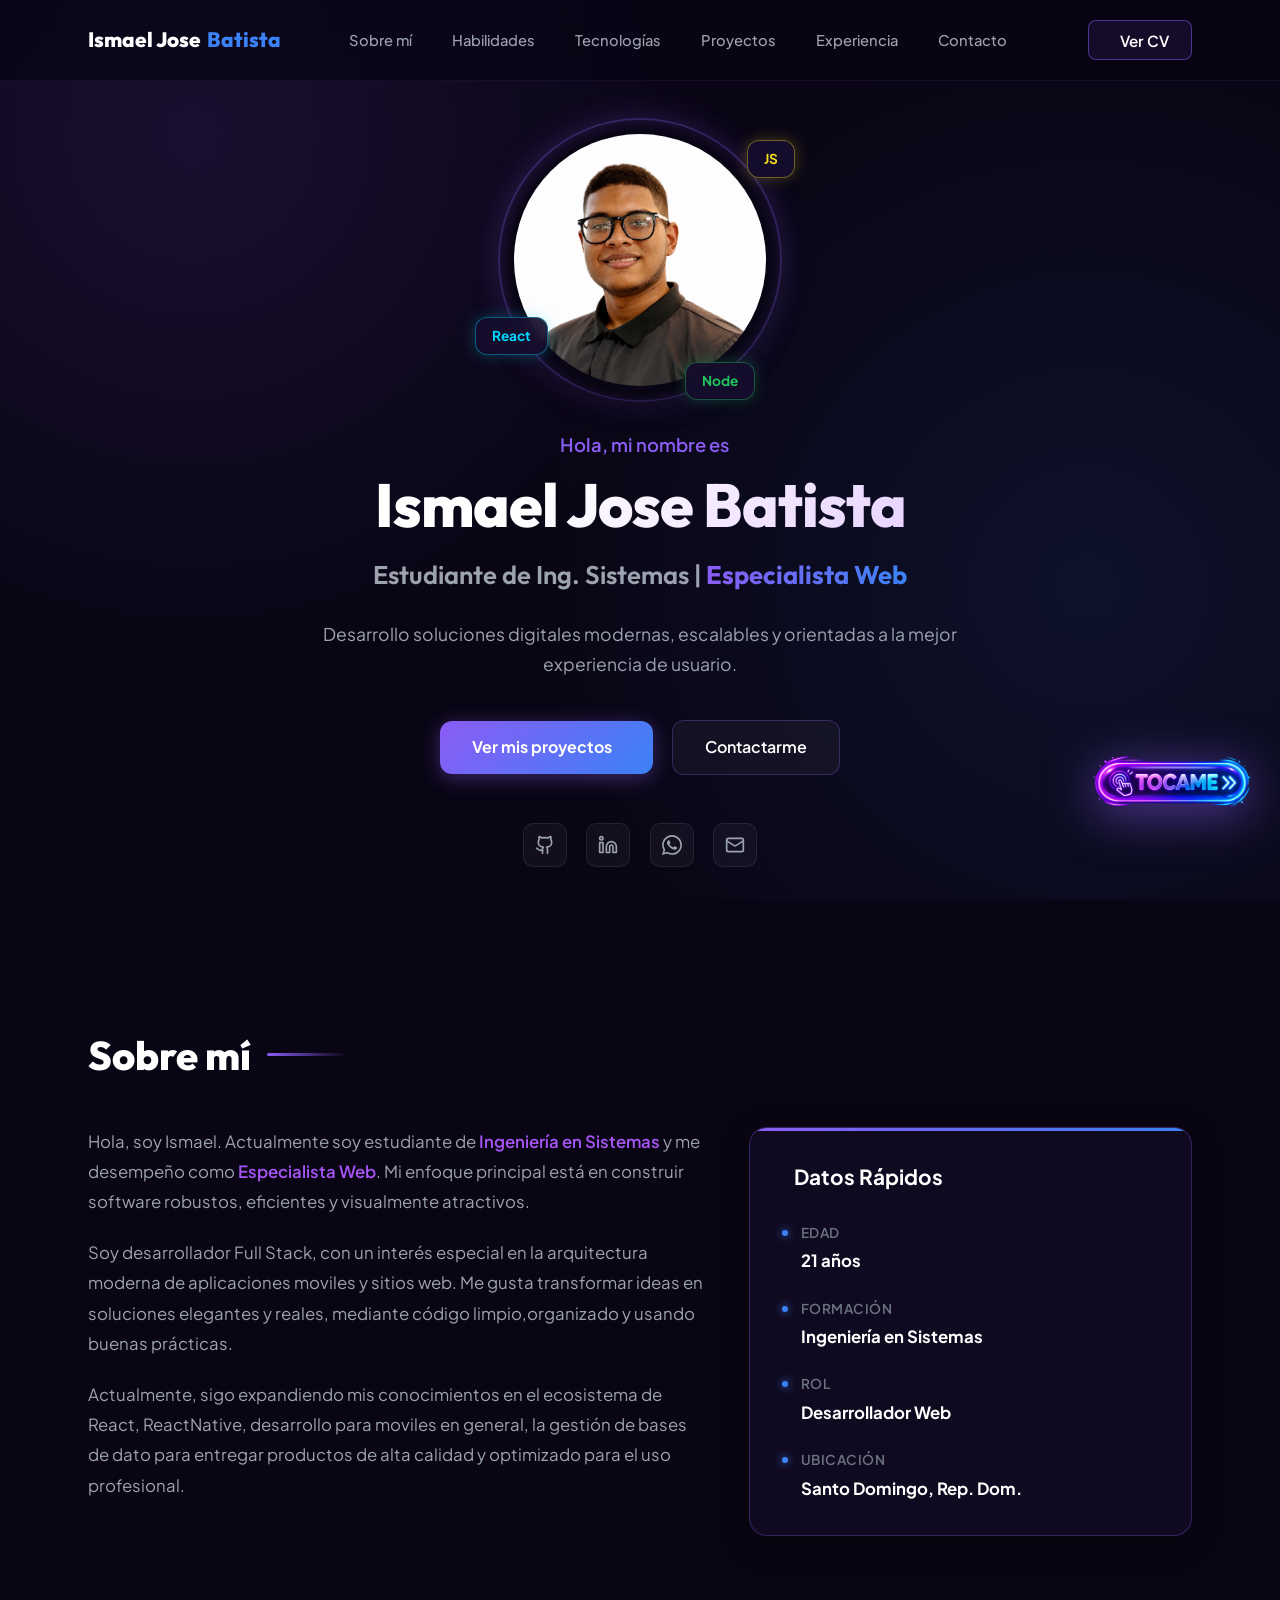
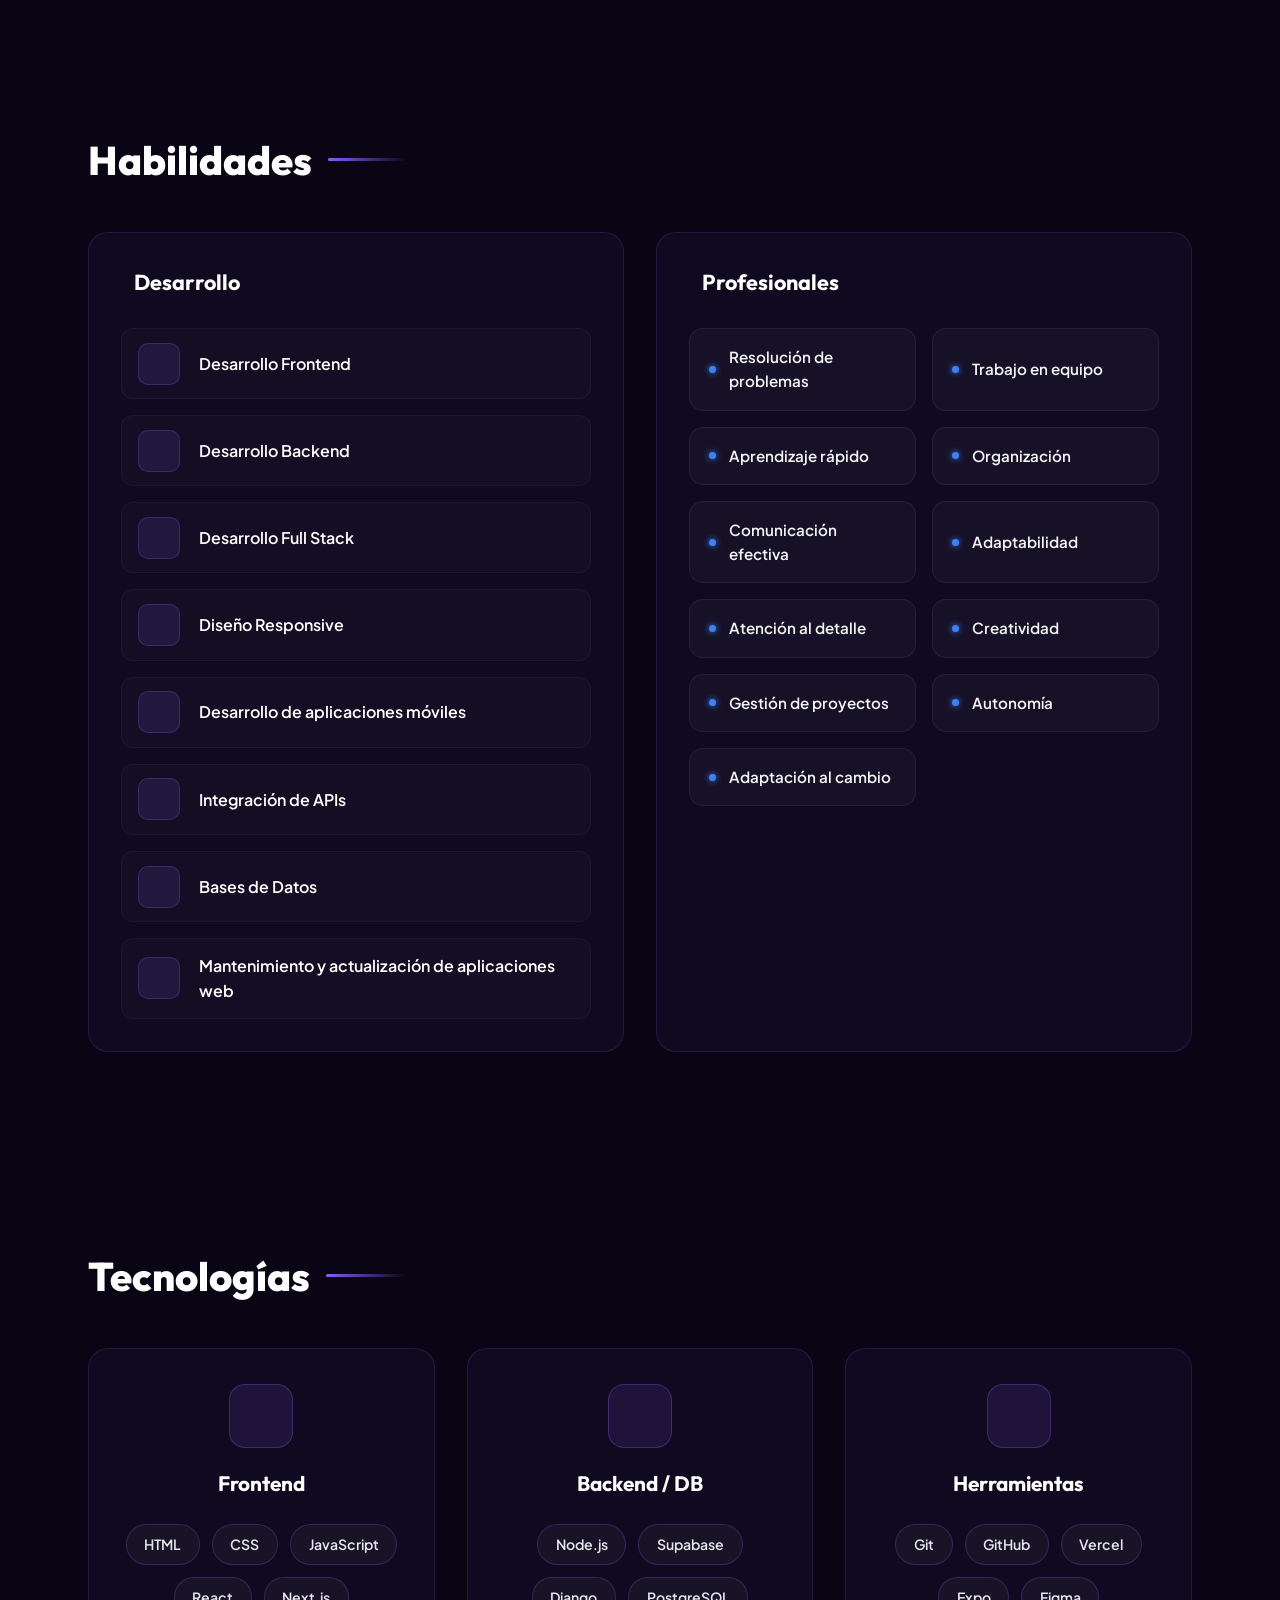
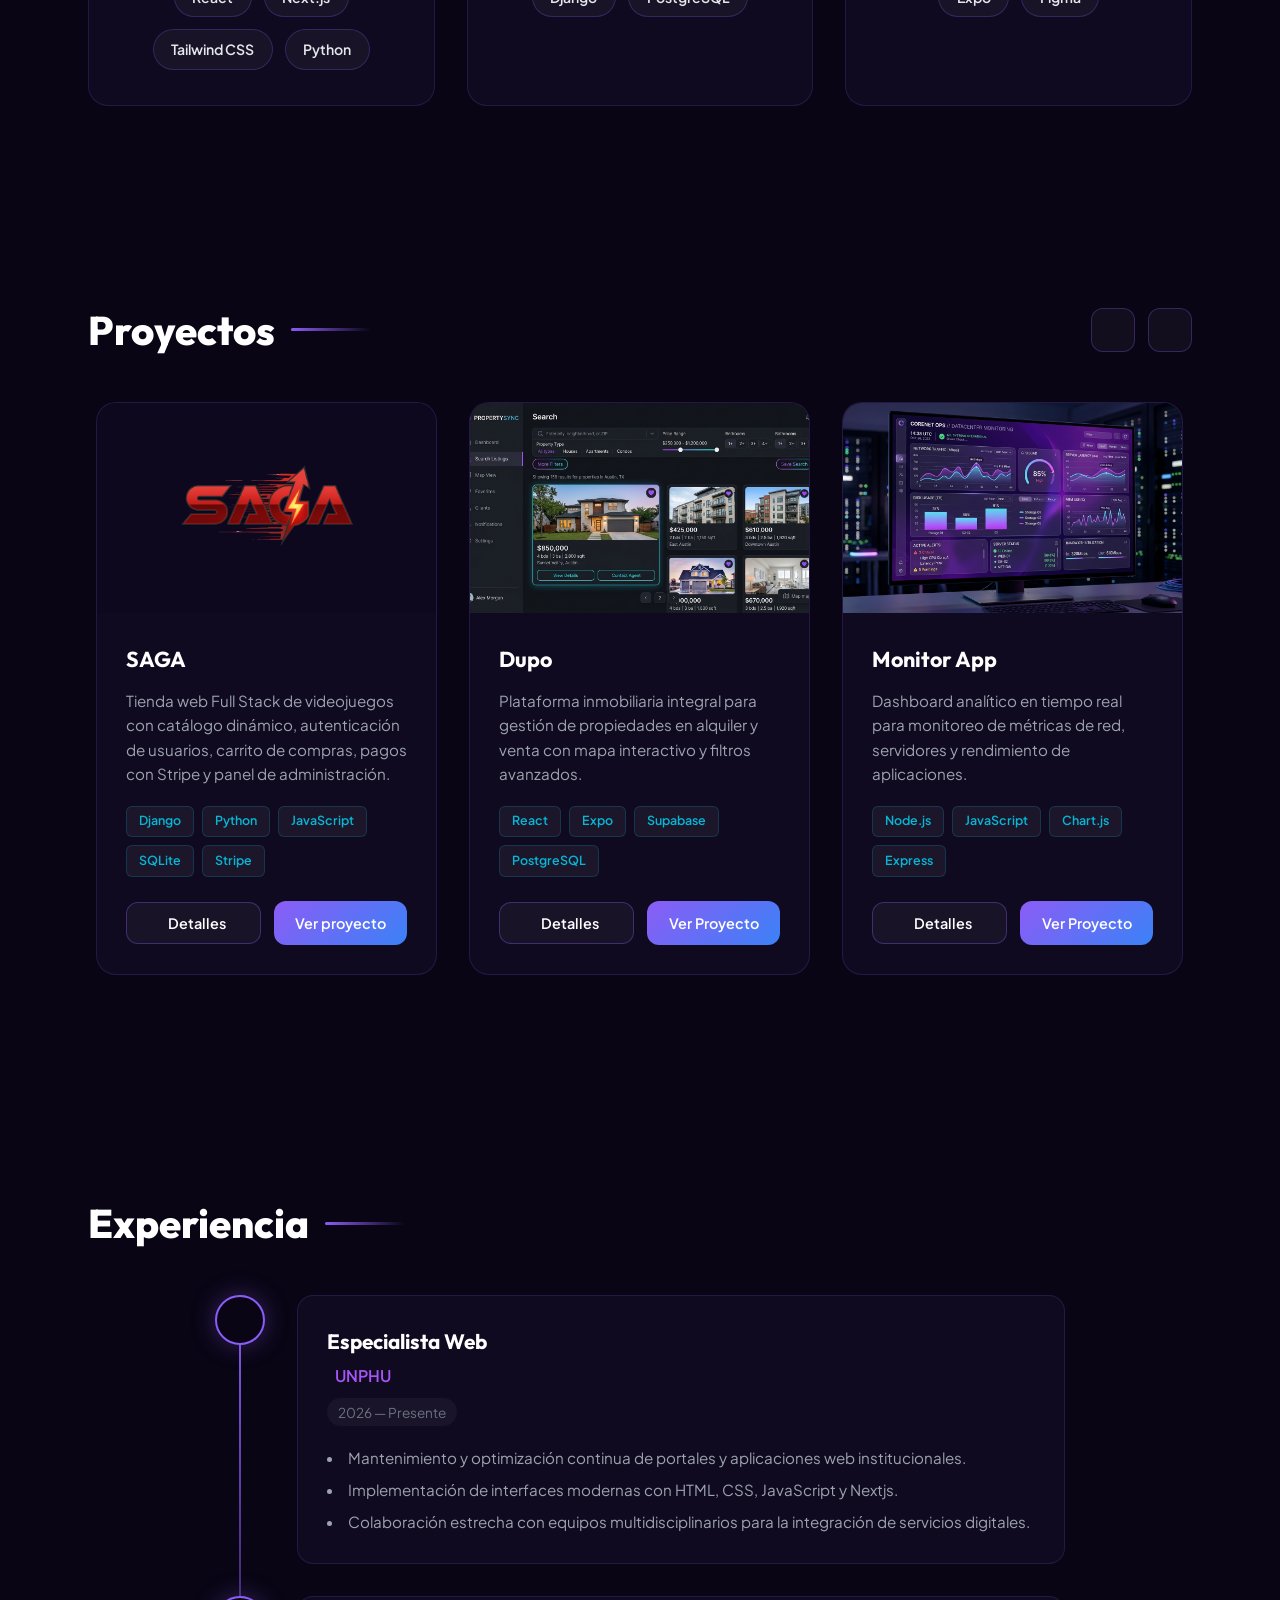
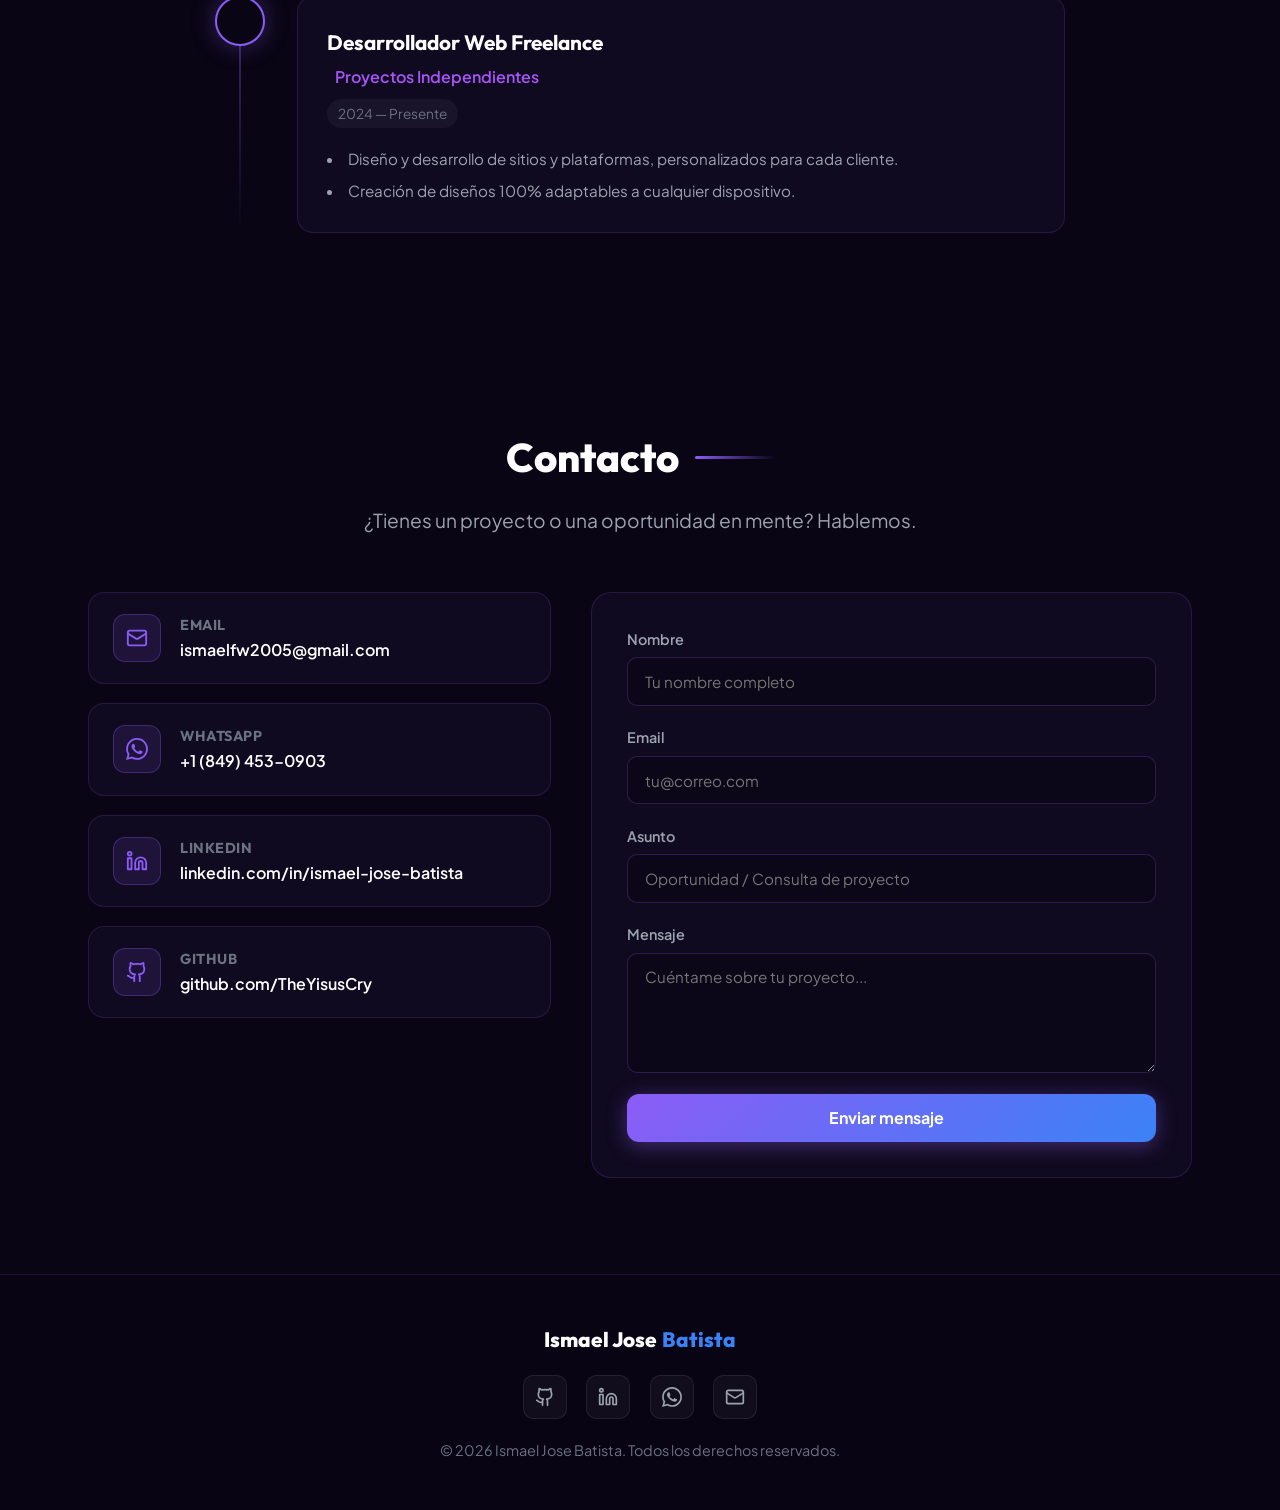
==== index.html @ 111f73fa "Saga content" ====
<!DOCTYPE html>
<html lang="es">
<head>
  <meta charset="UTF-8">
  <meta name="viewport" content="width=device-width, initial-scale=1.0">
  <title>Ismael Jose Batista | Estudiante de Ing. Sistemas | Especialista Web</title>
  <meta name="description" content="Portafolio profesional de Ismael Jose Batista, Estudiante de Ingeniería en Sistemas y Especialista Web en Santo Domingo. Desarrollo Frontend, Backend y Soluciones Digitales Escalables.">
  
  <!-- CSS Stylesheet -->
  <link rel="stylesheet" href="style.css">

  <!-- Lucide Icons -->
  <script src="https://unpkg.com/lucide@latest"></script>
</head>
<body>

  <!-- HEADER / NAVBAR -->
  <header class="header" id="header">
    <div class="container nav-container">
      <a href="#inicio" class="logo">
        Ismael Jose <span>Batista</span>
      </a>

      <nav>
        <ul class="nav-menu" id="nav-menu">
          <li><a href="#sobre-mi" class="nav-link">Sobre mí</a></li>
          <li><a href="#habilidades" class="nav-link">Habilidades</a></li>
          <li><a href="#tecnologias" class="nav-link">Tecnologías</a></li>
          <li><a href="#proyectos" class="nav-link">Proyectos</a></li>
          <li><a href="#experiencia" class="nav-link">Experiencia</a></li>
          <li><a href="#contacto" class="nav-link">Contacto</a></li>
        </ul>
      </nav>

      <div style="display: flex; align-items: center; gap: 1rem;">
        <button class="btn-cv" id="open-cv-btn">
          <i data-lucide="file-text"></i> Ver CV
        </button>
        <div class="nav-toggle" id="nav-toggle">
          <i data-lucide="menu"></i>
        </div>
      </div>
    </div>
  </header>

  <!-- HERO / INICIO -->
  <section class="hero" id="inicio">
    <div class="container">
      
      <!-- Profile Avatar with Orbiting Tech Badges (Screenshot 1) -->
      <div class="hero-avatar-wrapper">
        <div class="hero-avatar-ring"></div>
        <img src="assets/images/fotoPortafolio.png" alt="Foto de Ismael Jose Batista" class="hero-avatar-img">
        
        <!-- Orbiting Tech Pills -->
        <div class="orbit-badge js">JS</div>
        <div class="orbit-badge react">React</div>
        <div class="orbit-badge node">Node</div>
      </div>

      <div class="hero-tag">
        <i data-lucide="code-2"></i> Hola, mi nombre es
      </div>

      <h1 class="hero-title">Ismael Jose Batista</h1>

      <h2 class="hero-subtitle">
        Estudiante de Ing. Sistemas | <span class="highlight">Especialista Web</span>
      </h2>

      <p class="hero-desc">
        Desarrollo soluciones digitales modernas, escalables y orientadas a la mejor experiencia de usuario.
      </p>

      <div class="hero-actions">
        <a href="#proyectos" class="btn-primary">
          Ver mis proyectos <i data-lucide="arrow-right"></i>
        </a>
        <a href="#contacto" class="btn-secondary">
          Contactarme
        </a>
      </div>

      <div class="hero-socials">
        <!-- GITHUB HERO -->
        <a href="#" target="_blank" class="social-icon" title="GitHub" aria-label="GitHub" data-config-link="github">
          <svg width="20" height="20" viewBox="0 0 24 24" fill="none" stroke="currentColor" stroke-width="2" stroke-linecap="round" stroke-linejoin="round"><path d="M15 22v-4a4.8 4.8 0 0 0-1-3.5c3 0 6-2 6-5.5.08-1.25-.27-2.48-1-3.5.28-1.15.28-2.35 0-3.5 0 0-1 0-3 1.5-2.64-.5-5.36-.5-8 0C6 2 5 2 5 2c-.3 1.15-.3 2.35 0 3.5A5.403 5.403 0 0 0 4 9c0 3.5 3 5.5 6 5.5-.39.49-.68 1.05-.85 1.65-.17.6-.22 1.23-.15 1.85v4"></path><path d="M9 18c-4.51 2-5-2-7-2"></path></svg>
        </a>
        <!-- LINKEDIN HERO -->
        <a href="#" target="_blank" class="social-icon" title="LinkedIn" aria-label="LinkedIn" data-config-link="linkedin">
          <svg width="20" height="20" viewBox="0 0 24 24" fill="none" stroke="currentColor" stroke-width="2" stroke-linecap="round" stroke-linejoin="round"><path d="M16 8a6 6 0 0 1 6 6v7h-4v-7a2 2 0 0 0-2-2 2 2 0 0 0-2 2v7h-4v-7a6 6 0 0 1 6-6z"></path><rect x="2" y="9" width="4" height="12"></rect><circle cx="4" cy="4" r="2"></circle></svg>
        </a>
        <!-- WHATSAPP HERO -->
        <a href="#" target="_blank" class="social-icon" title="WhatsApp" aria-label="WhatsApp" data-config-link="whatsapp">
          <svg width="20" height="20" viewBox="0 0 24 24" fill="currentColor"><path d="M.057 24l1.687-6.163c-1.041-1.804-1.588-3.849-1.587-5.946.003-6.556 5.338-11.891 11.893-11.891 3.181.001 6.167 1.24 8.413 3.488 2.245 2.248 3.481 5.236 3.48 8.414-.003 6.557-5.338 11.892-11.893 11.892-1.99-.001-3.951-.5-5.688-1.448l-6.305 1.654zm6.597-3.807c1.676.995 3.276 1.591 5.392 1.592 5.448 0 9.886-4.434 9.889-9.885.002-5.462-4.415-9.89-9.881-9.892-5.452 0-9.887 4.434-9.889 9.884-.001 2.225.651 3.891 1.746 5.634l-.999 3.648 3.742-.981zm11.387-5.464c-.074-.124-.272-.198-.57-.347-.297-.149-1.758-.868-2.031-.967-.272-.099-.47-.149-.669.149-.198.297-.768.967-.941 1.165-.173.198-.347.223-.644.074-.297-.149-1.255-.462-2.39-1.475-.883-.788-1.48-1.761-1.653-2.059-.173-.297-.018-.458.13-.606.134-.133.297-.347.446-.521.151-.172.2-.296.3-.495.099-.198.05-.372-.025-.521-.075-.148-.669-1.611-.916-2.206-.242-.579-.487-.501-.669-.51l-.57-.01c-.198 0-.52.074-.792.372s-1.04 1.016-1.04 2.479 1.065 2.876 1.213 3.074c.149.198 2.095 3.2 5.076 4.487.709.306 1.263.489 1.694.626.712.226 1.36.194 1.872.118.571-.085 1.758-.719 2.006-1.413.248-.695.248-1.29.173-1.414z"/></svg>
        </a>
        <!-- EMAIL HERO -->
        <a href="#" class="social-icon" title="Email" aria-label="Email" data-config-link="email">
          <svg width="20" height="20" viewBox="0 0 24 24" fill="none" stroke="currentColor" stroke-width="2" stroke-linecap="round" stroke-linejoin="round"><rect x="2" y="4" width="20" height="16" rx="2"></rect><path d="m22 7-8.97 5.7a1.94 1.94 0 0 1-2.06 0L2 7"></path></svg>
        </a>
      </div>

    </div>
  </section>

  <!-- SOBRE MÍ (Screenshot 3) -->
  <section class="section" id="sobre-mi">
    <div class="container">
      <h2 class="section-title">Sobre mí</h2>

      <div class="about-grid">
        <!-- Bio Narrative -->
        <div class="about-text">
          <p>
            Hola, soy Ismael. Actualmente soy estudiante de <span class="purple-highlight">Ingeniería en Sistemas</span> y me desempeño como <span class="purple-highlight">Especialista Web</span>. Mi enfoque principal está en construir software robustos, eficientes y visualmente atractivos.
          </p>
          <p>
            Soy desarrollador Full Stack, con un interés especial en la arquitectura moderna de aplicaciones moviles y sitios web. Me gusta transformar ideas en soluciones elegantes y reales, mediante código limpio,organizado y usando buenas prácticas.
          </p>
          <p>
            Actualmente, sigo expandiendo mis conocimientos en el ecosistema de React, ReactNative, desarrollo para moviles en general, la gestión de bases de dato para entregar productos de alta calidad y optimizado para el uso profesional.
          </p>
        </div>

        <!-- Quick Facts Card (Screenshot 3) -->
        <div class="quick-facts-card">
          <div class="quick-facts-header">
            <i data-lucide="map-pin"></i> Datos Rápidos
          </div>
          <ul class="quick-facts-list">
            <li class="quick-fact-item">
              <span class="quick-fact-label">Edad</span>
              <span class="quick-fact-val">21 años</span>
            </li>
            <li class="quick-fact-item">
              <span class="quick-fact-label">Formación</span>
              <span class="quick-fact-val">Ingeniería en Sistemas</span>
            </li>
            <li class="quick-fact-item">
              <span class="quick-fact-label">Rol</span>
              <span class="quick-fact-val">Desarrollador Web</span>
            </li>
            <li class="quick-fact-item">
              <span class="quick-fact-label">Ubicación</span>
              <span class="quick-fact-val">Santo Domingo, Rep. Dom.</span>
            </li>
          </ul>
        </div>
      </div>
    </div>
  </section>

  <!-- HABILIDADES (Screenshot 4) -->
  <section class="section" id="habilidades">
    <div class="container">
      <h2 class="section-title">Habilidades</h2>

      <div class="skills-grid">
        
        <!-- Left Card: Desarrollo -->
        <div class="skills-card">
          <h3 class="skills-card-title">
            <i data-lucide="code"></i> Desarrollo
          </h3>
          
          <div class="dev-skills-list">
            <div class="dev-skill-item">
              <div class="dev-skill-icon">
                <i data-lucide="layout"></i>
              </div>
              <span class="dev-skill-name">Desarrollo Frontend</span>
            </div>

            <div class="dev-skill-item">
              <div class="dev-skill-icon">
                <i data-lucide="server"></i>
              </div>
              <span class="dev-skill-name">Desarrollo Backend</span>
            </div>

            <div class="dev-skill-item">
              <div class="dev-skill-icon">
                <i data-lucide="server"></i>
              </div>
              <span class="dev-skill-name">Desarrollo Full Stack</span>
            </div>

            <div class="dev-skill-item">
              <div class="dev-skill-icon">
                <i data-lucide="smartphone"></i>
              </div>
              <span class="dev-skill-name">Diseño Responsive</span>
            </div>

                        <div class="dev-skill-item">
              <div class="dev-skill-icon">
                <i data-lucide="smartphone"></i>
              </div>
              <span class="dev-skill-name">Desarrollo de aplicaciones móviles</span>
            </div>

            <div class="dev-skill-item">
              <div class="dev-skill-icon">
                <i data-lucide="cpu"></i>
              </div>
              <span class="dev-skill-name">Integración de APIs</span>
            </div>

            <div class="dev-skill-item">
              <div class="dev-skill-icon">
                <i data-lucide="database"></i>
              </div>
              <span class="dev-skill-name">Bases de Datos</span>
            </div>

            <div class="dev-skill-item">
              <div class="dev-skill-icon">
                <i data-lucide="cpu"></i>
              </div>
              <span class="dev-skill-name">Mantenimiento y actualización de aplicaciones web</span>
            </div>
          </div>
        </div>

        <!-- Right Card: Profesionales -->
        <div class="skills-card">
          <h3 class="skills-card-title">
            <i data-lucide="briefcase"></i> Profesionales
          </h3>

          <div class="prof-skills-grid">
            <div class="prof-pill">
              <div class="prof-pill-dot"></div>
              <span>Resolución de problemas</span>
            </div>

            <div class="prof-pill">
              <div class="prof-pill-dot"></div>
              <span>Trabajo en equipo</span>
            </div>

            <div class="prof-pill">
              <div class="prof-pill-dot"></div>
              <span>Aprendizaje rápido</span>
            </div>

            <div class="prof-pill">
              <div class="prof-pill-dot"></div>
              <span>Organización</span>
            </div>

            <div class="prof-pill">
              <div class="prof-pill-dot"></div>
              <span>Comunicación efectiva</span>
            </div>

            <div class="prof-pill">
              <div class="prof-pill-dot"></div>
              <span>Adaptabilidad</span>
            </div>

            <div class="prof-pill">
              <div class="prof-pill-dot"></div>
              <span>Atención al detalle</span>
            </div>

            <div class="prof-pill">
              <div class="prof-pill-dot"></div>
              <span>Creatividad</span>
            </div>

            <div class="prof-pill">
              <div class="prof-pill-dot"></div>
              <span>Gestión de proyectos</span>
            </div>

            <div class="prof-pill">
              <div class="prof-pill-dot"></div>
              <span>Autonomía</span>
            </div>

            <div class="prof-pill">
              <div class="prof-pill-dot"></div>
              <span>Adaptación al cambio</span>
            </div>

          </div>
        </div>

      </div>
    </div>
  </section>

  <!-- TECNOLOGÍAS (Screenshot 5) -->
  <section class="section" id="tecnologias">
    <div class="container">
      <h2 class="section-title">Tecnologías</h2>

      <div class="tech-grid">
        
        <!-- Card 1: Frontend -->
        <div class="tech-card">
          <div class="tech-card-icon">
            <i data-lucide="monitor"></i>
          </div>
          <h3 class="tech-card-title">Frontend</h3>
          <div class="tech-badges-wrap">
            <span class="tech-pill">HTML</span>
            <span class="tech-pill">CSS</span>
            <span class="tech-pill">JavaScript</span>
            <span class="tech-pill">React</span>
            <span class="tech-pill">Next.js</span>
            <span class="tech-pill">Tailwind CSS</span>
            <span class="tech-pill">Python</span>
          </div>
        </div>

        <!-- Card 2: Backend / DB -->
        <div class="tech-card">
          <div class="tech-card-icon">
            <i data-lucide="hard-drive"></i>
          </div>
          <h3 class="tech-card-title">Backend / DB</h3>
          <div class="tech-badges-wrap">
            <span class="tech-pill">Node.js</span>
            <span class="tech-pill">Supabase</span>
            <span class="tech-pill">Django</span>
            <span class="tech-pill">PostgreSQL</span>
          </div>
        </div>

        <!-- Card 3: Herramientas -->
        <div class="tech-card">
          <div class="tech-card-icon">
            <i data-lucide="wrench"></i>
          </div>
          <h3 class="tech-card-title">Herramientas</h3>
          <div class="tech-badges-wrap">
            <span class="tech-pill">Git</span>
            <span class="tech-pill">GitHub</span>
            <span class="tech-pill">Vercel</span>
            <span class="tech-pill">Expo</span>
            <span class="tech-pill">Figma</span>
          </div>
        </div>

      </div>
    </div>
  </section>

  <!-- PROYECTOS -->
  <!-- PROYECTOS (Carrusel Manual) -->
  <section class="section" id="proyectos">
    <div class="container">
      <div class="projects-section-header">
        <h2 class="section-title" style="margin-bottom: 0;">Proyectos</h2>

        <!-- Controles Manuales del Carrusel -->
        <div class="carousel-controls">
          <button class="carousel-arrow" id="projects-prev-btn" title="Proyecto anterior" aria-label="Proyecto anterior">
            <i data-lucide="chevron-left"></i>
          </button>
          <button class="carousel-arrow" id="projects-next-btn" title="Proyecto siguiente" aria-label="Proyecto siguiente">
            <i data-lucide="chevron-right"></i>
          </button>
        </div>
      </div>

      <!-- Carrusel Pista de Tarjetas -->
      <div class="projects-carousel-wrapper">
        <div class="projects-track" id="projects-track">
          
          <!-- Project 1: SAGA -->
          <div class="project-card">
            <div class="project-img-wrapper" style="background: rgba(13, 8, 30, 0.8); display: flex; align-items: center; justify-content: center; padding: 1rem;">
              <img src="assets/images/ProyectosRecursos/saga-logo.png" alt="SAGA — E-Commerce de Videojuegos" class="project-img" style="object-fit: contain; max-height: 180px;">
            </div>
            <div class="project-body">
              <h3 class="project-title">SAGA</h3>
              <p class="project-desc">
                Tienda web Full Stack de videojuegos con catálogo dinámico, autenticación de usuarios, carrito de compras, pagos con Stripe y panel de administración.
              </p>
              <div class="project-tags">
                <span class="project-tag">Django</span>
                <span class="project-tag">Python</span>
                <span class="project-tag">JavaScript</span>
                <span class="project-tag">SQLite</span>
                <span class="project-tag">Stripe</span>
              </div>
              <div class="project-footer-btns">
                <button class="btn-project-details" onclick="openSagaModal()">
                  <i data-lucide="info"></i> Detalles
                </button>
                <a href="https://yisuscry.pythonanywhere.com/" target="_blank" class="btn-project-demo">
                  Ver proyecto
                </a>
              </div>
            </div>
          </div>

          <!-- Project 2: Dupo -->
          <div class="project-card">
            <div class="project-img-wrapper">
              <img src="assets/images/realestate.jpg" alt="Dupo Real Estate" class="project-img">
            </div>
            <div class="project-body">
              <h3 class="project-title">Dupo</h3>
              <p class="project-desc">
                Plataforma inmobiliaria integral para gestión de propiedades en alquiler y venta con mapa interactivo y filtros avanzados.
              </p>
              <div class="project-tags">
                <span class="project-tag">React</span>
                <span class="project-tag">Expo</span>
                <span class="project-tag">Supabase</span>
                <span class="project-tag">PostgreSQL</span>
              </div>
              <div class="project-footer-btns">
                <button class="btn-project-details" onclick="openProjectModal('Dupo', 'Plataforma inmobiliaria construida con React, Supabase y PostgreSQL. Incluye mapa interactivo, filtros dinámicos, gestión de favoritos, autenticación de usuarios y backend relacional altamente optimizado.', 'assets/images/realestate.jpg')">
                  <i data-lucide="info"></i> Detalles
                </button>
                <a href="https://github.com/TheYisusCry" target="_blank" class="btn-project-demo" data-config-link="github">
                  Ver Proyecto
                </a>
              </div>
            </div>
          </div>

          <!-- Project 3: Monitor Infrastructure System -->
          <div class="project-card">
            <div class="project-img-wrapper">
              <img src="assets/images/monitor.jpg" alt="Monitor Infrastructure System" class="project-img">
            </div>
            <div class="project-body">
              <h3 class="project-title">Monitor App</h3>
              <p class="project-desc">
                Dashboard analítico en tiempo real para monitoreo de métricas de red, servidores y rendimiento de aplicaciones.
              </p>
              <div class="project-tags">
                <span class="project-tag">Node.js</span>
                <span class="project-tag">JavaScript</span>
                <span class="project-tag">Chart.js</span>
                <span class="project-tag">Express</span>
              </div>
              <div class="project-footer-btns">
                <button class="btn-project-details" onclick="openProjectModal('Monitor Infrastructure System', 'Dashboard en tiempo real con transmisión de datos vía WebSockets, métricas de carga de CPU/RAM, logs centralizados y panel gráfico interactivo con alertas automáticas ante fallos de servidor.', 'assets/images/monitor.jpg')">
                  <i data-lucide="info"></i> Detalles
                </button>
                <a href="https://github.com/TheYisusCry" target="_blank" class="btn-project-demo" data-config-link="github">
                  Ver Proyecto
                </a>
              </div>
            </div>
          </div>

        </div>
      </div>
    </div>
  </section>

  <!-- EXPERIENCIA -->
  <section class="section" id="experiencia">
    <div class="container">
      <h2 class="section-title">Experiencia</h2>

      <div class="experience-timeline">
        
        <!-- Experience Item 1 -->
        <div class="exp-item">
          <div class="exp-dot">
            <i data-lucide="building-2"></i>
          </div>
          <div class="exp-card">
            <h3 class="exp-role">Especialista Web</h3>
            <div class="exp-company">
              <i data-lucide="globe"></i> UNPHU
            </div>
            <span class="exp-date">2026 — Presente</span>
            <ul class="exp-bullets">
              <li>Mantenimiento y optimización continua de portales y aplicaciones web institucionales.</li>
              <li>Implementación de interfaces modernas con HTML, CSS, JavaScript y Nextjs.</li>
              <li>Colaboración estrecha con equipos multidisciplinarios para la integración de servicios digitales.</li>
            </ul>
          </div>
        </div>

        <!-- Experience Item 2 -->
        <div class="exp-item">
          <div class="exp-dot">
            <i data-lucide="code-xml"></i>
          </div>
          <div class="exp-card">
            <h3 class="exp-role">Desarrollador Web Freelance</h3>
            <div class="exp-company">
              <i data-lucide="user-check"></i> Proyectos Independientes
            </div>
            <span class="exp-date">2024 — Presente</span>
            <ul class="exp-bullets">
              <li>Diseño y desarrollo de sitios y plataformas, personalizados para cada cliente.</li>
              <li>Creación de diseños 100% adaptables a cualquier dispositivo.</li>
            </ul>
          </div>
        </div>

      </div>
    </div>
  </section>

  <!-- CONTACTO -->
  <section class="section" id="contacto">
    <div class="container">
      <div class="contact-header">
        <h2 class="section-title" style="margin-bottom: 0.5rem;">Contacto</h2>
        <p class="contact-subtitle">¿Tienes un proyecto o una oportunidad en mente? Hablemos.</p>
      </div>

      <div class="contact-grid">
        
        <!-- Direct Contact Cards generados/vinculados dinámicamente desde PORTFOLIO_CONFIG -->
        <div class="contact-info-cards">
          <!-- EMAIL -->
          <a href="#" class="contact-card" style="text-decoration: none;" data-config-link="email">
            <div class="contact-icon">
              <svg width="22" height="22" viewBox="0 0 24 24" fill="none" stroke="currentColor" stroke-width="2" stroke-linecap="round" stroke-linejoin="round"><rect x="2" y="4" width="20" height="16" rx="2"></rect><path d="m22 7-8.97 5.7a1.94 1.94 0 0 1-2.06 0L2 7"></path></svg>
            </div>
            <div class="contact-details">
              <h4>Email</h4>
              <p data-config-text="email"></p>
            </div>
          </a>

          <!-- WHATSAPP -->
          <a href="#" target="_blank" class="contact-card" style="text-decoration: none;" data-config-link="whatsapp">
            <div class="contact-icon">
              <svg width="22" height="22" viewBox="0 0 24 24" fill="currentColor"><path d="M.057 24l1.687-6.163c-1.041-1.804-1.588-3.849-1.587-5.946.003-6.556 5.338-11.891 11.893-11.891 3.181.001 6.167 1.24 8.413 3.488 2.245 2.248 3.481 5.236 3.48 8.414-.003 6.557-5.338 11.892-11.893 11.892-1.99-.001-3.951-.5-5.688-1.448l-6.305 1.654zm6.597-3.807c1.676.995 3.276 1.591 5.392 1.592 5.448 0 9.886-4.434 9.889-9.885.002-5.462-4.415-9.89-9.881-9.892-5.452 0-9.887 4.434-9.889 9.884-.001 2.225.651 3.891 1.746 5.634l-.999 3.648 3.742-.981zm11.387-5.464c-.074-.124-.272-.198-.57-.347-.297-.149-1.758-.868-2.031-.967-.272-.099-.47-.149-.669.149-.198.297-.768.967-.941 1.165-.173.198-.347.223-.644.074-.297-.149-1.255-.462-2.39-1.475-.883-.788-1.48-1.761-1.653-2.059-.173-.297-.018-.458.13-.606.134-.133.297-.347.446-.521.151-.172.2-.296.3-.495.099-.198.05-.372-.025-.521-.075-.148-.669-1.611-.916-2.206-.242-.579-.487-.501-.669-.51l-.57-.01c-.198 0-.52.074-.792.372s-1.04 1.016-1.04 2.479 1.065 2.876 1.213 3.074c.149.198 2.095 3.2 5.076 4.487.709.306 1.263.489 1.694.626.712.226 1.36.194 1.872.118.571-.085 1.781-.719 2.006-1.413.248-.695.248-1.29.173-1.414z"/></svg>
            </div>
            <div class="contact-details">
              <h4>WhatsApp</h4>
              <p data-config-text="whatsapp"></p>
            </div>
          </a>

          <!-- LINKEDIN -->
          <a href="#" target="_blank" class="contact-card" style="text-decoration: none;" data-config-link="linkedin">
            <div class="contact-icon">
              <svg width="22" height="22" viewBox="0 0 24 24" fill="none" stroke="currentColor" stroke-width="2" stroke-linecap="round" stroke-linejoin="round"><path d="M16 8a6 6 0 0 1 6 6v7h-4v-7a2 2 0 0 0-2-2 2 2 0 0 0-2 2v7h-4v-7a6 6 0 0 1 6-6z"></path><rect x="2" y="9" width="4" height="12"></rect><circle cx="4" cy="4" r="2"></circle></svg>
            </div>
            <div class="contact-details">
              <h4>LinkedIn</h4>
              <p data-config-text="linkedin"></p>
            </div>
          </a>

          <!-- GITHUB -->
          <a href="#" target="_blank" class="contact-card" style="text-decoration: none;" data-config-link="github">
            <div class="contact-icon">
              <svg width="22" height="22" viewBox="0 0 24 24" fill="none" stroke="currentColor" stroke-width="2" stroke-linecap="round" stroke-linejoin="round"><path d="M15 22v-4a4.8 4.8 0 0 0-1-3.5c3 0 6-2 6-5.5.08-1.25-.27-2.48-1-3.5.28-1.15.28-2.35 0-3.5 0 0-1 0-3 1.5-2.64-.5-5.36-.5-8 0C6 2 5 2 5 2c-.3 1.15-.3 2.35 0 3.5A5.403 5.403 0 0 0 4 9c0 3.5 3 5.5 6 5.5-.39.49-.68 1.05-.85 1.65-.17.6-.22 1.23-.15 1.85v4"></path><path d="M9 18c-4.51 2-5-2-7-2"></path></svg>
            </div>
            <div class="contact-details">
              <h4>GitHub</h4>
              <p data-config-text="github"></p>
            </div>
          </a>
        </div>

        <!-- Contact Form (Web3Forms Integrado) -->
        <div class="contact-form-card">
          <form class="contact-form" id="contact-form">
            <!-- Web3Forms Config Inputs -->
            <input type="hidden" name="access_key" value="" id="web3forms-key-input">
            <input type="hidden" name="from_name" value="Portafolio Web - Ismael Jose Batista">
            <input type="checkbox" name="botcheck" style="display: none;">

            <div class="form-group">
              <label for="name">Nombre</label>
              <input type="text" id="name" name="name" class="form-input" placeholder="Tu nombre completo" required>
            </div>

            <div class="form-group">
              <label for="email">Email</label>
              <input type="email" id="email" name="email" class="form-input" placeholder="tu@correo.com" required>
            </div>

            <div class="form-group">
              <label for="subject">Asunto</label>
              <input type="text" id="subject" name="subject" class="form-input" placeholder="Oportunidad / Consulta de proyecto" required>
            </div>

            <div class="form-group">
              <label for="message">Mensaje</label>
              <textarea id="message" name="message" class="form-textarea" placeholder="Cuéntame sobre tu proyecto..." required></textarea>
            </div>

            <button type="submit" class="btn-primary" id="submit-btn" style="justify-content: center; width: 100%;">
              Enviar mensaje <i data-lucide="send"></i>
            </button>
          </form>
        </div>


      </div>
    </div>
  </section>

  <!-- FOOTER -->
  <footer class="footer">
    <div class="container footer-content">
      <div class="logo">
        Ismael Jose <span>Batista</span>
      </div>
      
      <div class="footer-socials">
        <a href="#" target="_blank" class="social-icon" title="GitHub" data-config-link="github">
          <svg width="20" height="20" viewBox="0 0 24 24" fill="none" stroke="currentColor" stroke-width="2" stroke-linecap="round" stroke-linejoin="round"><path d="M15 22v-4a4.8 4.8 0 0 0-1-3.5c3 0 6-2 6-5.5.08-1.25-.27-2.48-1-3.5.28-1.15.28-2.35 0-3.5 0 0-1 0-3 1.5-2.64-.5-5.36-.5-8 0C6 2 5 2 5 2c-.3 1.15-.3 2.35 0 3.5A5.403 5.403 0 0 0 4 9c0 3.5 3 5.5 6 5.5-.39.49-.68 1.05-.85 1.65-.17.6-.22 1.23-.15 1.85v4"></path><path d="M9 18c-4.51 2-5-2-7-2"></path></svg>
        </a>
        <a href="#" target="_blank" class="social-icon" title="LinkedIn" data-config-link="linkedin">
          <svg width="20" height="20" viewBox="0 0 24 24" fill="none" stroke="currentColor" stroke-width="2" stroke-linecap="round" stroke-linejoin="round"><path d="M16 8a6 6 0 0 1 6 6v7h-4v-7a2 2 0 0 0-2-2 2 2 0 0 0-2 2v7h-4v-7a6 6 0 0 1 6-6z"></path><rect x="2" y="9" width="4" height="12"></rect><circle cx="4" cy="4" r="2"></circle></svg>
        </a>
        <a href="#" target="_blank" class="social-icon" title="WhatsApp" data-config-link="whatsapp">
          <svg width="20" height="20" viewBox="0 0 24 24" fill="currentColor"><path d="M.057 24l1.687-6.163c-1.041-1.804-1.588-3.849-1.587-5.946.003-6.556 5.338-11.891 11.893-11.891 3.181.001 6.167 1.24 8.413 3.488 2.245 2.248 3.481 5.236 3.48 8.414-.003 6.557-5.338 11.892-11.893 11.892-1.99-.001-3.951-.5-5.688-1.448l-6.305 1.654zm6.597-3.807c1.676.995 3.276 1.591 5.392 1.592 5.448 0 9.886-4.434 9.889-9.885.002-5.462-4.415-9.89-9.881-9.892-5.452 0-9.887 4.434-9.889 9.884-.001 2.225.651 3.891 1.746 5.634l-.999 3.648 3.742-.981zm11.387-5.464c-.074-.124-.272-.198-.57-.347-.297-.149-1.758-.868-2.031-.967-.272-.099-.47-.149-.669.149-.198.297-.768.967-.941 1.165-.173.198-.347.223-.644.074-.297-.149-1.255-.462-2.39-1.475-.883-.788-1.48-1.761-1.653-2.059-.173-.297-.018-.458.13-.606.134-.133.297-.347.446-.521.151-.172.2-.296.3-.495.099-.198.05-.372-.025-.521-.075-.148-.669-1.611-.916-2.206-.242-.579-.487-.501-.669-.51l-.57-.01c-.198 0-.52.074-.792.372s-1.04 1.016-1.04 2.479 1.065 2.876 1.213 3.074c.149.198 2.095 3.2 5.076 4.487.709.306 1.263.489 1.694.626.712.226 1.36.194 1.872.118.571-.085 1.758-.719 2.006-1.413.248-.695.248-1.29.173-1.414z"/></svg>
        </a>
        <a href="#" class="social-icon" title="Email" data-config-link="email">
          <svg width="20" height="20" viewBox="0 0 24 24" fill="none" stroke="currentColor" stroke-width="2" stroke-linecap="round" stroke-linejoin="round"><rect x="2" y="4" width="20" height="16" rx="2"></rect><path d="m22 7-8.97 5.7a1.94 1.94 0 0 1-2.06 0L2 7"></path></svg>
        </a>
      </div>

      <p class="footer-text">
        © 2026 Ismael Jose Batista. Todos los derechos reservados.
      </p>
    </div>
  </footer>

  <!-- CV MODAL CON VISTA PREVIA DE IMAGEN (CLIC PARA ABRIR PDF EN OTRA PESTAÑA) Y DESCARGA DIRECTA -->
  <div class="modal-overlay" id="cv-modal">
    <div class="modal-container" style="max-width: 650px;">
      <button class="modal-close" id="close-cv-btn"><i data-lucide="x"></i></button>
      
      <div style="text-align: center; margin-bottom: 1.2rem;">
        <h3 style="font-size: 1.6rem; margin-bottom: 0.3rem;">Curriculum Vitae</h3>
        <p style="color: var(--text-muted);">Ismael Jose Batista — Especialista Web</p>
      </div>

      <!-- Vista previa de imagen del CV (Clic para abrir PDF completo en pestaña nueva) -->
      <div style="width: 100%; margin-bottom: 1.5rem; text-align: center;">
        <a href="#" target="_blank" id="cv-pdf-link" title="Clic para ver el PDF completo en una nueva pestaña" style="display: inline-block; width: 100%; border-radius: 14px; overflow: hidden; border: 1px solid var(--border-card); transition: transform 0.3s ease, box-shadow 0.3s ease;" class="cv-img-preview-link">
          <img src="assets/images/CV-Ismael-Jose-Batista_page-0001.jpg" alt="Vista previa CV - Ismael Jose Batista" style="width: 100%; max-height: 520px; object-fit: contain; display: block; border-radius: 12px; margin: 0 auto;">
        </a>
        <p style="font-size: 0.85rem; color: var(--text-muted); margin-top: 0.7rem; display: flex; align-items: center; justify-content: center; gap: 0.4rem;">
          <i data-lucide="external-link" style="width: 15px; height: 15px;"></i> Haz clic en la imagen para abrir el PDF en una nueva pestaña
        </p>
      </div>

      <div style="display: flex; gap: 1rem; justify-content: center;">
        <a href="#" download="CV-Ismael-Jose-Batista.pdf" class="btn-primary" style="justify-content: center;" id="cv-download-link">
          <i data-lucide="download"></i> Descargar CV (PDF)
        </a>
      </div>
    </div>
  </div>

  <!-- PROJECT PREVIEW MODAL -->
  <div class="modal-overlay" id="project-modal">
    <div class="modal-container" style="max-width: 720px;">
      <button class="modal-close" id="close-project-btn"><i data-lucide="x"></i></button>
      
      <div id="modal-project-content">
        <h3 id="modal-project-title" style="font-size: 1.7rem; margin-bottom: 1.2rem; color: #ffffff;"></h3>
        <div style="width: 100%; text-align: center; margin-bottom: 1.5rem; background: rgba(13, 8, 30, 0.7); border: 1px solid var(--border-card); border-radius: 16px; padding: 1.2rem; display: flex; align-items: center; justify-content: center;">
          <img id="modal-project-img" src="" alt="" style="max-width: 100%; max-height: 250px; object-fit: contain; border-radius: 10px; display: block;">
        </div>
        <div id="modal-project-desc" style="color: var(--text-muted); font-size: 1rem; line-height: 1.7; margin-bottom: 1.8rem;"></div>
        <div style="display: flex; justify-content: flex-end; gap: 1rem; flex-wrap: wrap;">
          <a href="#" target="_blank" class="btn-primary" id="modal-project-link" style="text-decoration: none; display: none; padding: 0.7rem 1.6rem;">
            Ver proyecto <i data-lucide="external-link"></i>
          </a>
          <button class="btn-secondary" onclick="closeProjectModal()" style="padding: 0.7rem 1.6rem;">Cerrar</button>
        </div>
      </div>
    </div>
  </div>

  <!-- BOTÓN FLOTANTE "TÓCAME" HACIA LA PÁGINA DE SERVICIOS -->
  <a href="servicios.html" class="floating-services-btn" title="Ver Servicios que ofrezco" aria-label="Ver Servicios que ofrezco">
    <img src="assets/images/tocame100.png" alt="Ver Servicios que ofrezco" class="floating-services-img">
  </a>

  <!-- TOAST NOTIFICATION -->
  <div class="toast" id="toast">
    ¡Mensaje enviado con éxito! Te responderé muy pronto.
  </div>

  <!-- JavaScript Script -->
  <script src="script.js"></script>

</body>
</html>
---- style.css ----
/* ==========================================================================
   PORTAFOLIO PROFESIONAL - ISMAEL JOSÉ BATISTA
   Estilo: Dark Violet / Glassmorphism / Neon Glow
   ========================================================================== */

@import url('https://fonts.googleapis.com/css2?family=Plus+Jakarta+Sans:wght@300;400;500;600;700;800&family=Outfit:wght@400;500;600;700;800&display=swap');

:root {
  /* Dynamic Palette */
  --bg-dark: #090514;
  --bg-card: rgba(19, 13, 37, 0.75);
  --bg-card-hover: rgba(28, 19, 54, 0.85);
  --bg-glass: rgba(139, 92, 246, 0.05);
  
  --primary-purple: #8b5cf6;
  --primary-violet: #a855f7;
  --accent-blue: #3b82f6;
  --accent-cyan: #06b6d4;
  --accent-emerald: #10b981;
  --accent-yellow: #eab308;
  
  --gradient-primary: linear-gradient(135deg, var(--primary-purple), var(--accent-blue));
  
  --text-main: #f3f4f6;
  --text-muted: #9ca3af;
  --text-dim: #6b7280;
  
  --border-card: rgba(139, 92, 246, 0.18);
  --border-glow: rgba(139, 92, 246, 0.4);
  
  --glow-purple: 0 0 25px rgba(139, 92, 246, 0.35);
  --glow-blue: 0 0 25px rgba(59, 130, 246, 0.35);
  --glow-box: 0 8px 32px 0 rgba(0, 0, 0, 0.37);

  --font-main: 'Plus Jakarta Sans', sans-serif;
  --font-heading: 'Outfit', sans-serif;
  
  --transition-fast: 0.2s cubic-bezier(0.4, 0, 0.2, 1);
  --transition-normal: 0.35s cubic-bezier(0.4, 0, 0.2, 1);
}

/* Reset & Base */
*, *::before, *::after {
  box-sizing: border-box;
  margin: 0;
  padding: 0;
}

html {
  scroll-behavior: smooth;
  color-scheme: dark;
}

body {
  background-color: var(--bg-dark);
  color: var(--text-main);
  font-family: var(--font-main);
  line-height: 1.6;
  overflow-x: hidden;
  position: relative;
  background-image: 
    radial-gradient(circle at 15% 15%, rgba(139, 92, 246, 0.12) 0%, transparent 40%),
    radial-gradient(circle at 85% 65%, rgba(59, 130, 246, 0.1) 0%, transparent 45%),
    linear-gradient(to bottom, transparent, rgba(9, 5, 20, 0.8));
  background-attachment: fixed;
}

/* Custom Scrollbar */
::-webkit-scrollbar {
  width: 10px;
}
::-webkit-scrollbar-track {
  background: var(--bg-dark);
}
::-webkit-scrollbar-thumb {
  background: rgba(139, 92, 246, 0.3);
  border-radius: 5px;
}
::-webkit-scrollbar-thumb:hover {
  background: rgba(139, 92, 246, 0.6);
}

/* Typography Utilities */
h1, h2, h3, h4, h5, h6 {
  font-family: var(--font-heading);
  font-weight: 700;
  color: #ffffff;
}

a {
  color: inherit;
  text-decoration: none;
}

button {
  font-family: var(--font-main);
  cursor: pointer;
  border: none;
  background: none;
}

.container {
  width: 90%;
  max-width: 1200px;
  margin: 0 auto;
  padding: 0 1.5rem;
}

.section {
  padding: 6rem 0;
  position: relative;
}

.section-title {
  font-size: 2.5rem;
  font-weight: 800;
  margin-bottom: 2.5rem;
  position: relative;
  display: inline-flex;
  align-items: center;
  gap: 1rem;
}

.section-title::after {
  content: '';
  height: 3px;
  width: 80px;
  background: linear-gradient(90deg, var(--primary-purple), transparent);
  border-radius: 2px;
}

/* ==========================================================================
   HEADER & NAVBAR
   ========================================================================== */
.header {
  position: fixed;
  top: 0;
  left: 0;
  width: 100%;
  z-index: 1000;
  background: rgba(9, 5, 20, 0.75);
  backdrop-filter: blur(16px);
  -webkit-backdrop-filter: blur(16px);
  border-bottom: 1px solid rgba(139, 92, 246, 0.1);
  transition: var(--transition-normal);
}

.header.scrolled {
  background: rgba(9, 5, 20, 0.92);
  box-shadow: 0 10px 30px rgba(0, 0, 0, 0.5);
}

.nav-container {
  display: flex;
  align-items: center;
  justify-content: space-between;
  height: 80px;
}

.logo {
  font-family: var(--font-heading);
  font-size: 1.3rem;
  font-weight: 800;
  color: #fff;
  display: inline-flex;
  align-items: center;
  gap: 0.35rem;
  white-space: nowrap;
  flex-shrink: 0;
}

.logo span {
  color: var(--accent-blue);
}

.nav-menu {
  display: flex;
  align-items: center;
  gap: 1.2rem;
  list-style: none;
}

.nav-link {
  font-size: 0.92rem;
  font-weight: 500;
  color: var(--text-muted);
  transition: var(--transition-fast);
  padding: 0.4rem 0.65rem;
  border-radius: 8px;
  position: relative;
  white-space: nowrap;
}

.nav-link:hover, .nav-link.active {
  color: #ffffff;
  background: rgba(139, 92, 246, 0.15);
}

.nav-link.active {
  background: rgba(139, 92, 246, 0.25);
  box-shadow: inset 0 0 0 1px rgba(139, 92, 246, 0.4);
}

.btn-cv {
  padding: 0.6rem 1.4rem;
  border-radius: 8px;
  border: 1px solid rgba(139, 92, 246, 0.5);
  color: #ffffff;
  font-weight: 600;
  font-size: 0.95rem;
  background: rgba(139, 92, 246, 0.1);
  transition: var(--transition-fast);
  display: inline-flex;
  align-items: center;
  gap: 0.5rem;
  white-space: nowrap;
  margin-left: 0.8rem;
}

.btn-cv:hover {
  background: rgba(139, 92, 246, 0.25);
  border-color: var(--primary-purple);
  box-shadow: var(--glow-purple);
  transform: translateY(-2px);
}

.nav-toggle {
  display: none;
  font-size: 1.5rem;
  color: #fff;
  cursor: pointer;
}

/* ==========================================================================
   HERO SECTION
   ========================================================================== */
.hero {
  min-height: 100vh;
  padding-top: 130px;
  padding-bottom: 60px;
  display: flex;
  flex-direction: column;
  align-items: center;
  justify-content: center;
  text-align: center;
  position: relative;
}

.hero-avatar-wrapper {
  position: relative;
  width: 260px;
  height: 260px;
  margin: 0 auto 2.5rem auto;
  display: flex;
  align-items: center;
  justify-content: center;
}

.hero-avatar-ring {
  position: absolute;
  inset: -12px;
  border-radius: 50%;
  border: 2px solid rgba(139, 92, 246, 0.35);
  box-shadow: inset 0 0 20px rgba(139, 92, 246, 0.2), 0 0 30px rgba(139, 92, 246, 0.25);
  animation: pulseRing 4s infinite ease-in-out;
}

@keyframes pulseRing {
  0%, 100% { transform: scale(1); opacity: 0.8; }
  50% { transform: scale(1.03); opacity: 1; box-shadow: inset 0 0 30px rgba(139, 92, 246, 0.35), 0 0 45px rgba(139, 92, 246, 0.4); }
}

.hero-avatar-img {
  width: 100%;
  height: 100%;
  object-fit: cover;
  border-radius: 50%;
  border: 4px solid var(--bg-dark);
  box-shadow: 0 10px 30px rgba(0,0,0,0.6);
  z-index: 2;
}

/* Orbiting Tech Badges (Matching Screenshot 1) */
.orbit-badge {
  position: absolute;
  z-index: 10;
  background: rgba(22, 14, 45, 0.9);
  border: 1px solid rgba(139, 92, 246, 0.5);
  backdrop-filter: blur(8px);
  padding: 0.45rem 1rem;
  border-radius: 12px;
  font-weight: 700;
  font-size: 0.85rem;
  box-shadow: 0 8px 20px rgba(0,0,0,0.5), var(--glow-purple);
  transition: transform 0.3s ease, box-shadow 0.3s ease;
  user-select: none;
}

.orbit-badge:hover {
  transform: scale(1.15) !important;
  z-index: 20;
}

.orbit-badge.js {
  top: 10px;
  right: -25px;
  color: #f7df1e;
  border-color: rgba(247, 223, 30, 0.4);
  box-shadow: 0 0 15px rgba(247, 223, 30, 0.25);
  animation: floatSlow 3.5s ease-in-out infinite alternate;
}

.orbit-badge.react {
  bottom: 35px;
  left: -35px;
  color: #00d8ff;
  border-color: rgba(0, 216, 255, 0.4);
  box-shadow: 0 0 15px rgba(0, 216, 255, 0.25);
  animation: floatSlow 4.2s ease-in-out infinite alternate-reverse;
}

.orbit-badge.node {
  bottom: -10px;
  right: 15px;
  color: #22c55e;
  border-color: rgba(34, 197, 94, 0.4);
  box-shadow: 0 0 15px rgba(34, 197, 94, 0.25);
  animation: floatSlow 3.8s ease-in-out infinite alternate;
}

@keyframes floatSlow {
  0% { transform: translateY(0px) rotate(0deg); }
  100% { transform: translateY(-8px) rotate(2deg); }
}

.hero-tag {
  color: var(--primary-purple);
  font-weight: 600;
  font-size: 1.15rem;
  margin-bottom: 0.8rem;
  display: flex;
  align-items: center;
  justify-content: center;
  gap: 0.5rem;
}

.hero-title {
  font-size: 3.8rem;
  font-weight: 800;
  letter-spacing: -1px;
  line-height: 1.1;
  margin-bottom: 1rem;
  background: linear-gradient(135deg, #ffffff 40%, #d8b4fe 100%);
  -webkit-background-clip: text;
  -webkit-text-fill-color: transparent;
}

.hero-subtitle {
  font-size: 1.6rem;
  font-weight: 600;
  color: var(--text-muted);
  margin-bottom: 1.5rem;
}

.hero-subtitle .highlight {
  color: var(--accent-blue);
  background: linear-gradient(90deg, var(--primary-purple), var(--accent-blue));
  -webkit-background-clip: text;
  -webkit-text-fill-color: transparent;
  font-weight: 700;
}

.hero-desc {
  max-width: 680px;
  font-size: 1.1rem;
  color: var(--text-muted);
  margin: 0 auto 2.5rem auto;
  line-height: 1.7;
}

.hero-actions {
  display: flex;
  align-items: center;
  justify-content: center;
  gap: 1.2rem;
  margin-bottom: 3rem;
  flex-wrap: wrap;
}

.btn-primary {
  padding: 0.85rem 2rem;
  border-radius: 12px;
  background: linear-gradient(135deg, var(--primary-purple), var(--accent-blue));
  color: #fff;
  font-weight: 700;
  font-size: 1rem;
  box-shadow: 0 4px 20px rgba(139, 92, 246, 0.4);
  transition: var(--transition-fast);
  display: inline-flex;
  align-items: center;
  gap: 0.6rem;
}

.btn-primary:hover {
  transform: translateY(-3px);
  box-shadow: 0 8px 30px rgba(139, 92, 246, 0.6);
}

.btn-secondary {
  padding: 0.85rem 2rem;
  border-radius: 12px;
  background: rgba(255, 255, 255, 0.04);
  border: 1px solid rgba(139, 92, 246, 0.3);
  color: #fff;
  font-weight: 600;
  font-size: 1rem;
  transition: var(--transition-fast);
}

.btn-secondary:hover {
  background: rgba(139, 92, 246, 0.15);
  border-color: var(--primary-purple);
  transform: translateY(-3px);
}

.hero-socials {
  display: flex;
  align-items: center;
  justify-content: center;
  gap: 1.2rem;
}

.social-icon {
  width: 44px;
  height: 44px;
  border-radius: 10px;
  background: rgba(255, 255, 255, 0.04);
  border: 1px solid rgba(255, 255, 255, 0.08);
  display: flex;
  align-items: center;
  justify-content: center;
  color: var(--text-muted);
  font-size: 1.2rem;
  transition: var(--transition-fast);
}

.social-icon:hover {
  color: #fff;
  background: rgba(139, 92, 246, 0.2);
  border-color: var(--primary-purple);
  transform: translateY(-3px);
  box-shadow: var(--glow-purple);
}

/* ==========================================================================
   SOBRE MÍ (Matching Screenshot 3)
   ========================================================================== */
.about-grid {
  display: grid;
  grid-template-columns: 1.4fr 1fr;
  gap: 2.5rem;
  align-items: start;
}

.about-text {
  font-size: 1.05rem;
  color: var(--text-muted);
  display: flex;
  flex-direction: column;
  gap: 1.3rem;
}

.about-text p {
  line-height: 1.8;
}

.about-text .highlight {
  color: #ffffff;
  font-weight: 600;
}

.about-text .purple-highlight {
  color: var(--primary-violet);
  font-weight: 600;
}

/* Quick Facts Card (Datos Rápidos) */
.quick-facts-card {
  background: var(--bg-card);
  border: 1px solid rgba(139, 92, 246, 0.3);
  border-radius: 18px;
  padding: 2rem;
  box-shadow: var(--glow-box);
  position: relative;
  overflow: hidden;
}

.quick-facts-card::before {
  content: '';
  position: absolute;
  top: 0;
  left: 0;
  width: 100%;
  height: 3px;
  background: linear-gradient(90deg, var(--primary-purple), var(--accent-blue));
}

.quick-facts-header {
  display: flex;
  align-items: center;
  gap: 0.8rem;
  font-size: 1.3rem;
  font-weight: 700;
  margin-bottom: 1.8rem;
  color: #ffffff;
}

.quick-facts-header svg {
  color: var(--primary-purple);
}

.quick-facts-list {
  list-style: none;
  display: flex;
  flex-direction: column;
  gap: 1.4rem;
}

.quick-fact-item {
  display: flex;
  flex-direction: column;
  gap: 0.3rem;
  padding-left: 1.2rem;
  position: relative;
}

.quick-fact-item::before {
  content: '';
  position: absolute;
  left: 0;
  top: 8px;
  width: 6px;
  height: 6px;
  border-radius: 50%;
  background: var(--accent-blue);
  box-shadow: 0 0 8px var(--accent-blue);
}

.quick-fact-label {
  font-size: 0.85rem;
  color: var(--text-dim);
  text-transform: uppercase;
  letter-spacing: 0.5px;
  font-weight: 600;
}

.quick-fact-val {
  font-size: 1.05rem;
  color: #ffffff;
  font-weight: 700;
}

/* ==========================================================================
   HABILIDADES (Matching Screenshot 4)
   ========================================================================== */
.skills-grid {
  display: grid;
  grid-template-columns: 1fr 1fr;
  gap: 2rem;
}

.skills-card {
  background: var(--bg-card);
  border: 1px solid var(--border-card);
  border-radius: 20px;
  padding: 2rem;
  transition: var(--transition-normal);
}

.skills-card:hover {
  border-color: rgba(139, 92, 246, 0.4);
  box-shadow: var(--glow-box);
}

.skills-card-title {
  font-size: 1.35rem;
  font-weight: 700;
  margin-bottom: 1.8rem;
  display: flex;
  align-items: center;
  gap: 0.8rem;
}

.skills-card-title svg {
  color: var(--accent-blue);
}

/* Development Vertical List */
.dev-skills-list {
  display: flex;
  flex-direction: column;
  gap: 1rem;
}

.dev-skill-item {
  display: flex;
  align-items: center;
  gap: 1.2rem;
  padding: 0.85rem 1rem;
  border-radius: 12px;
  background: rgba(255, 255, 255, 0.02);
  border: 1px solid rgba(255, 255, 255, 0.04);
  transition: var(--transition-fast);
}

.dev-skill-item:hover {
  background: rgba(139, 92, 246, 0.08);
  border-color: rgba(139, 92, 246, 0.3);
  transform: translateX(4px);
}

.dev-skill-icon {
  width: 42px;
  height: 42px;
  border-radius: 10px;
  background: rgba(139, 92, 246, 0.12);
  border: 1px solid rgba(139, 92, 246, 0.25);
  display: flex;
  align-items: center;
  justify-content: center;
  color: var(--primary-purple);
  font-size: 1.2rem;
  flex-shrink: 0;
}

.dev-skill-name {
  font-size: 1rem;
  font-weight: 600;
  color: #ffffff;
}

/* Professional Pills Grid */
.prof-skills-grid {
  display: grid;
  grid-template-columns: repeat(2, 1fr);
  gap: 1rem;
}

.prof-pill {
  background: rgba(255, 255, 255, 0.03);
  border: 1px solid rgba(255, 255, 255, 0.06);
  padding: 1rem 1.2rem;
  border-radius: 14px;
  display: flex;
  align-items: center;
  gap: 0.8rem;
  font-size: 0.95rem;
  font-weight: 600;
  color: var(--text-main);
  transition: var(--transition-fast);
}

.prof-pill:hover {
  background: rgba(139, 92, 246, 0.12);
  border-color: rgba(139, 92, 246, 0.35);
  transform: translateY(-2px);
  color: #fff;
}

.prof-pill-dot {
  width: 7px;
  height: 7px;
  border-radius: 50%;
  background: var(--accent-blue);
  box-shadow: 0 0 6px var(--accent-blue);
  flex-shrink: 0;
}

/* ==========================================================================
   TECNOLOGÍAS (Matching Screenshot 5)
   ========================================================================== */
.tech-grid {
  display: grid;
  grid-template-columns: repeat(3, 1fr);
  gap: 2rem;
}

.tech-card {
  background: var(--bg-card);
  border: 1px solid var(--border-card);
  border-radius: 20px;
  padding: 2.2rem 1.8rem;
  text-align: center;
  display: flex;
  flex-direction: column;
  align-items: center;
  transition: var(--transition-normal);
}

.tech-card:hover {
  border-color: var(--primary-purple);
  box-shadow: var(--glow-purple);
  transform: translateY(-5px);
}

.tech-card-icon {
  width: 64px;
  height: 64px;
  border-radius: 16px;
  background: rgba(139, 92, 246, 0.12);
  border: 1px solid rgba(139, 92, 246, 0.3);
  display: flex;
  align-items: center;
  justify-content: center;
  color: var(--accent-blue);
  font-size: 1.8rem;
  margin-bottom: 1.2rem;
}

.tech-card-title {
  font-size: 1.3rem;
  font-weight: 700;
  margin-bottom: 1.5rem;
}

.tech-badges-wrap {
  display: flex;
  flex-wrap: wrap;
  justify-content: center;
  gap: 0.75rem;
}

.tech-pill {
  padding: 0.5rem 1.1rem;
  border-radius: 25px;
  background: rgba(255, 255, 255, 0.04);
  border: 1px solid rgba(139, 92, 246, 0.25);
  font-size: 0.88rem;
  font-weight: 600;
  color: #e5e7eb;
  transition: var(--transition-fast);
}

.tech-pill:hover {
  background: rgba(139, 92, 246, 0.25);
  border-color: var(--primary-purple);
  color: #ffffff;
  transform: scale(1.05);
}

/* ==========================================================================
   PROYECTOS ⭐ (Carrusel Manual)
   ========================================================================== */
.projects-section-header {
  display: flex;
  align-items: center;
  justify-content: space-between;
  margin-bottom: 2rem;
  flex-wrap: wrap;
  gap: 1rem;
}

.carousel-controls {
  display: flex;
  align-items: center;
  gap: 0.8rem;
}

.carousel-arrow {
  width: 44px;
  height: 44px;
  border-radius: 12px;
  background: rgba(255, 255, 255, 0.04);
  border: 1px solid rgba(139, 92, 246, 0.3);
  color: #ffffff;
  display: flex;
  align-items: center;
  justify-content: center;
  font-size: 1.2rem;
  cursor: pointer;
  transition: var(--transition-fast);
  user-select: none;
}

.carousel-arrow:hover {
  background: rgba(139, 92, 246, 0.22);
  border-color: var(--primary-purple);
  box-shadow: var(--glow-purple);
  transform: translateY(-2px);
}

.carousel-arrow:active {
  transform: scale(0.95);
}

.projects-carousel-wrapper {
  width: 100%;
  overflow: hidden;
  position: relative;
}

.projects-track {
  display: flex;
  gap: 2rem;
  overflow-x: auto;
  scroll-snap-type: x mandatory;
  scroll-behavior: smooth;
  padding: 0.5rem 0.5rem 1.5rem 0.5rem;
  scrollbar-width: none; /* Firefox */
  -ms-overflow-style: none; /* IE/Edge */
}

.projects-track::-webkit-scrollbar {
  display: none; /* Chrome/Safari/Opera */
}

.projects-track .project-card {
  flex: 0 0 calc(33.333% - 1.35rem);
  min-width: 320px;
  scroll-snap-align: start;
}

.project-card {
  background: var(--bg-card);
  border: 1px solid var(--border-card);
  border-radius: 20px;
  overflow: hidden;
  display: flex;
  flex-direction: column;
  transition: var(--transition-normal);
}

.project-card:hover {
  border-color: rgba(139, 92, 246, 0.5);
  box-shadow: var(--glow-box), 0 0 20px rgba(139, 92, 246, 0.2);
  transform: translateY(-6px);
}

.project-img-wrapper {
  width: 100%;
  height: 210px;
  overflow: hidden;
  position: relative;
}

.project-img {
  width: 100%;
  height: 100%;
  object-fit: cover;
  transition: transform 0.5s ease;
}

.project-card:hover .project-img {
  transform: scale(1.06);
}

.project-body {
  padding: 1.8rem;
  display: flex;
  flex-direction: column;
  flex-grow: 1;
}

.project-title {
  font-size: 1.35rem;
  font-weight: 700;
  margin-bottom: 0.8rem;
  color: #fff;
}

.project-desc {
  font-size: 0.95rem;
  color: var(--text-muted);
  margin-bottom: 1.2rem;
  line-height: 1.6;
}

.project-problem {
  background: rgba(139, 92, 246, 0.08);
  border-left: 3px solid var(--primary-purple);
  padding: 0.75rem 1rem;
  border-radius: 0 8px 8px 0;
  font-size: 0.85rem;
  color: #d8b4fe;
  margin-bottom: 1.4rem;
}

.project-tags {
  display: flex;
  flex-wrap: wrap;
  gap: 0.5rem;
  margin-bottom: 1.5rem;
}

.project-tag {
  font-size: 0.78rem;
  font-weight: 600;
  padding: 0.3rem 0.75rem;
  border-radius: 6px;
  background: rgba(255, 255, 255, 0.05);
  color: var(--accent-cyan);
  border: 1px solid rgba(6, 182, 212, 0.2);
}

.project-footer-btns {
  margin-top: auto;
  display: flex;
  align-items: center;
  gap: 0.8rem;
}

.btn-project-details {
  flex: 1;
  padding: 0.68rem 1rem;
  border-radius: 12px;
  background: rgba(255, 255, 255, 0.04);
  border: 1px solid rgba(139, 92, 246, 0.35);
  color: #ffffff;
  font-weight: 600;
  font-size: 0.9rem;
  text-align: center;
  display: inline-flex;
  align-items: center;
  justify-content: center;
  gap: 0.45rem;
  transition: var(--transition-fast);
  cursor: pointer;
}

.btn-project-details:hover {
  background: rgba(139, 92, 246, 0.18);
  border-color: var(--primary-purple);
  transform: translateY(-2px);
  box-shadow: 0 4px 15px rgba(139, 92, 246, 0.25);
}

.btn-project-demo {
  flex: 1;
  padding: 0.68rem 1rem;
  border-radius: 12px;
  background: linear-gradient(135deg, var(--primary-purple), var(--accent-blue));
  color: #fff;
  font-weight: 600;
  font-size: 0.9rem;
  text-align: center;
  display: inline-flex;
  align-items: center;
  justify-content: center;
  gap: 0.45rem;
  transition: var(--transition-fast);
  text-decoration: none;
}

.btn-project-demo:hover {
  box-shadow: 0 4px 20px rgba(139, 92, 246, 0.45);
  transform: translateY(-2px);
}

/* ==========================================================================
   EXPERIENCIA
   ========================================================================== */
.experience-timeline {
  display: flex;
  flex-direction: column;
  gap: 2rem;
  max-width: 850px;
  margin: 0 auto;
  position: relative;
}

.experience-timeline::before {
  content: '';
  position: absolute;
  top: 0;
  bottom: 0;
  left: 24px;
  width: 2px;
  background: linear-gradient(to bottom, var(--primary-purple), transparent);
}

.exp-item {
  display: flex;
  gap: 2rem;
  position: relative;
}

.exp-dot {
  width: 50px;
  height: 50px;
  border-radius: 50%;
  background: var(--bg-dark);
  border: 2px solid var(--primary-purple);
  box-shadow: var(--glow-purple);
  display: flex;
  align-items: center;
  justify-content: center;
  color: var(--primary-purple);
  font-size: 1.2rem;
  flex-shrink: 0;
  z-index: 2;
}

.exp-card {
  flex: 1;
  background: var(--bg-card);
  border: 1px solid var(--border-card);
  border-radius: 16px;
  padding: 1.8rem;
}

.exp-role {
  font-size: 1.3rem;
  font-weight: 700;
  color: #fff;
  margin-bottom: 0.3rem;
}

.exp-company {
  font-size: 1rem;
  color: var(--primary-violet);
  font-weight: 600;
  margin-bottom: 0.6rem;
  display: flex;
  align-items: center;
  gap: 0.5rem;
}

.exp-date {
  font-size: 0.85rem;
  color: var(--text-dim);
  margin-bottom: 1.2rem;
  display: inline-block;
  padding: 0.2rem 0.7rem;
  border-radius: 20px;
  background: rgba(255, 255, 255, 0.04);
}

.exp-bullets {
  list-style: disc inside;
  color: var(--text-muted);
  font-size: 0.95rem;
  display: flex;
  flex-direction: column;
  gap: 0.5rem;
}

/* ==========================================================================
   CONTACTO
   ========================================================================== */
.contact-header {
  text-align: center;
  max-width: 600px;
  margin: 0 auto 3.5rem auto;
}

.contact-subtitle {
  font-size: 1.2rem;
  color: var(--text-muted);
  margin-top: 0.5rem;
}

.contact-grid {
  display: grid;
  grid-template-columns: 1fr 1.3fr;
  gap: 2.5rem;
}

.contact-info-cards {
  display: flex;
  flex-direction: column;
  gap: 1.2rem;
}

.contact-card {
  background: var(--bg-card);
  border: 1px solid var(--border-card);
  border-radius: 16px;
  padding: 1.3rem 1.5rem;
  display: flex;
  align-items: center;
  gap: 1.2rem;
  transition: var(--transition-fast);
}

.contact-card:hover {
  border-color: var(--primary-purple);
  background: var(--bg-card-hover);
  transform: translateX(5px);
}

.contact-icon {
  width: 48px;
  height: 48px;
  border-radius: 12px;
  background: rgba(139, 92, 246, 0.12);
  border: 1px solid rgba(139, 92, 246, 0.3);
  display: flex;
  align-items: center;
  justify-content: center;
  color: var(--primary-purple);
  font-size: 1.3rem;
  flex-shrink: 0;
}

.contact-details h4 {
  font-size: 0.9rem;
  color: var(--text-dim);
  text-transform: uppercase;
  letter-spacing: 0.5px;
}

.contact-details p {
  font-size: 1rem;
  color: #fff;
  font-weight: 600;
}

.contact-form-card {
  background: var(--bg-card);
  border: 1px solid var(--border-card);
  border-radius: 20px;
  padding: 2.2rem;
}

.contact-form {
  display: flex;
  flex-direction: column;
  gap: 1.3rem;
}

.form-group {
  display: flex;
  flex-direction: column;
  gap: 0.4rem;
}

.form-group label {
  font-size: 0.9rem;
  font-weight: 600;
  color: var(--text-muted);
}

.form-input, .form-textarea {
  width: 100%;
  padding: 0.85rem 1.1rem;
  border-radius: 10px;
  background: rgba(9, 5, 20, 0.6);
  border: 1px solid rgba(139, 92, 246, 0.25);
  color: #ffffff;
  font-family: var(--font-main);
  font-size: 0.95rem;
  outline: none;
  transition: var(--transition-fast);
}

.form-input:focus, .form-textarea:focus {
  border-color: var(--primary-purple);
  box-shadow: 0 0 12px rgba(139, 92, 246, 0.3);
}

.form-textarea {
  resize: vertical;
  min-height: 120px;
}

/* ==========================================================================
   FOOTER
   ========================================================================== */
.footer {
  border-top: 1px solid rgba(139, 92, 246, 0.15);
  padding: 3rem 0;
  text-align: center;
  background: rgba(9, 5, 20, 0.95);
}

.footer-content {
  display: flex;
  flex-direction: column;
  align-items: center;
  gap: 1.2rem;
}

.footer-socials {
  display: flex;
  gap: 1.2rem;
}

.footer-text {
  color: var(--text-dim);
  font-size: 0.9rem;
}

/* ==========================================================================
   MODAL & TOAST
   ========================================================================== */
.modal-overlay {
  position: fixed;
  inset: 0;
  background: rgba(5, 2, 12, 0.85);
  backdrop-filter: blur(8px);
  z-index: 2000;
  display: flex;
  align-items: center;
  justify-content: center;
  opacity: 0;
  pointer-events: none;
  transition: opacity 0.3s ease;
}

.modal-overlay.active {
  opacity: 1;
  pointer-events: auto;
}

.modal-container {
  background: #120a28;
  border: 1px solid var(--primary-purple);
  border-radius: 20px;
  width: 90%;
  max-width: 650px;
  max-height: 85vh;
  overflow-y: auto;
  padding: 2.5rem;
  position: relative;
  box-shadow: var(--glow-purple);
  transform: scale(0.9);
  transition: transform 0.3s ease;
}

.modal-overlay.active .modal-container {
  transform: scale(1);
}

.modal-close {
  position: absolute;
  top: 1.2rem;
  right: 1.2rem;
  width: 36px;
  height: 36px;
  border-radius: 50%;
  background: rgba(255, 255, 255, 0.05);
  color: #fff;
  display: flex;
  align-items: center;
  justify-content: center;
  font-size: 1.2rem;
  transition: var(--transition-fast);
}

.modal-close:hover {
  background: rgba(239, 68, 68, 0.2);
  color: #ef4444;
}

/* Toast */
.toast {
  position: fixed;
  bottom: 30px;
  right: 30px;
  background: linear-gradient(135deg, #a855f7, #9333ea);
  border: 1px solid rgba(216, 180, 254, 0.4);
  color: #ffffff;
  padding: 1rem 1.8rem;
  border-radius: 14px;
  font-weight: 600;
  box-shadow: 0 10px 30px rgba(168, 85, 247, 0.45), 0 8px 25px rgba(0, 0, 0, 0.5);
  z-index: 3000;
  transform: translateY(100px);
  opacity: 0;
  transition: all 0.3s cubic-bezier(0.68, -0.55, 0.265, 1.55);
}

.toast.error {
  background: linear-gradient(135deg, #ef4444, #dc2626);
  border-color: rgba(248, 113, 113, 0.4);
  box-shadow: 0 10px 30px rgba(239, 68, 68, 0.45), 0 8px 25px rgba(0, 0, 0, 0.5);
}

.toast.show {
  transform: translateY(0);
  opacity: 1;
}

/* ==========================================================================
   RESPONSIVE DESIGN
   ========================================================================== */
@media (max-width: 992px) {
  .hero-title {
    font-size: 3rem;
  }
  .about-grid, .skills-grid, .contact-grid {
    grid-template-columns: 1fr;
  }
  .tech-grid {
    grid-template-columns: 1fr;
  }
}

@media (max-width: 768px) {
  .nav-menu {
    position: fixed;
    top: 80px;
    left: -100%;
    width: 100%;
    height: calc(100vh - 80px);
    background: rgba(9, 5, 20, 0.98);
    backdrop-filter: blur(20px);
    flex-direction: column;
    justify-content: center;
    gap: 2rem;
    transition: left 0.35s ease;
  }
  .nav-menu.active {
    left: 0;
  }
  .nav-toggle {
    display: block;
  }
  .hero-title {
    font-size: 2.3rem;
  }
  .hero-subtitle {
    font-size: 1.25rem;
  }
  .prof-skills-grid {
    grid-template-columns: 1fr;
  }
}

/* CV Image Preview Hover */
.cv-img-preview-link {
  transition: transform 0.3s ease, box-shadow 0.3s ease, border-color 0.3s ease;
}

.cv-img-preview-link:hover {
  transform: scale(1.02);
  box-shadow: var(--glow-purple);
  border-color: var(--primary-purple) !important;
}

/* ==========================================================================
   SERVICIOS QUE OFRECEMOS
   ========================================================================== */
.services-grid {
  display: grid;
  grid-template-columns: repeat(3, 1fr);
  gap: 2rem;
  align-items: stretch;
}

.service-card {
  background: var(--bg-card);
  border: 1px solid var(--border-card);
  border-radius: 20px;
  padding: 2.2rem;
  display: flex;
  flex-direction: column;
  position: relative;
  transition: var(--transition-normal);
}

.service-card:hover {
  border-color: var(--primary-purple);
  box-shadow: var(--glow-purple);
  transform: translateY(-6px);
}

.service-card.featured {
  border-color: var(--primary-purple);
  background: linear-gradient(180deg, rgba(22, 14, 45, 0.95), rgba(139, 92, 246, 0.12));
  box-shadow: var(--glow-purple);
}

.service-badge {
  position: absolute;
  top: -14px;
  right: 24px;
  background: linear-gradient(135deg, var(--primary-purple), var(--accent-blue));
  color: #ffffff;
  font-size: 0.75rem;
  font-weight: 700;
  padding: 0.35rem 0.9rem;
  border-radius: 20px;
  text-transform: uppercase;
  letter-spacing: 0.5px;
  box-shadow: 0 4px 15px rgba(139, 92, 246, 0.4);
}

.service-icon {
  width: 54px;
  height: 54px;
  border-radius: 14px;
  background: rgba(139, 92, 246, 0.15);
  border: 1px solid rgba(139, 92, 246, 0.3);
  display: flex;
  align-items: center;
  justify-content: center;
  color: var(--primary-violet);
  font-size: 1.5rem;
  margin-bottom: 1.2rem;
}

.service-title {
  font-size: 1.3rem;
  font-weight: 700;
  margin-bottom: 0.8rem;
  color: #ffffff;
}

.service-desc {
  font-size: 0.95rem;
  color: var(--text-muted);
  margin-bottom: 1.5rem;
  line-height: 1.6;
}

.service-features {
  list-style: none;
  display: flex;
  flex-direction: column;
  gap: 0.8rem;
  margin-bottom: 2rem;
}

.service-features li {
  font-size: 0.9rem;
  color: #e5e7eb;
  display: flex;
  align-items: center;
  gap: 0.6rem;
}

.service-features li svg {
  color: var(--accent-blue);
  width: 16px;
  height: 16px;
  flex-shrink: 0;
}

.service-card .btn-primary,
.service-card .btn-secondary {
  display: flex;
  align-items: center;
  justify-content: center;
  text-align: center;
  width: 100%;
}

/* ==========================================================================
   BOTÓN FLOTANTE "TÓCAME" SERVICIOS
   ========================================================================== */
.floating-services-btn {
  position: fixed;
  bottom: 65px;
  right: 28px;
  z-index: 1500;
  display: block;
  transition: transform 0.35s cubic-bezier(0.34, 1.56, 0.64, 1);
  user-select: none;
}

.floating-services-img {
  width: 160px;
  height: auto;
  display: block;
  filter: drop-shadow(0 8px 25px rgba(139, 92, 246, 0.6));
  transition: filter 0.3s ease, transform 0.3s ease;
}

.floating-services-btn:hover {
  transform: scale(1.12) rotate(3deg);
}

.floating-services-btn:hover .floating-services-img {
  filter: drop-shadow(0 12px 35px rgba(168, 85, 247, 0.9));
}

@media (max-width: 992px) {
  .services-grid {
    grid-template-columns: 1fr;
  }
}
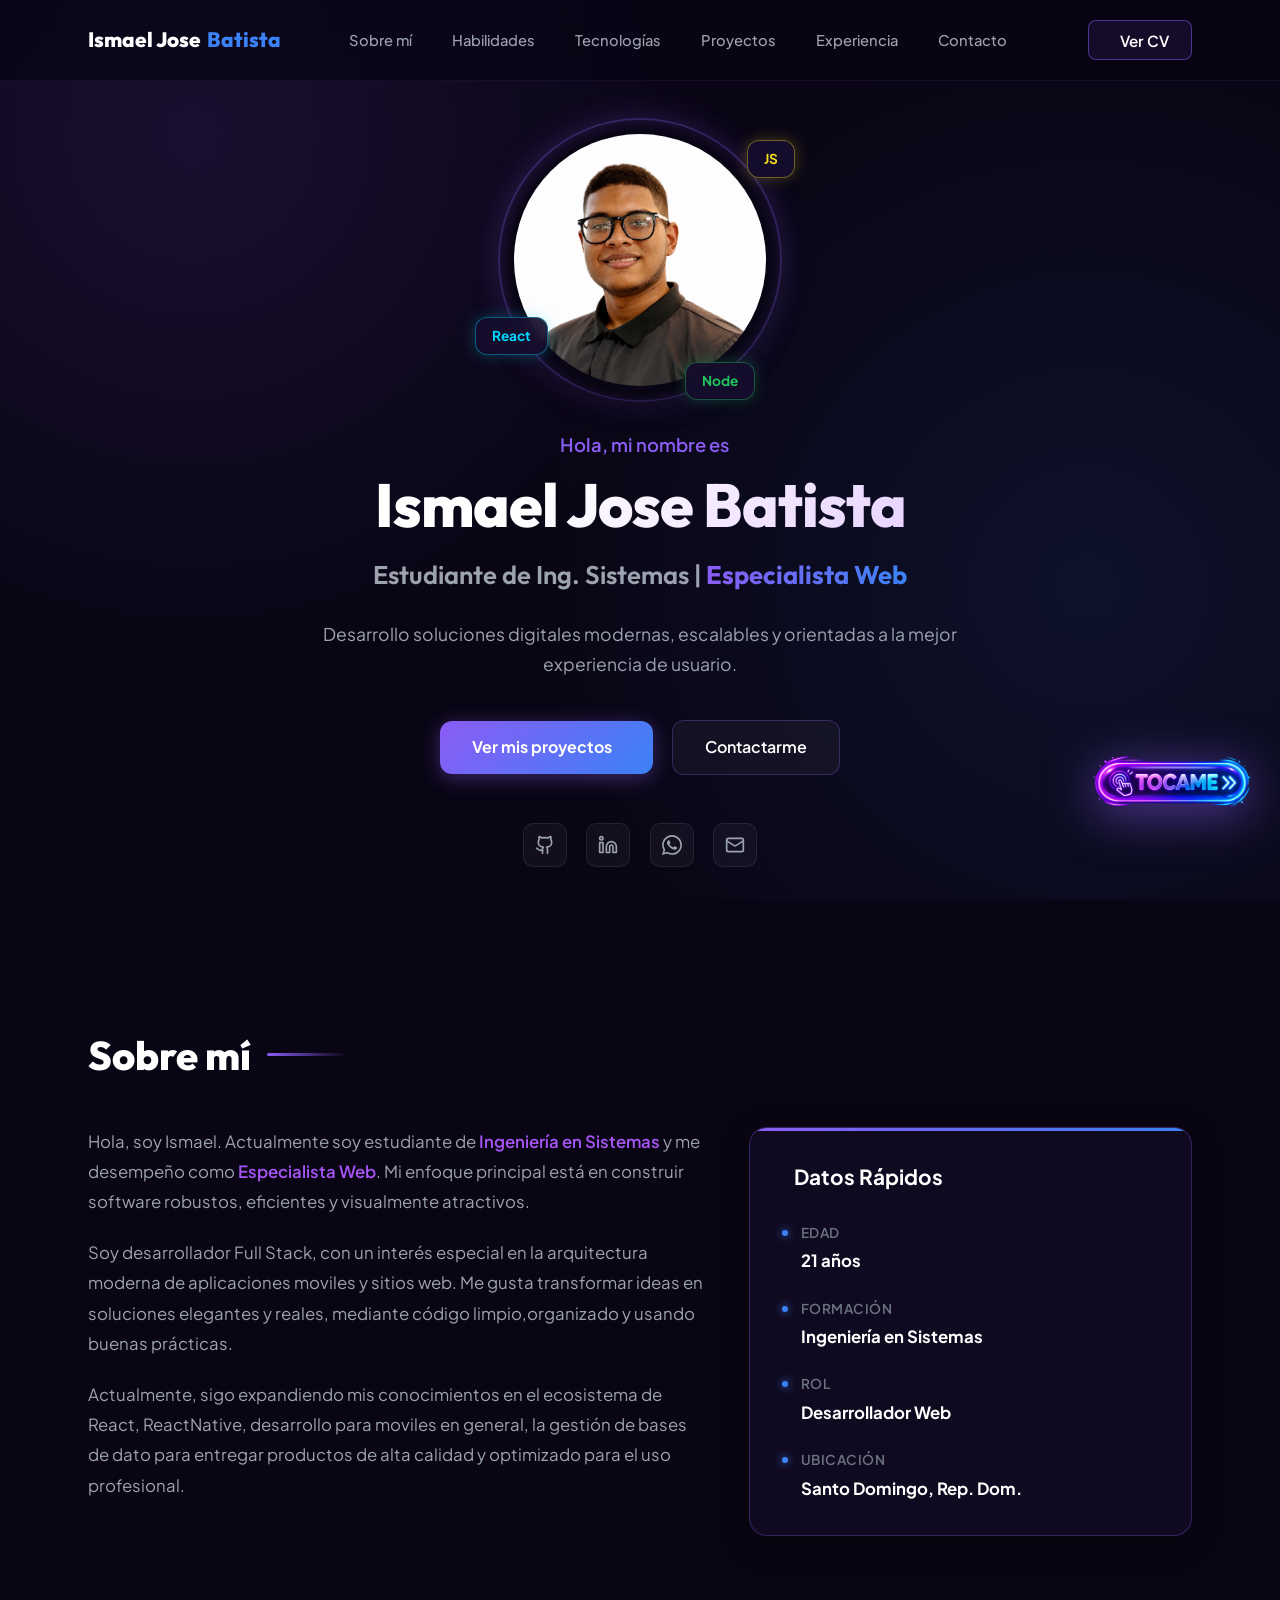
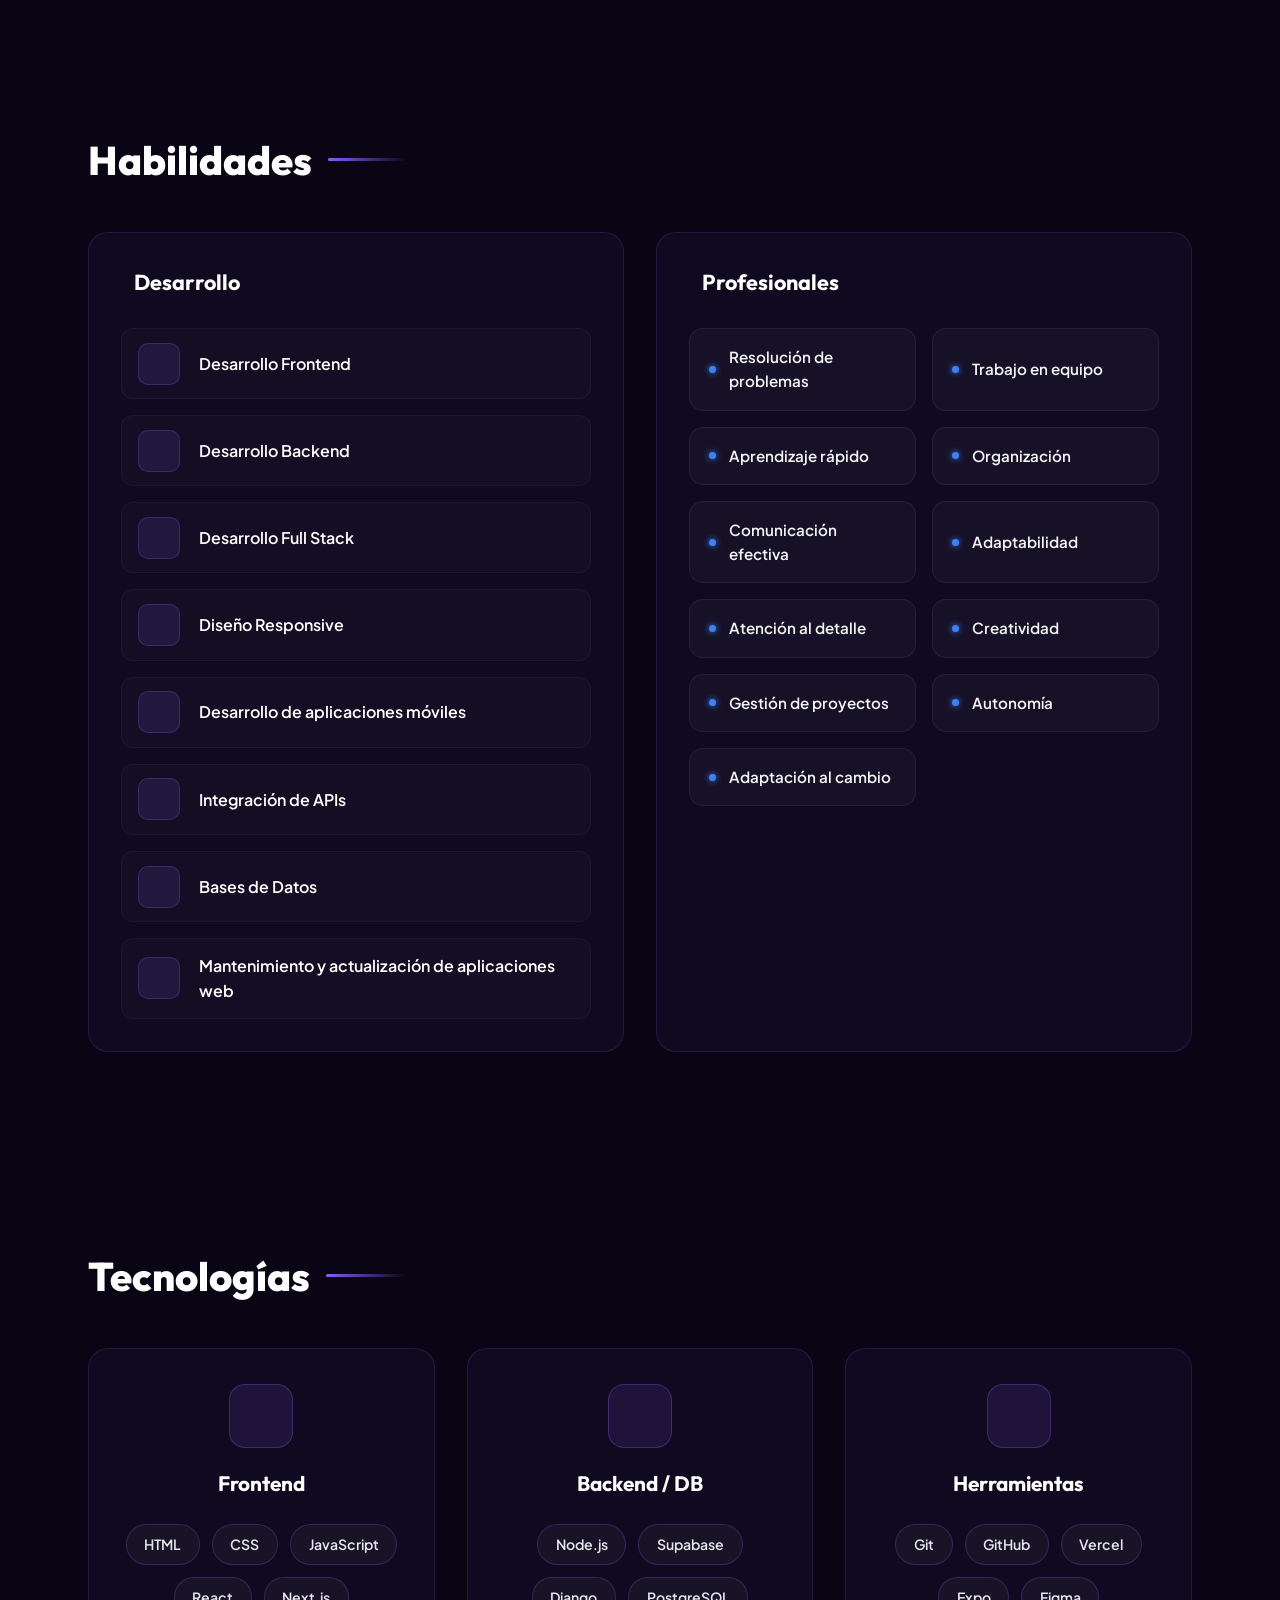
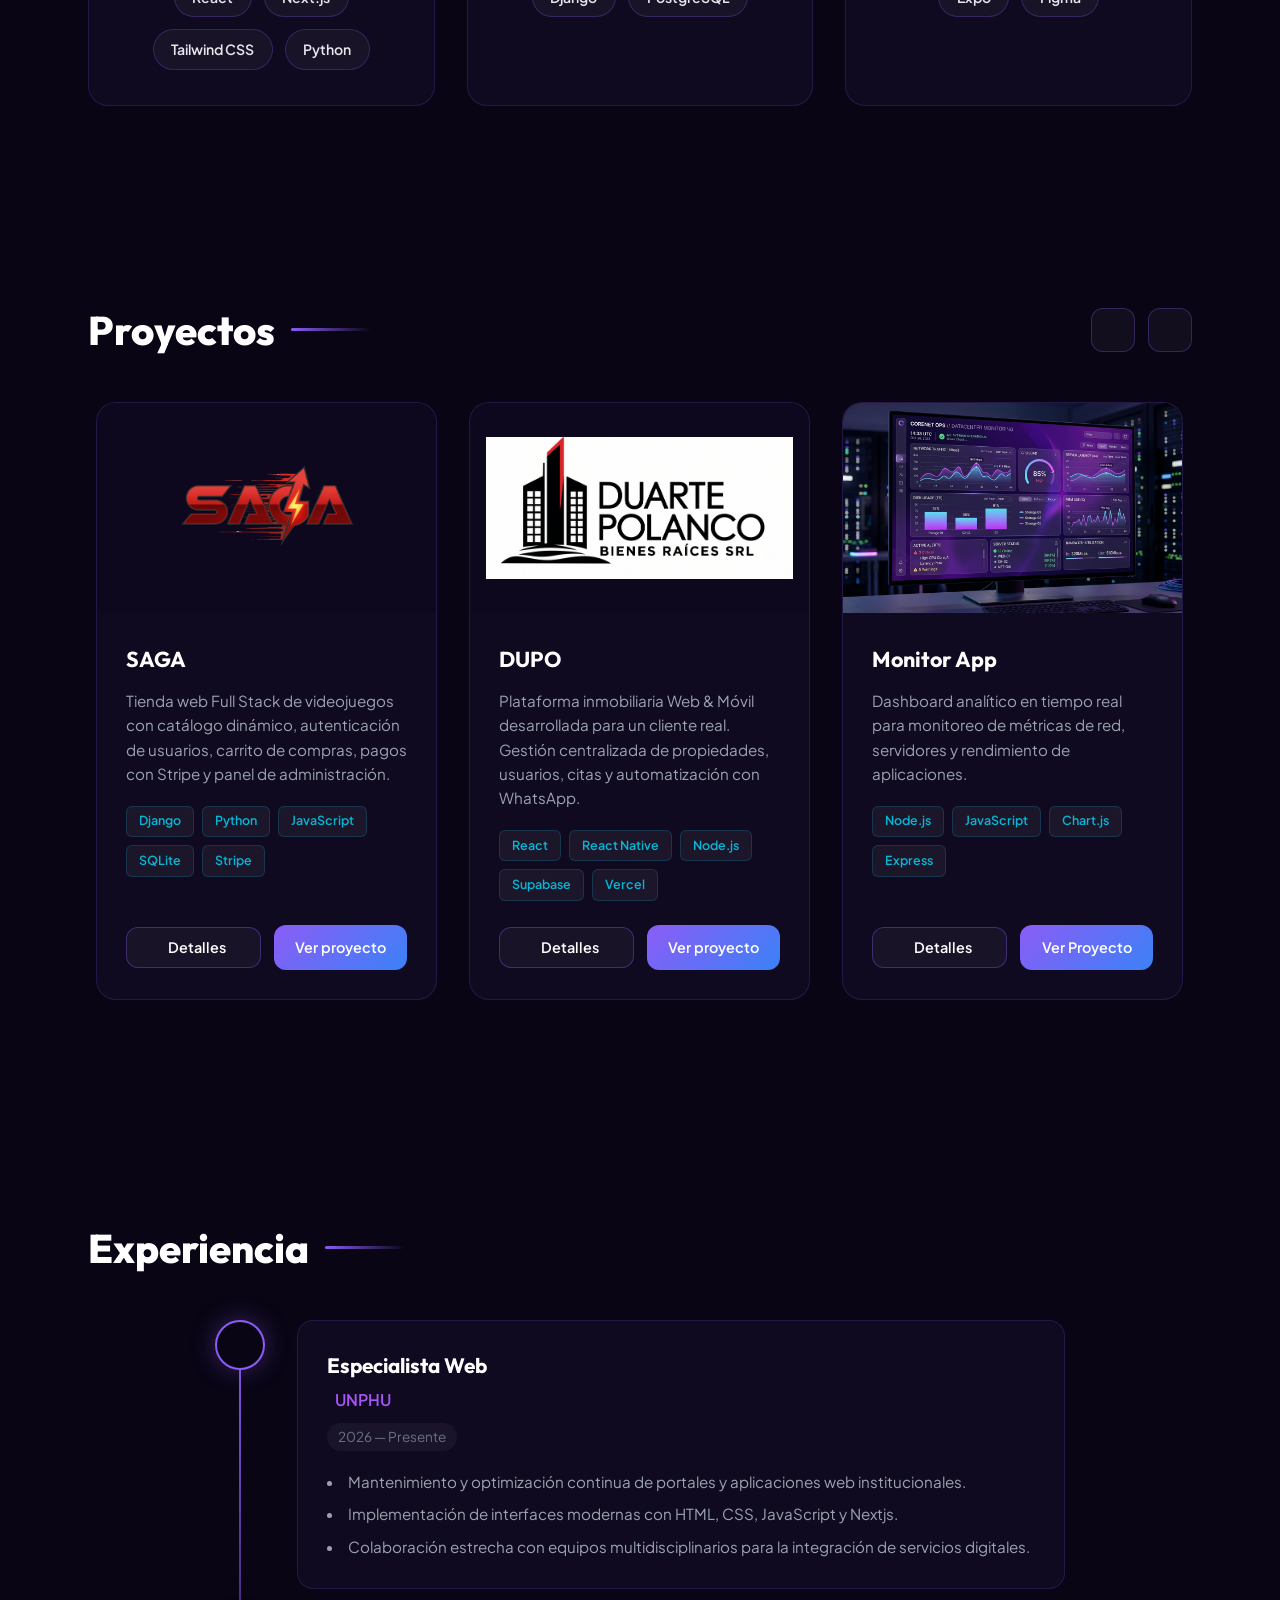
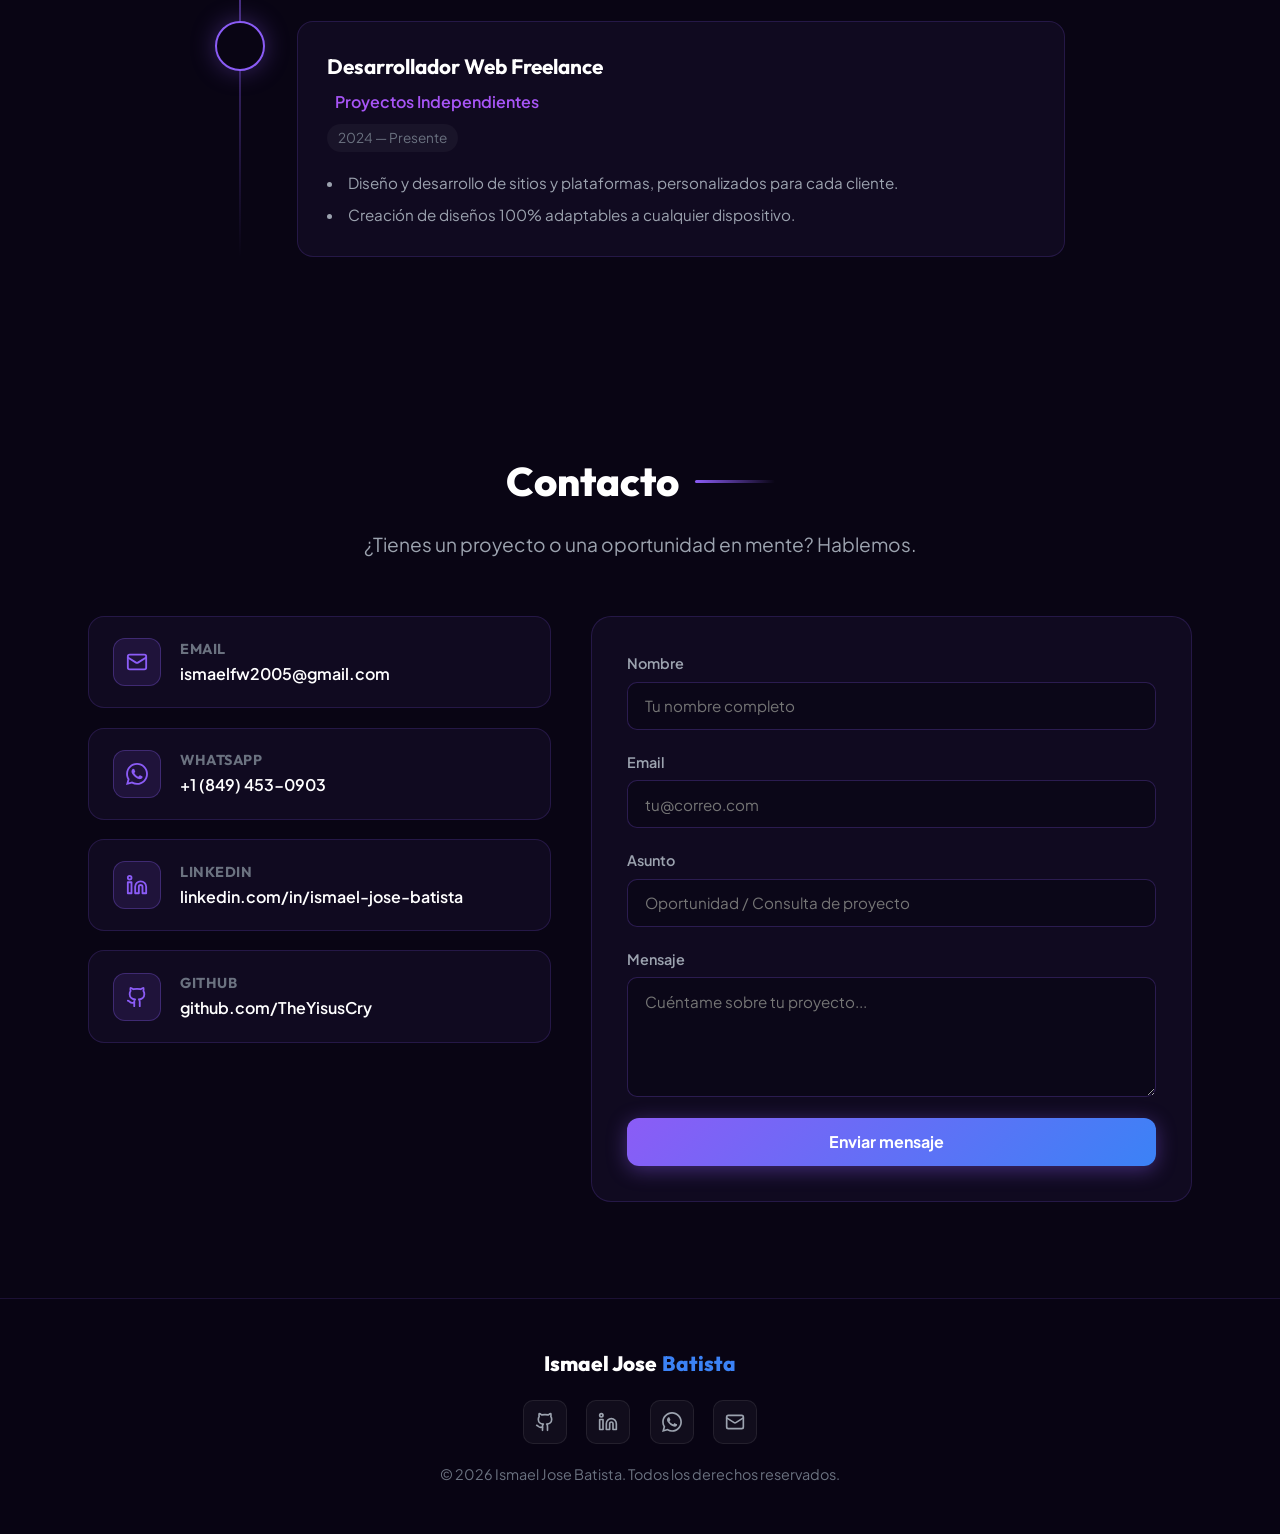
==== commit b9178a0e: "DUPO" ====
--- a/index.html
+++ b/index.html
@@ -375,7 +375,7 @@
             <div class="project-img-wrapper" style="background: rgba(13, 8, 30, 0.8); display: flex; align-items: center; justify-content: center; padding: 1rem;">
               <img src="assets/images/ProyectosRecursos/saga-logo.png" alt="SAGA — E-Commerce de Videojuegos" class="project-img" style="object-fit: contain; max-height: 180px;">
             </div>
-            <div class="project-body">
+            <div class="project-body">  
               <h3 class="project-title">SAGA</h3>
               <p class="project-desc">
                 Tienda web Full Stack de videojuegos con catálogo dinámico, autenticación de usuarios, carrito de compras, pagos con Stripe y panel de administración.
@@ -398,28 +398,29 @@
             </div>
           </div>
 
-          <!-- Project 2: Dupo -->
+          <!-- Project 2: DUPO -->
           <div class="project-card">
-            <div class="project-img-wrapper">
-              <img src="assets/images/realestate.jpg" alt="Dupo Real Estate" class="project-img">
+            <div class="project-img-wrapper" style="background: rgba(13, 8, 30, 0.8); display: flex; align-items: center; justify-content: center; padding: 1rem;">
+              <img src="assets/images/ProyectosRecursos/Logo-de-Duarte-Polanco-Bienes-Raíces.png" alt="DUPO — Duarte Polanco Bienes Raíces" class="project-img" style="object-fit: contain; max-height: 180px;">
             </div>
             <div class="project-body">
-              <h3 class="project-title">Dupo</h3>
+              <h3 class="project-title">DUPO</h3>
               <p class="project-desc">
-                Plataforma inmobiliaria integral para gestión de propiedades en alquiler y venta con mapa interactivo y filtros avanzados.
+                Plataforma inmobiliaria Web & Móvil desarrollada para un cliente real. Gestión centralizada de propiedades, usuarios, citas y automatización con WhatsApp.
               </p>
               <div class="project-tags">
                 <span class="project-tag">React</span>
-                <span class="project-tag">Expo</span>
+                <span class="project-tag">React Native</span>
+                <span class="project-tag">Node.js</span>
                 <span class="project-tag">Supabase</span>
-                <span class="project-tag">PostgreSQL</span>
+                <span class="project-tag">Vercel</span>
               </div>
               <div class="project-footer-btns">
-                <button class="btn-project-details" onclick="openProjectModal('Dupo', 'Plataforma inmobiliaria construida con React, Supabase y PostgreSQL. Incluye mapa interactivo, filtros dinámicos, gestión de favoritos, autenticación de usuarios y backend relacional altamente optimizado.', 'assets/images/realestate.jpg')">
+                <button class="btn-project-details" onclick="openProjectModalById('dupo')">
                   <i data-lucide="info"></i> Detalles
                 </button>
-                <a href="https://github.com/TheYisusCry" target="_blank" class="btn-project-demo" data-config-link="github">
-                  Ver Proyecto
+                <a href="https://duarte-polanco-rouge-ten.vercel.app/" target="_blank" class="btn-project-demo">
+                  Ver proyecto
                 </a>
               </div>
             </div>
@@ -442,7 +443,7 @@
                 <span class="project-tag">Express</span>
               </div>
               <div class="project-footer-btns">
-                <button class="btn-project-details" onclick="openProjectModal('Monitor Infrastructure System', 'Dashboard en tiempo real con transmisión de datos vía WebSockets, métricas de carga de CPU/RAM, logs centralizados y panel gráfico interactivo con alertas automáticas ante fallos de servidor.', 'assets/images/monitor.jpg')">
+                <button class="btn-project-details" onclick="openProjectModalById('monitor')">
                   <i data-lucide="info"></i> Detalles
                 </button>
                 <a href="https://github.com/TheYisusCry" target="_blank" class="btn-project-demo" data-config-link="github">
@@ -688,7 +689,8 @@
     ¡Mensaje enviado con éxito! Te responderé muy pronto.
   </div>
 
-  <!-- JavaScript Script -->
+  <!-- JavaScript Scripts -->
+  <script src="projectsData.js"></script>
   <script src="script.js"></script>
 
 </body>
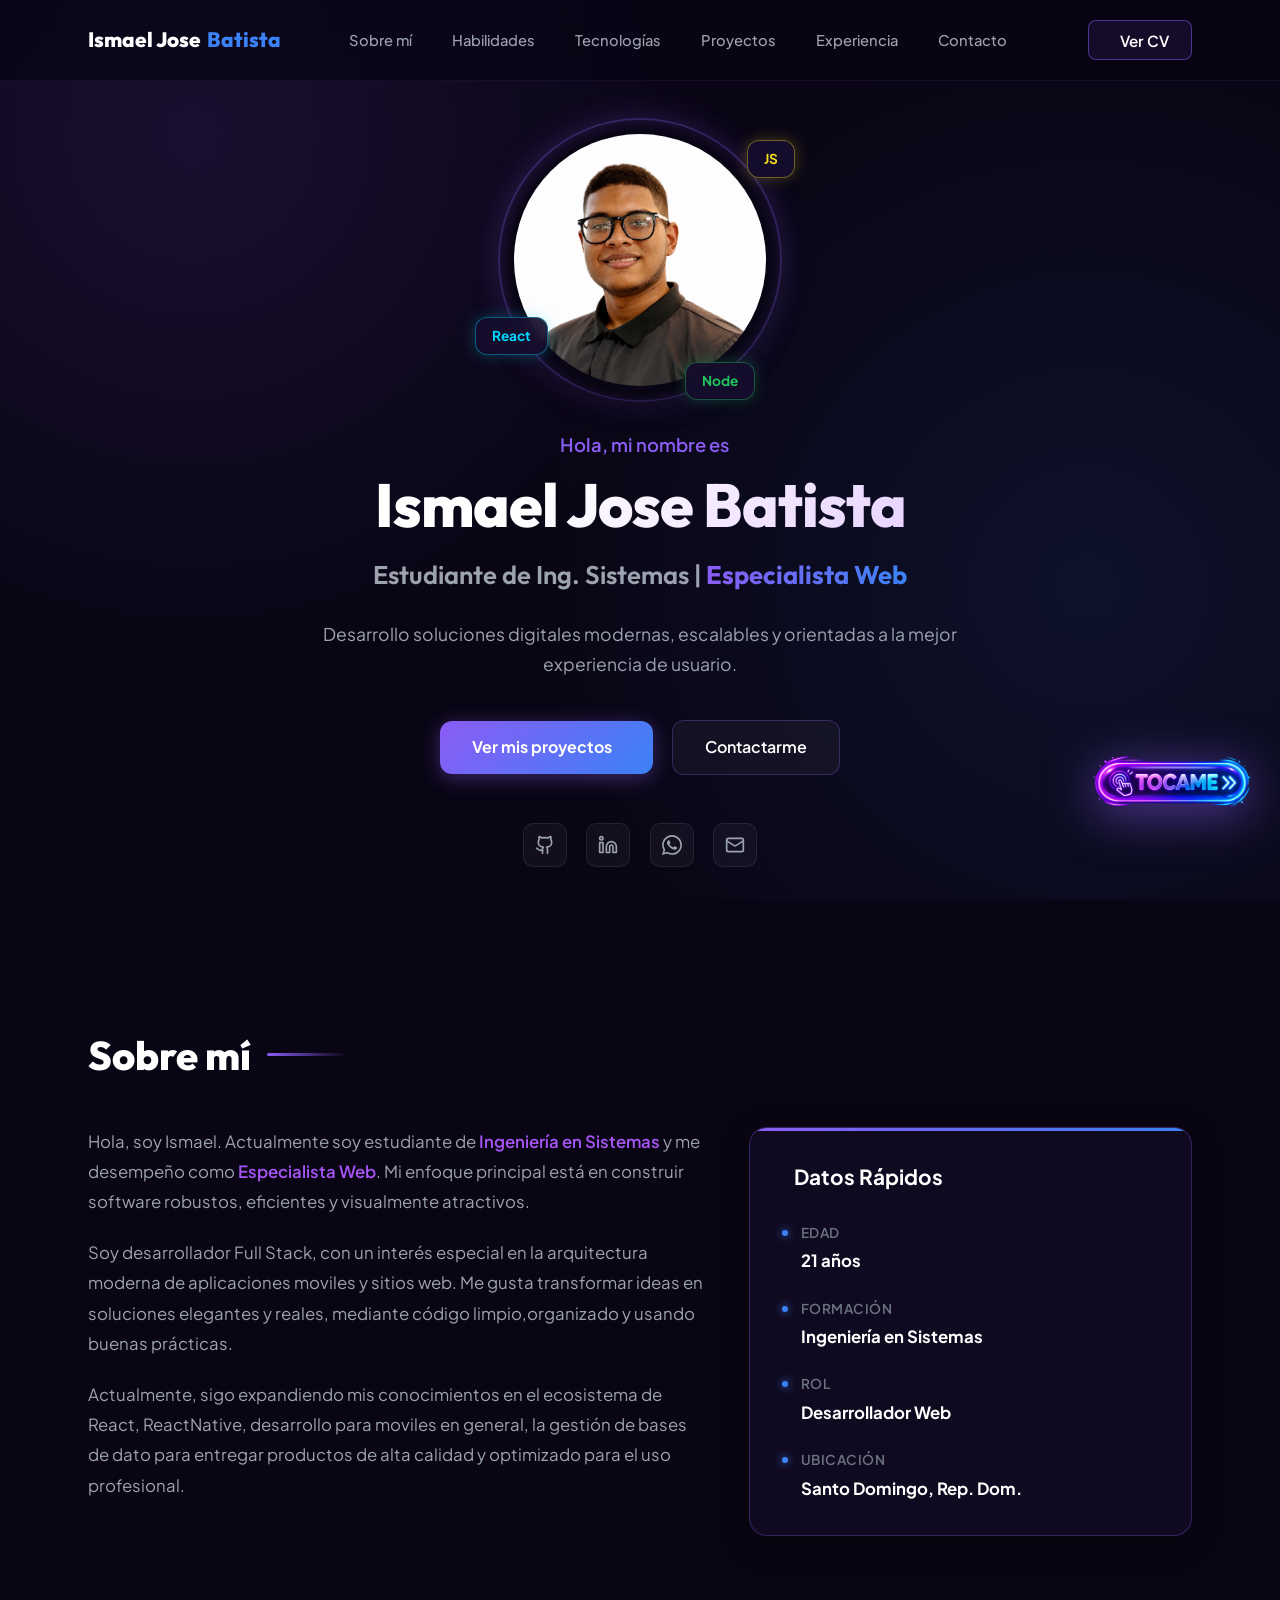
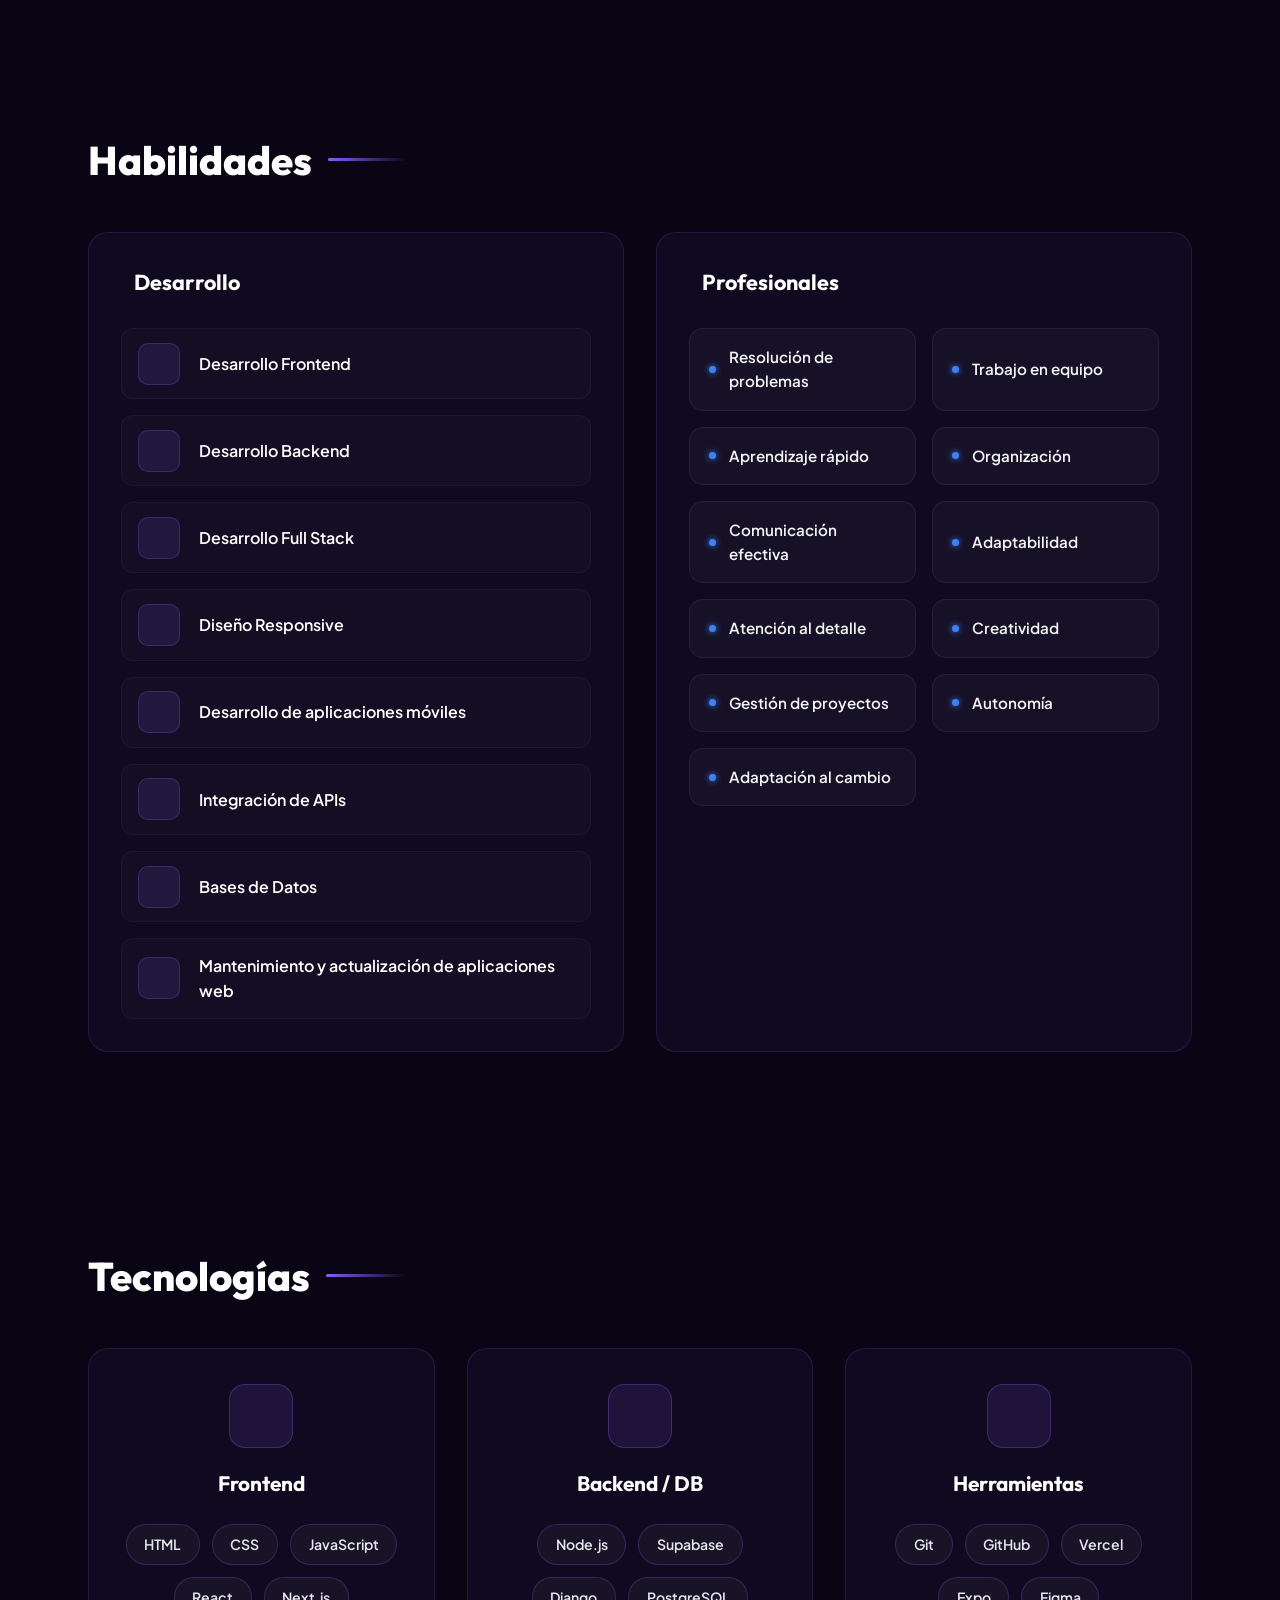
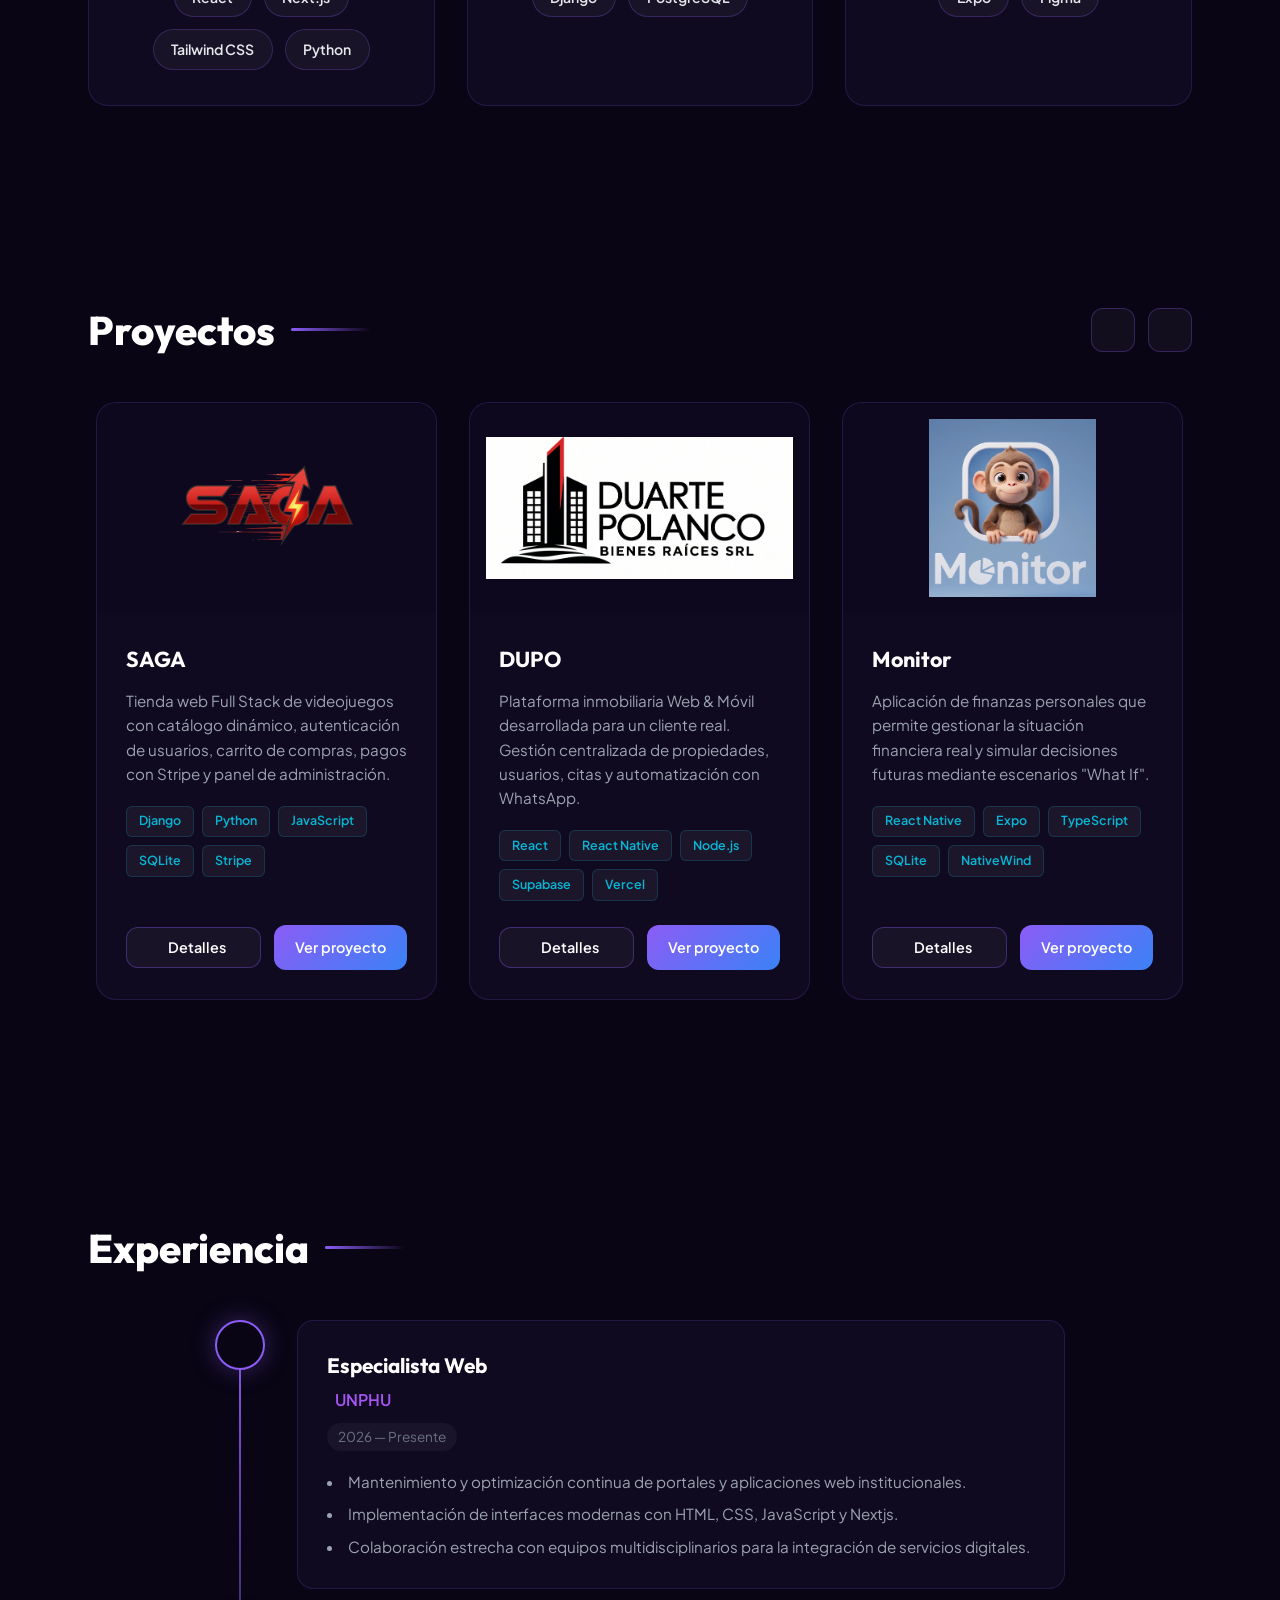
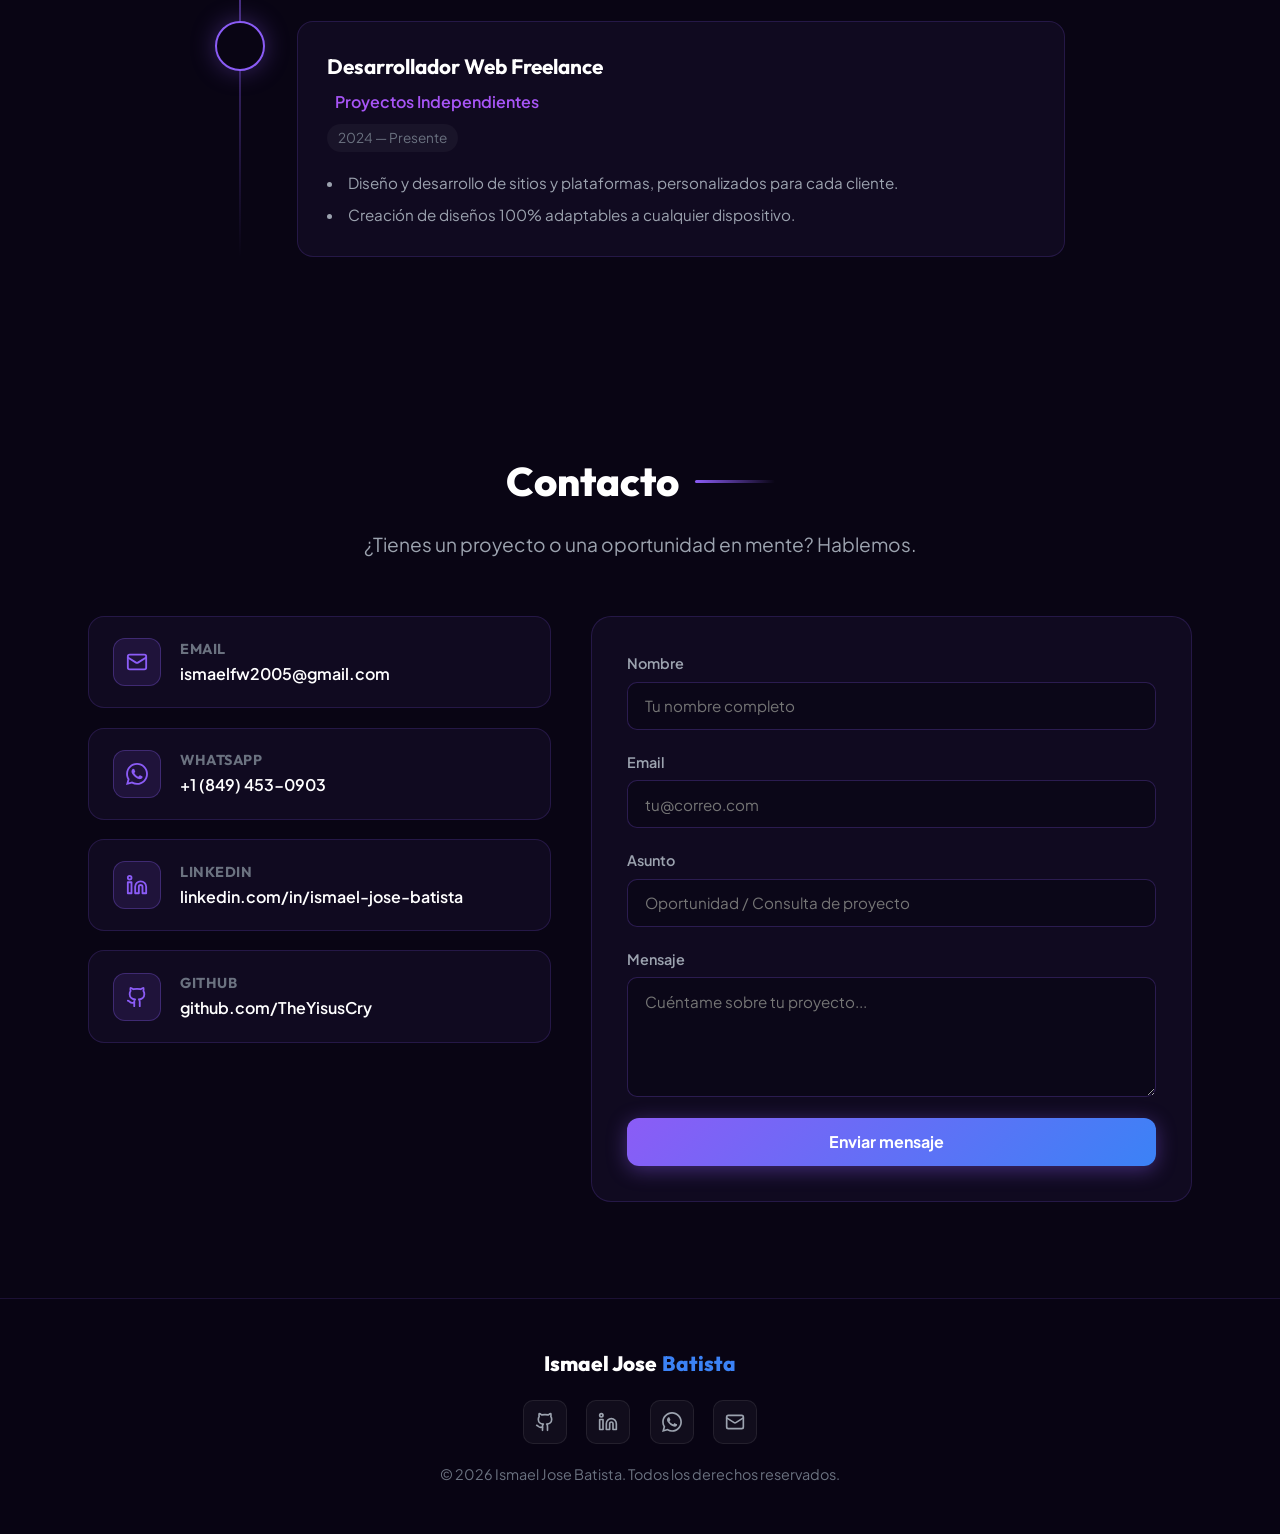
==== commit 8c3e20b4: "monitor" ====
--- a/index.html
+++ b/index.html
@@ -426,28 +426,29 @@
             </div>
           </div>
 
-          <!-- Project 3: Monitor Infrastructure System -->
+          <!-- Project 3: Monitor -->
           <div class="project-card">
-            <div class="project-img-wrapper">
-              <img src="assets/images/monitor.jpg" alt="Monitor Infrastructure System" class="project-img">
+            <div class="project-img-wrapper" style="background: rgba(13, 8, 30, 0.8); display: flex; align-items: center; justify-content: center; padding: 1rem;">
+              <img src="assets/images/ProyectosRecursos/monitorICon.png" alt="Monitor — Finanzas Personales & Escenarios 'What If'" class="project-img" style="object-fit: contain; max-height: 180px;">
             </div>
             <div class="project-body">
-              <h3 class="project-title">Monitor App</h3>
+              <h3 class="project-title">Monitor</h3>
               <p class="project-desc">
-                Dashboard analítico en tiempo real para monitoreo de métricas de red, servidores y rendimiento de aplicaciones.
+                Aplicación de finanzas personales que permite gestionar la situación financiera real y simular decisiones futuras mediante escenarios "What If".
               </p>
               <div class="project-tags">
-                <span class="project-tag">Node.js</span>
-                <span class="project-tag">JavaScript</span>
-                <span class="project-tag">Chart.js</span>
-                <span class="project-tag">Express</span>
+                <span class="project-tag">React Native</span>
+                <span class="project-tag">Expo</span>
+                <span class="project-tag">TypeScript</span>
+                <span class="project-tag">SQLite</span>
+                <span class="project-tag">NativeWind</span>
               </div>
               <div class="project-footer-btns">
                 <button class="btn-project-details" onclick="openProjectModalById('monitor')">
                   <i data-lucide="info"></i> Detalles
                 </button>
                 <a href="https://github.com/TheYisusCry" target="_blank" class="btn-project-demo" data-config-link="github">
-                  Ver Proyecto
+                  Ver proyecto
                 </a>
               </div>
             </div>
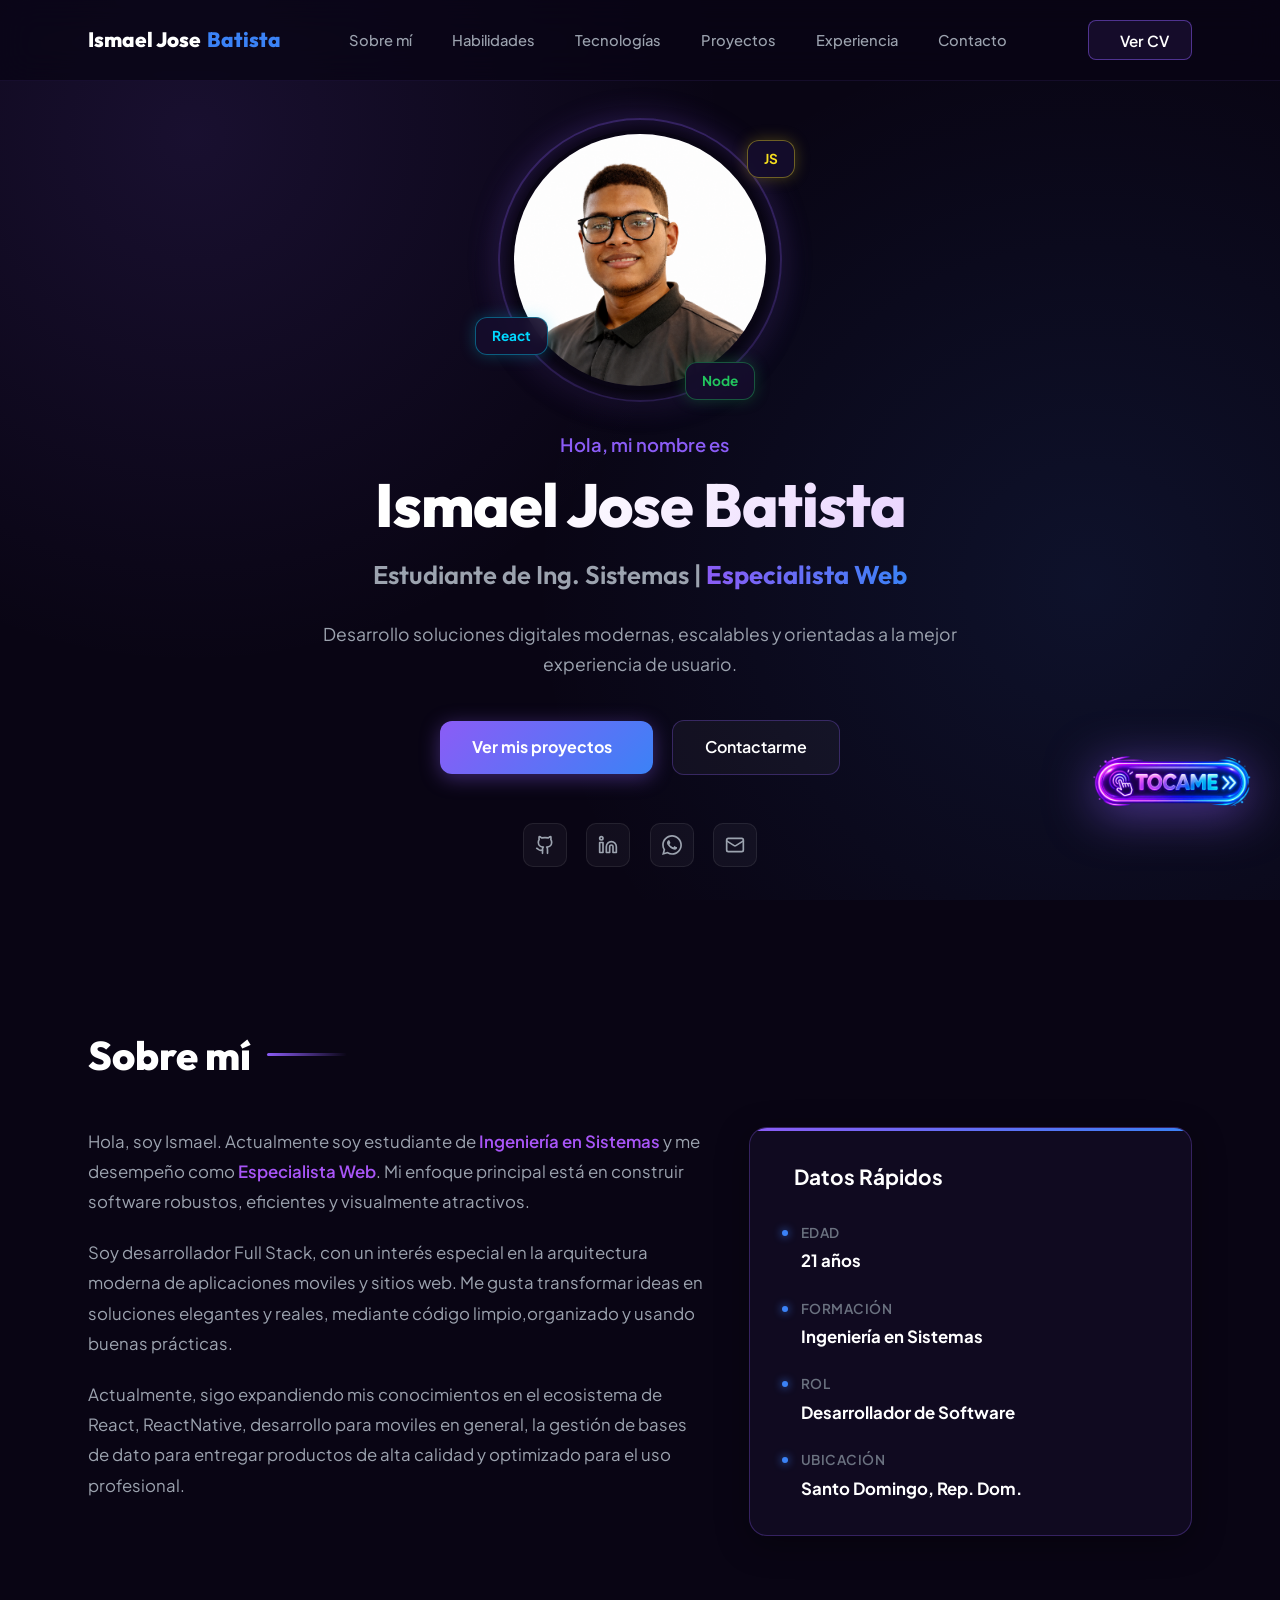
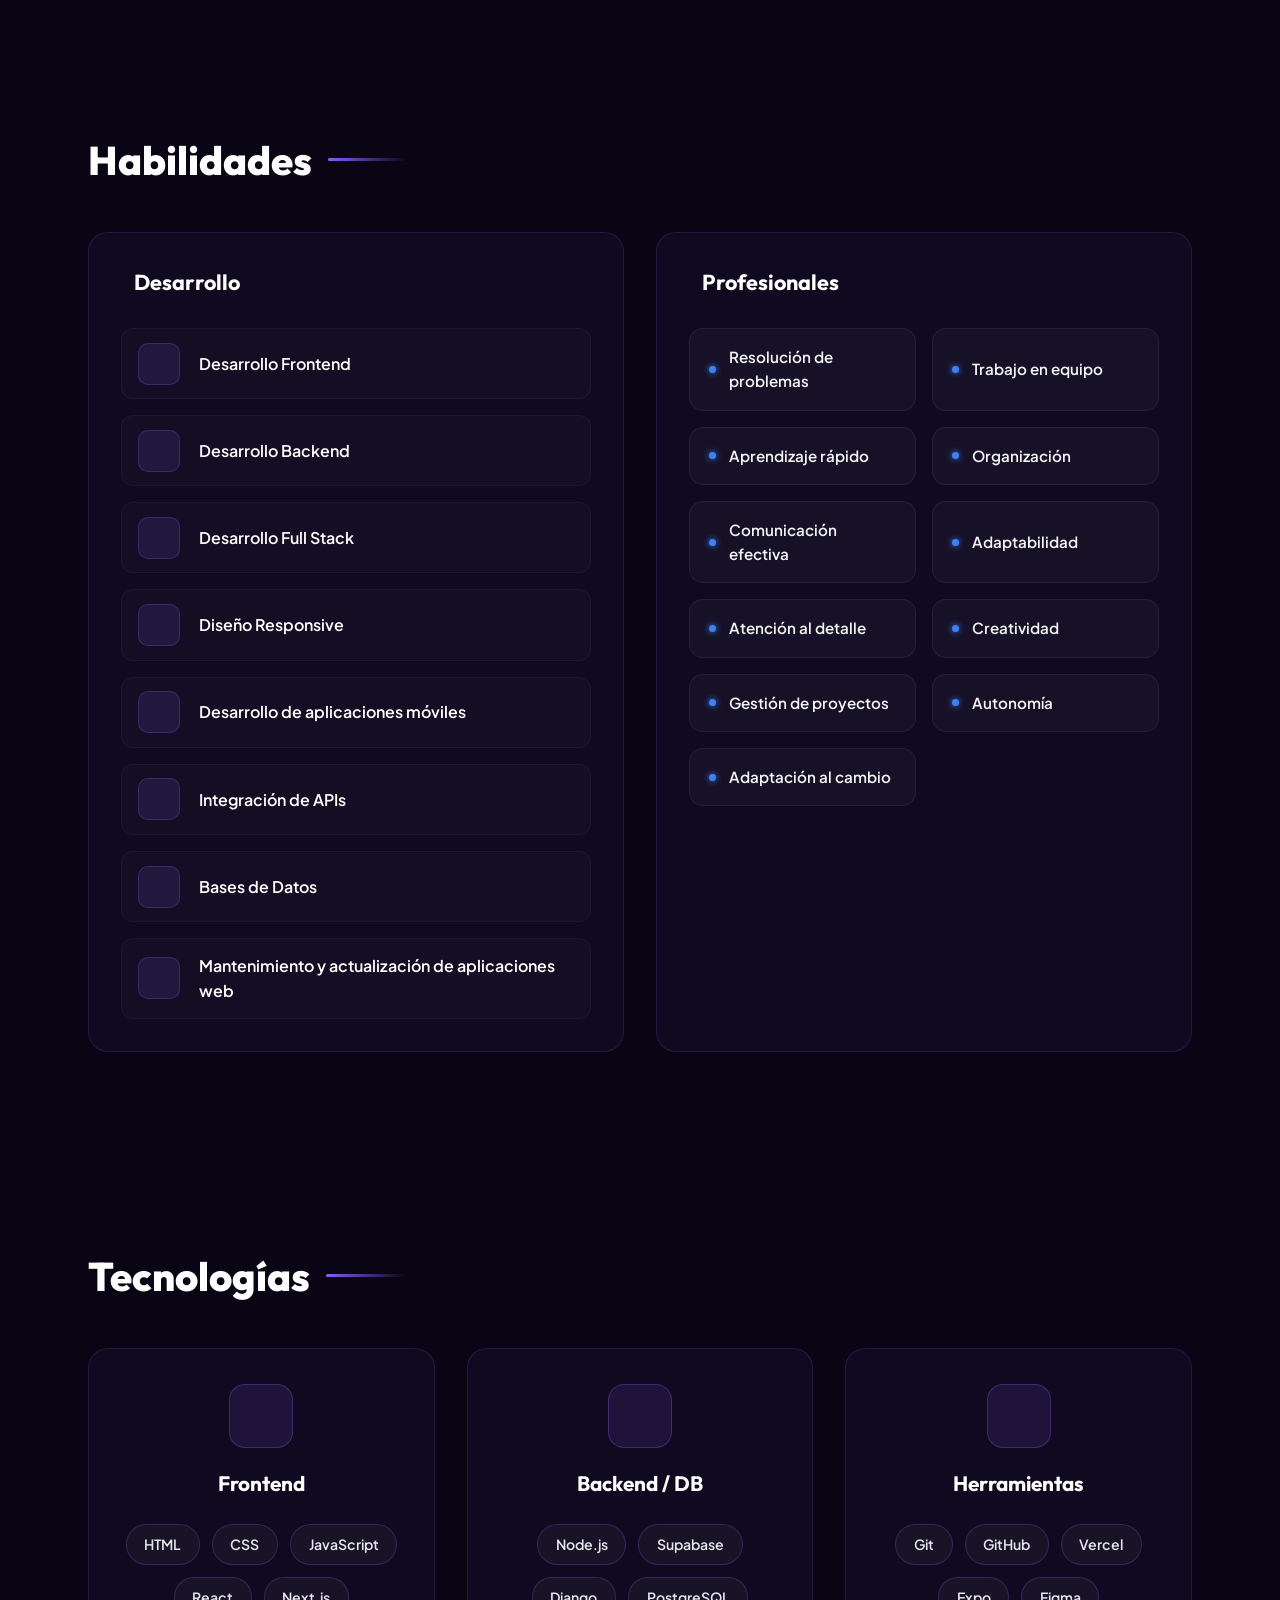
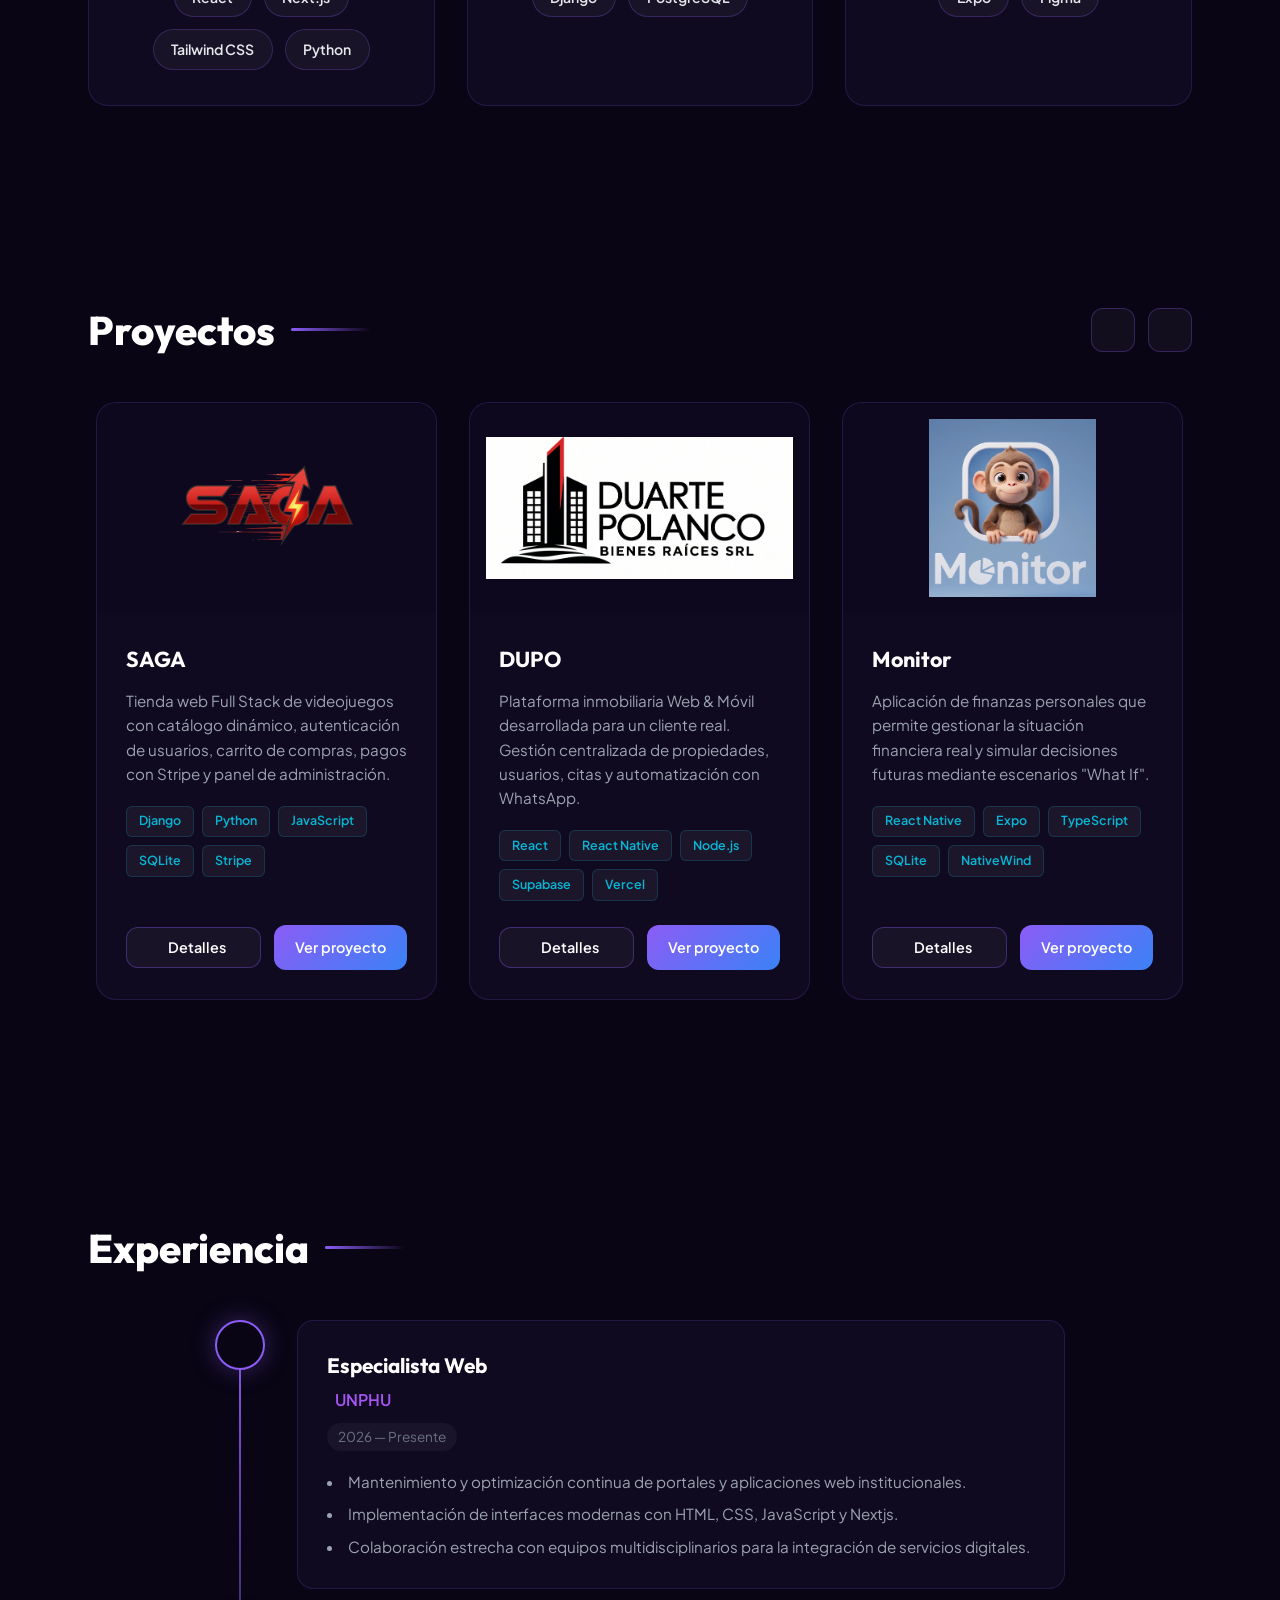
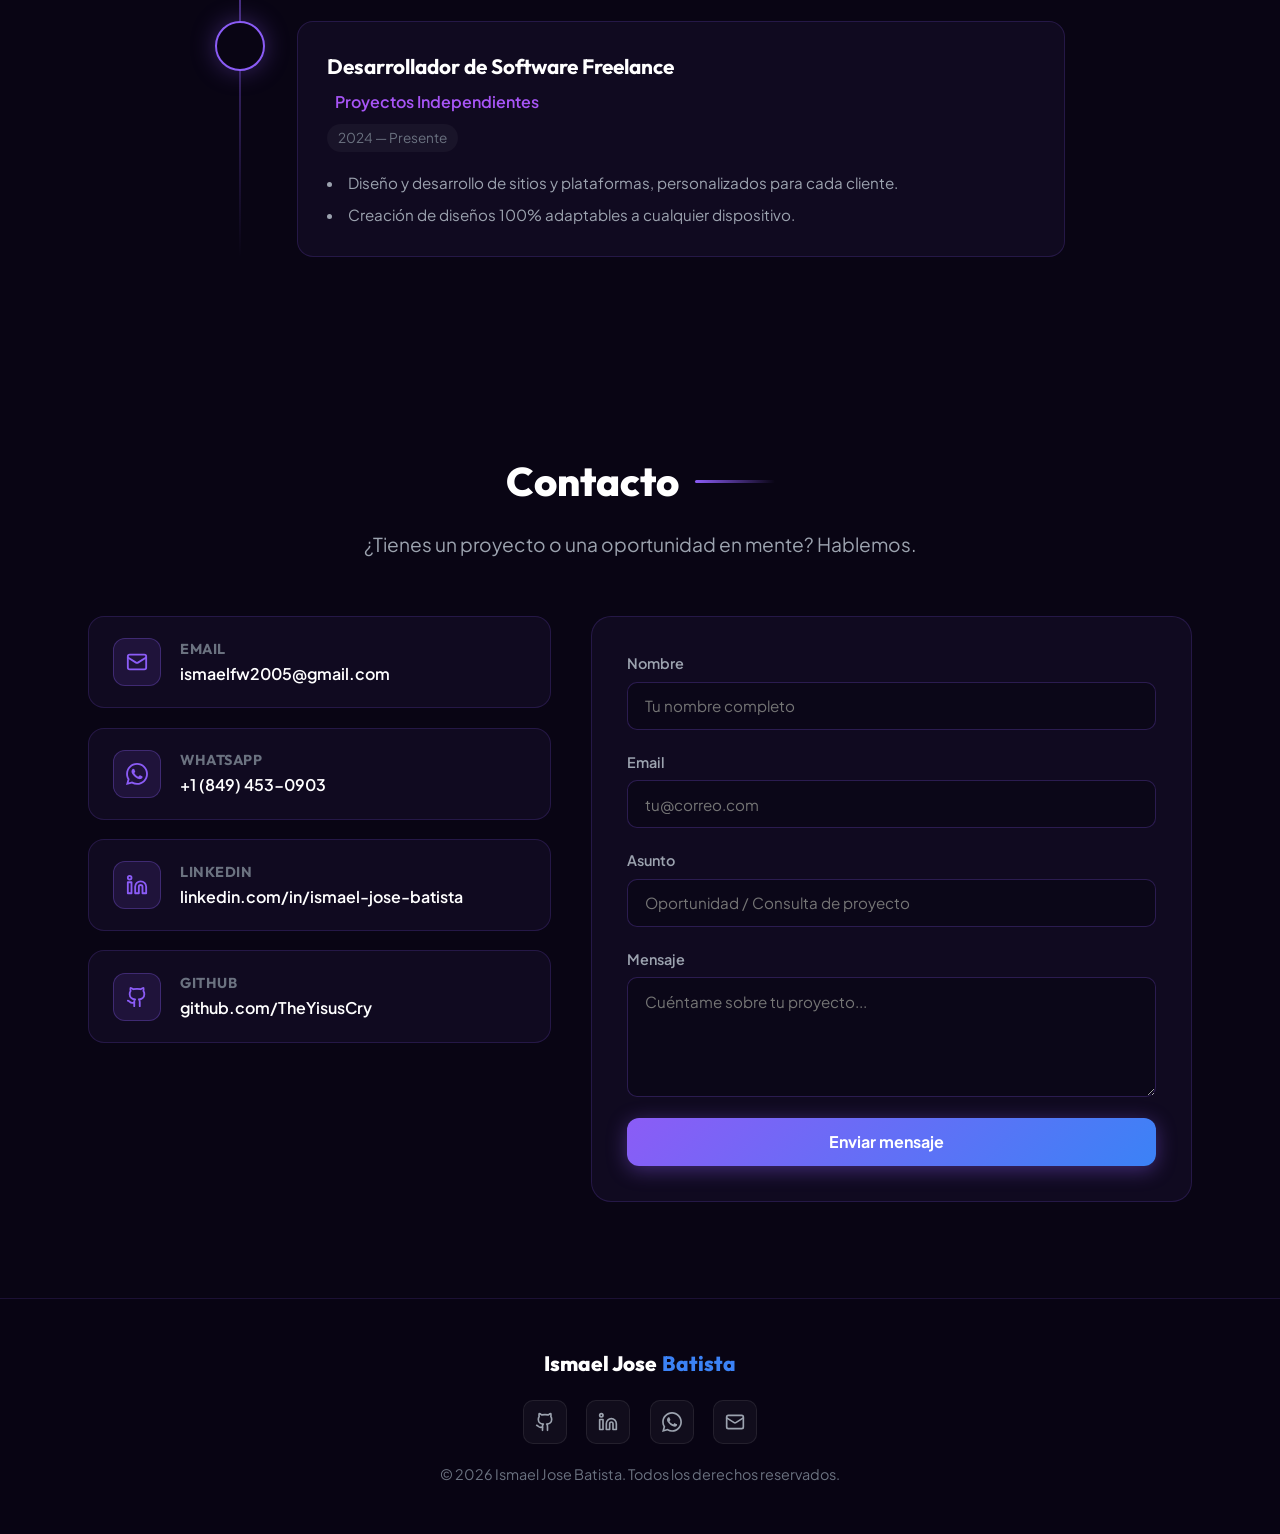
==== commit 2cbd60d9: "Desarrollador Web" ====
--- a/index.html
+++ b/index.html
@@ -138,7 +138,7 @@
             </li>
             <li class="quick-fact-item">
               <span class="quick-fact-label">Rol</span>
-              <span class="quick-fact-val">Desarrollador Web</span>
+              <span class="quick-fact-val">Desarrollador de Software</span>
             </li>
             <li class="quick-fact-item">
               <span class="quick-fact-label">Ubicación</span>
@@ -491,7 +491,7 @@
             <i data-lucide="code-xml"></i>
           </div>
           <div class="exp-card">
-            <h3 class="exp-role">Desarrollador Web Freelance</h3>
+            <h3 class="exp-role">Desarrollador de Software Freelance</h3>
             <div class="exp-company">
               <i data-lucide="user-check"></i> Proyectos Independientes
             </div>
--- a/style.css
+++ b/style.css
@@ -1344,19 +1344,24 @@
 .services-grid {
   display: grid;
   grid-template-columns: repeat(3, 1fr);
-  gap: 2rem;
+  gap: 1.8rem;
   align-items: stretch;
+}
+
+.services-container {
+  max-width: 1240px !important;
 }
 
 .service-card {
   background: var(--bg-card);
   border: 1px solid var(--border-card);
   border-radius: 20px;
-  padding: 2.2rem;
+  padding: 2rem 1.6rem;
   display: flex;
   flex-direction: column;
   position: relative;
   transition: var(--transition-normal);
+  word-break: break-word;
 }
 
 .service-card:hover {
@@ -1374,7 +1379,7 @@
 .service-badge {
   position: absolute;
   top: -14px;
-  right: 24px;
+  right: 20px;
   background: linear-gradient(135deg, var(--primary-purple), var(--accent-blue));
   color: #ffffff;
   font-size: 0.75rem;
@@ -1387,8 +1392,8 @@
 }
 
 .service-icon {
-  width: 54px;
-  height: 54px;
+  width: 52px;
+  height: 52px;
   border-radius: 14px;
   background: rgba(139, 92, 246, 0.15);
   border: 1px solid rgba(139, 92, 246, 0.3);
@@ -1396,38 +1401,53 @@
   align-items: center;
   justify-content: center;
   color: var(--primary-violet);
-  font-size: 1.5rem;
-  margin-bottom: 1.2rem;
+  font-size: 1.45rem;
+  margin-bottom: 1.1rem;
 }
 
 .service-title {
-  font-size: 1.3rem;
+  font-size: 1.25rem;
   font-weight: 700;
-  margin-bottom: 0.8rem;
+  margin-bottom: 0.5rem;
   color: #ffffff;
+  line-height: 1.3;
+}
+
+.service-price {
+  font-size: 1.15rem;
+  font-weight: 800;
+  color: var(--primary-violet);
+  margin-bottom: 0.9rem;
+  background: rgba(139, 92, 246, 0.12);
+  border: 1px solid rgba(139, 92, 246, 0.3);
+  display: inline-block;
+  padding: 0.3rem 0.8rem;
+  border-radius: 10px;
+  width: fit-content;
 }
 
 .service-desc {
-  font-size: 0.95rem;
+  font-size: 0.92rem;
   color: var(--text-muted);
-  margin-bottom: 1.5rem;
-  line-height: 1.6;
+  margin-bottom: 1.3rem;
+  line-height: 1.55;
 }
 
 .service-features {
   list-style: none;
   display: flex;
   flex-direction: column;
-  gap: 0.8rem;
+  gap: 0.75rem;
   margin-bottom: 2rem;
 }
 
 .service-features li {
-  font-size: 0.9rem;
+  font-size: 0.88rem;
   color: #e5e7eb;
   display: flex;
-  align-items: center;
-  gap: 0.6rem;
+  align-items: flex-start;
+  gap: 0.55rem;
+  line-height: 1.4;
 }
 
 .service-features li svg {
@@ -1435,6 +1455,7 @@
   width: 16px;
   height: 16px;
   flex-shrink: 0;
+  margin-top: 2px;
 }
 
 .service-card .btn-primary,
@@ -1475,10 +1496,117 @@
   filter: drop-shadow(0 12px 35px rgba(168, 85, 247, 0.9));
 }
 
+/* ==========================================================================
+   INDICADORES DEL CARRUSEL DE SERVICIOS
+   ========================================================================== */
+.services-indicators {
+  display: none;
+  justify-content: center;
+  align-items: center;
+  gap: 0.6rem;
+  margin-top: 1.5rem;
+  margin-bottom: 1rem;
+}
+
+.indicator-dot {
+  width: 10px;
+  height: 10px;
+  border-radius: 50%;
+  background: rgba(255, 255, 255, 0.25);
+  border: 1px solid var(--border-card);
+  cursor: pointer;
+  transition: all 0.35s ease;
+}
+
+.indicator-dot.active {
+  width: 26px;
+  border-radius: 12px;
+  background: linear-gradient(135deg, var(--primary-purple), var(--accent-blue));
+  box-shadow: 0 0 14px rgba(139, 92, 246, 0.7);
+}
+
+/* ==========================================================================
+   RESPONSIVE: CARRUSEL DE SERVICIOS (<= 992px)
+   ========================================================================== */
 @media (max-width: 992px) {
+  .services-indicators {
+    display: flex;
+  }
+
   .services-grid {
-    grid-template-columns: 1fr;
-  }
-}
-
-
+    display: flex !important;
+    flex-wrap: nowrap !important;
+    overflow-x: auto !important;
+    scroll-snap-type: x mandatory !important;
+    scroll-behavior: smooth !important;
+    -webkit-overflow-scrolling: touch;
+    scrollbar-width: none;
+    -ms-overflow-style: none;
+    width: 100% !important;
+    padding: 0.5rem 0 1rem 0 !important;
+    margin: 0 auto !important;
+    gap: 0 !important;
+  }
+
+  .services-grid::-webkit-scrollbar {
+    display: none;
+  }
+
+  .service-card {
+    min-width: 100% !important;
+    max-width: 100% !important;
+    flex: 0 0 100% !important;
+    box-sizing: border-box;
+    scroll-snap-align: start !important;
+    scroll-snap-stop: always !important;
+    padding: 2.2rem 1.6rem !important;
+    border-radius: 20px !important;
+  }
+
+  .service-title {
+    font-size: 1.35rem !important;
+  }
+
+  .service-price {
+    font-size: 1.2rem !important;
+    padding: 0.35rem 0.9rem !important;
+  }
+
+  .service-desc {
+    font-size: 1rem !important;
+    line-height: 1.6 !important;
+  }
+
+  .service-features li {
+    font-size: 0.95rem !important;
+    line-height: 1.5 !important;
+  }
+
+  .service-card .btn-primary,
+  .service-card .btn-secondary {
+    font-size: 1rem !important;
+    padding: 0.8rem 1.5rem !important;
+  }
+
+  .floating-services-btn {
+    bottom: 45px;
+    right: 18px;
+  }
+
+  .floating-services-img {
+    width: 115px;
+  }
+}
+
+@media (max-width: 540px) {
+  .floating-services-btn {
+    bottom: 35px;
+    right: 14px;
+  }
+
+  .floating-services-img {
+    width: 95px;
+  }
+}
+
+
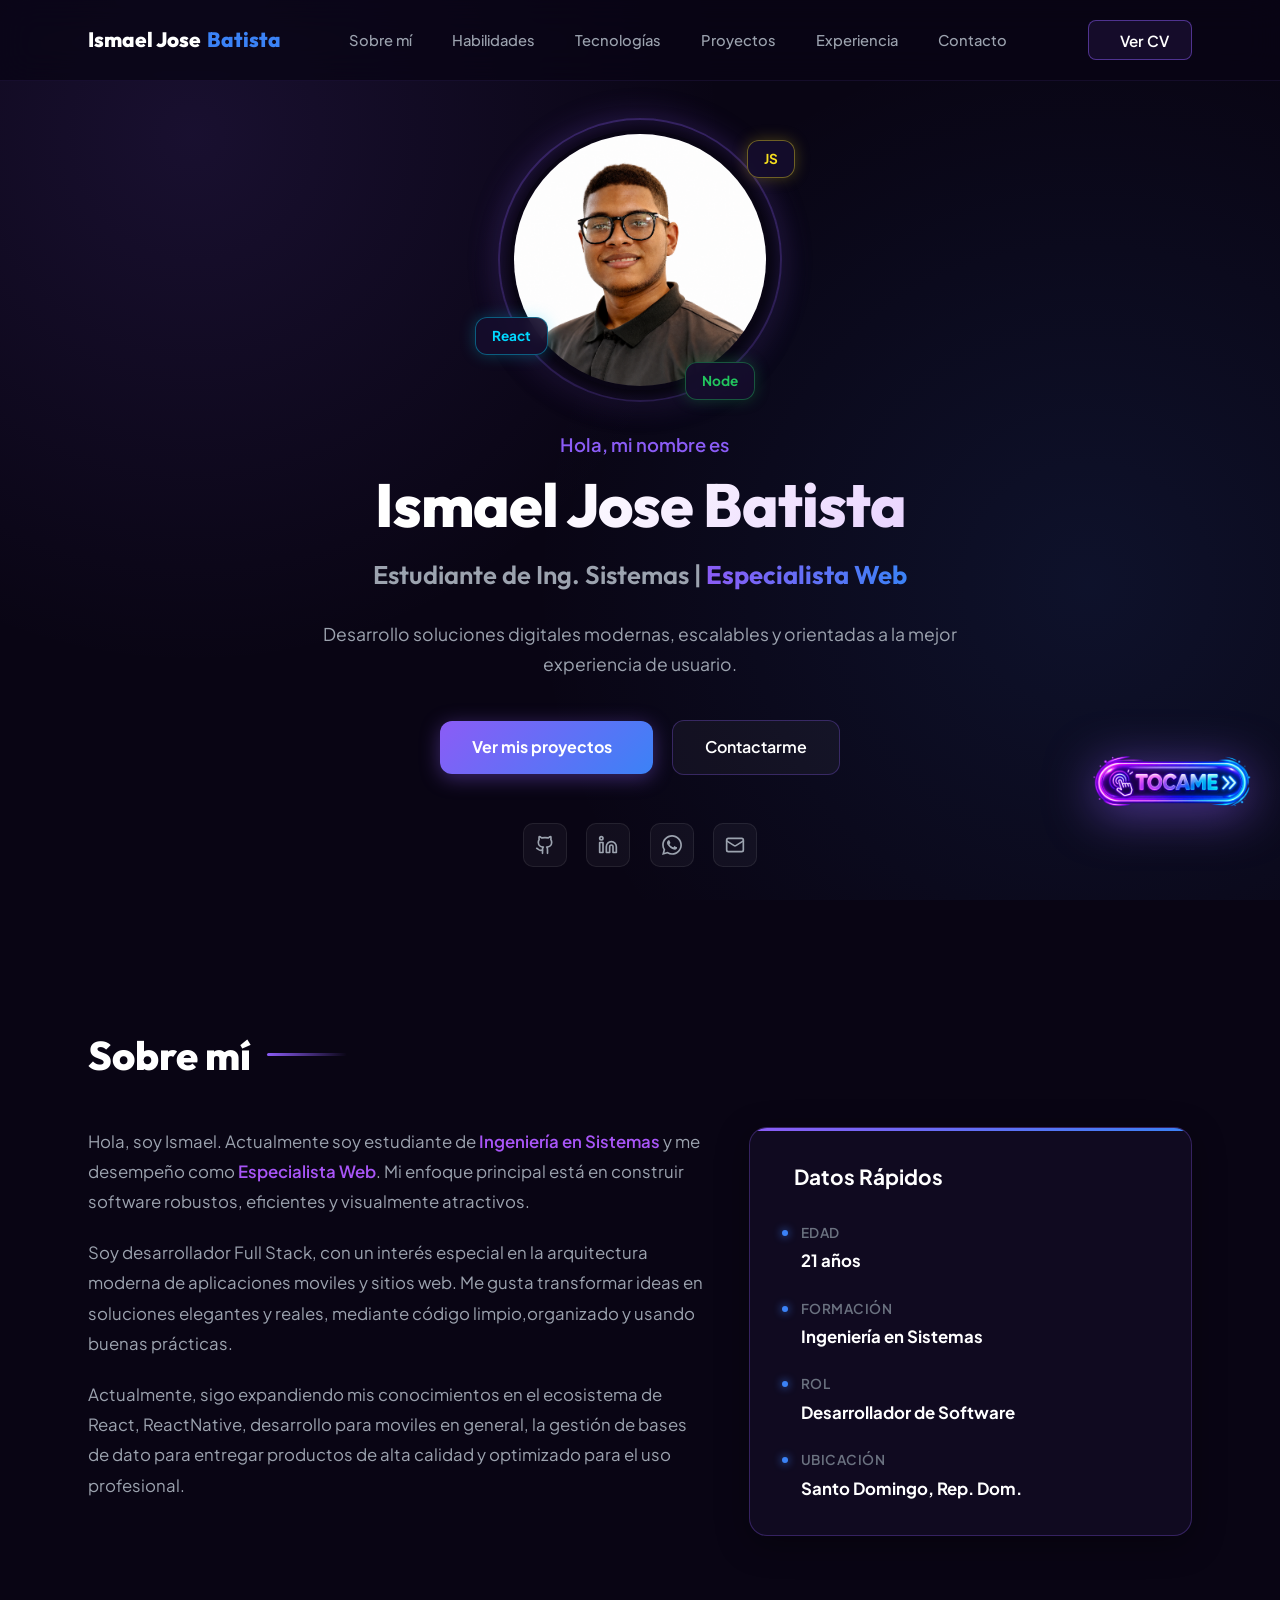
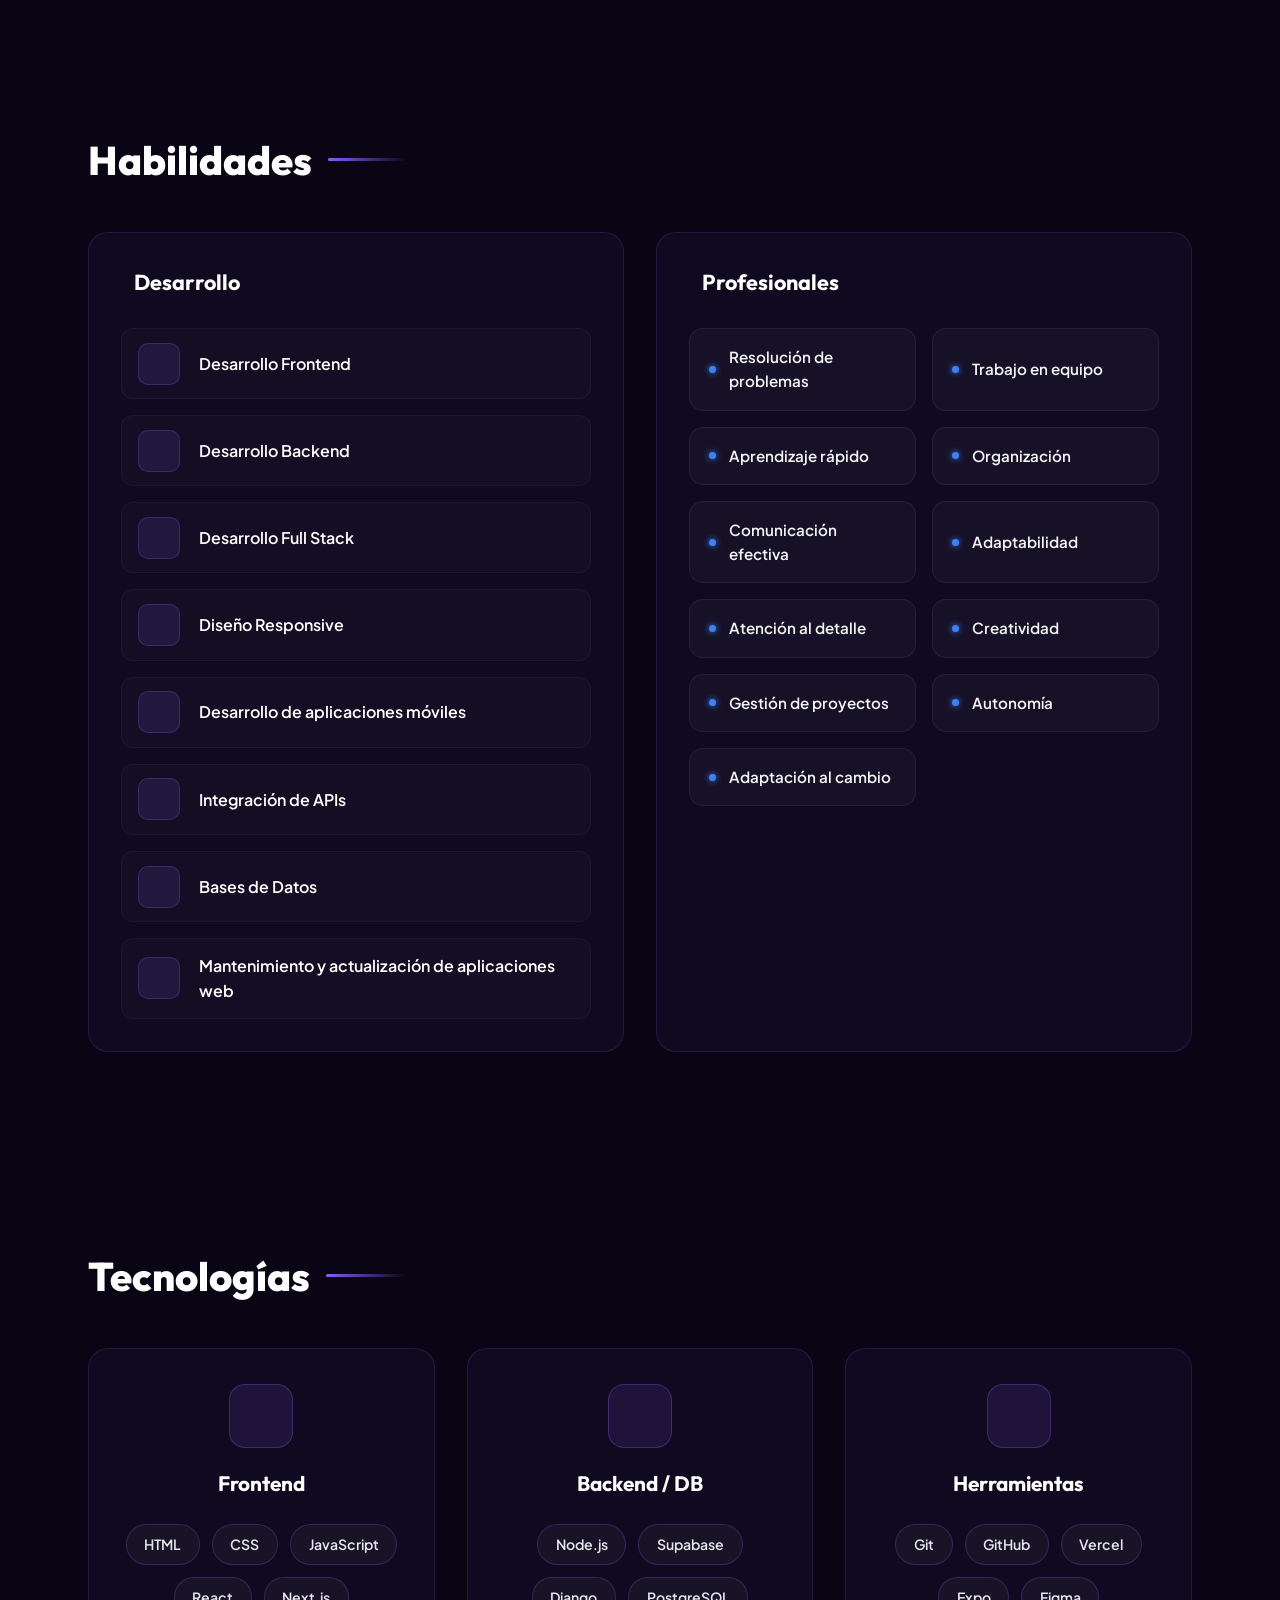
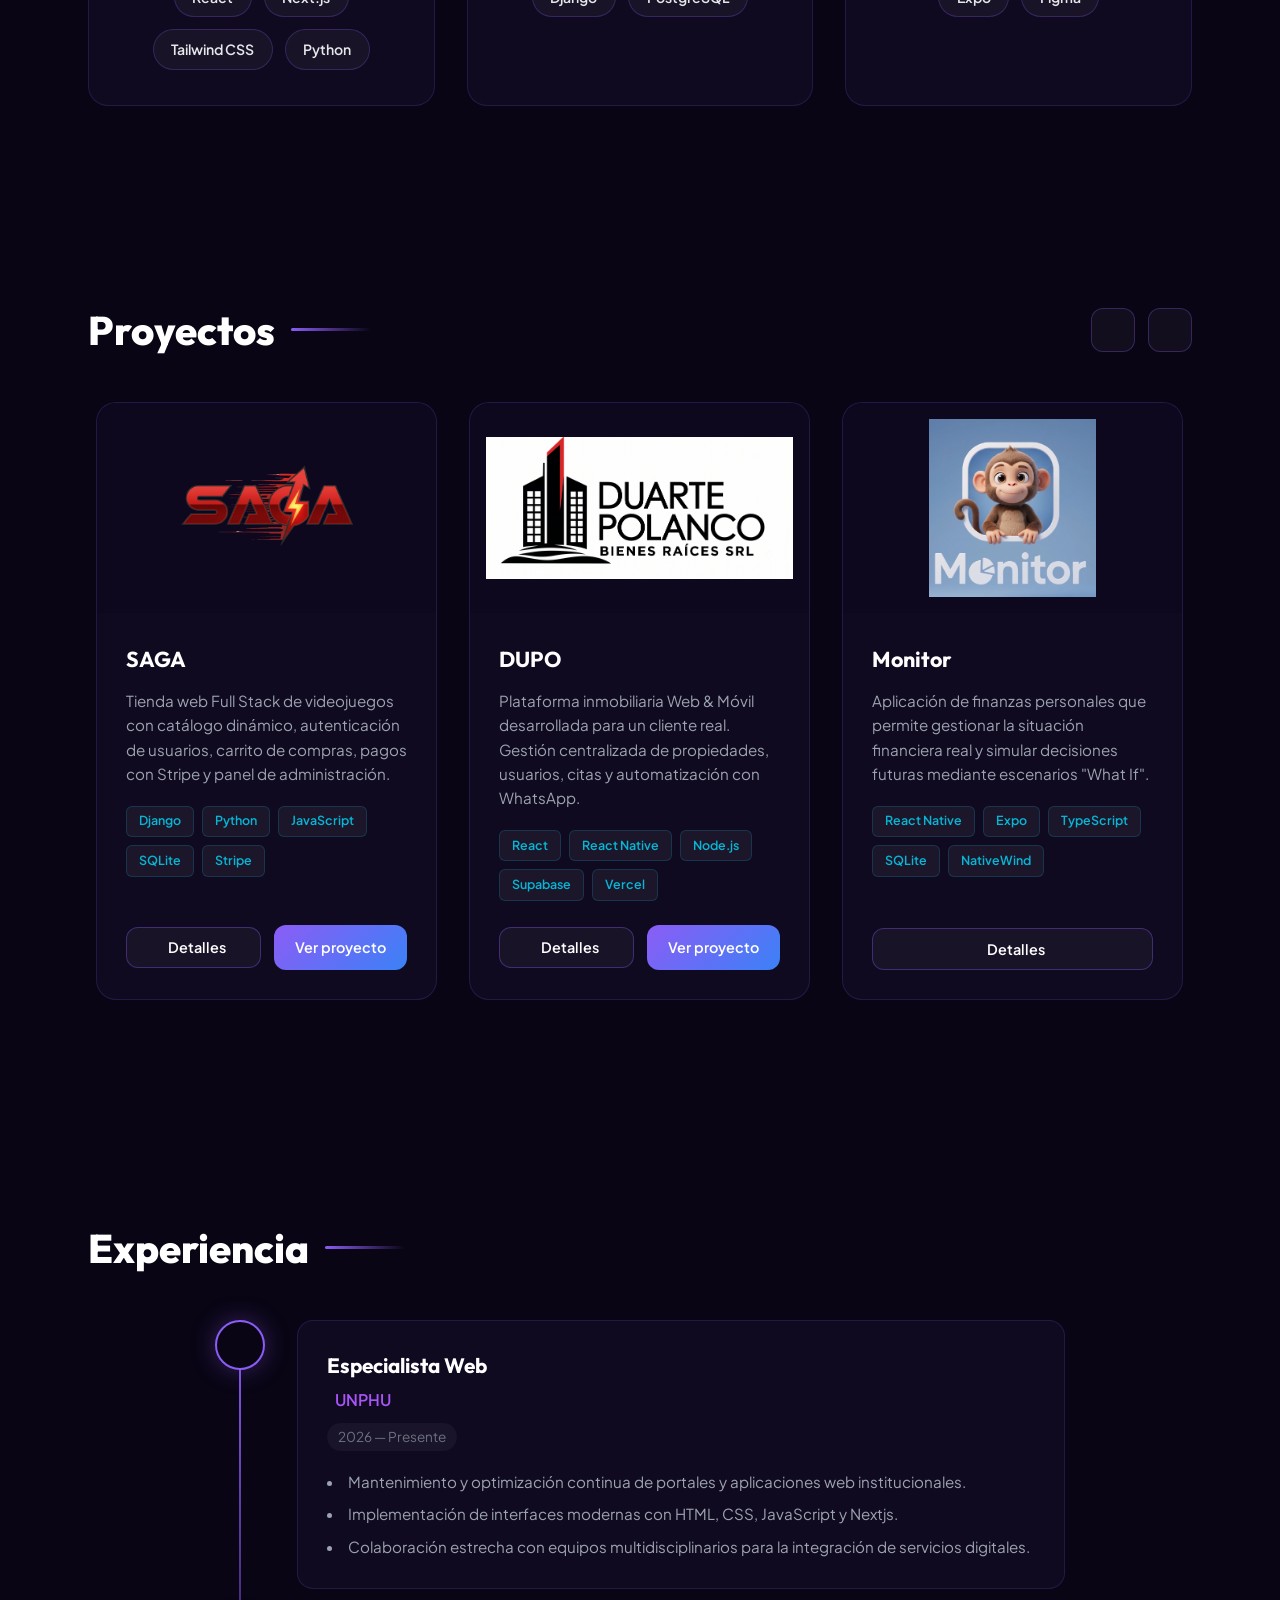
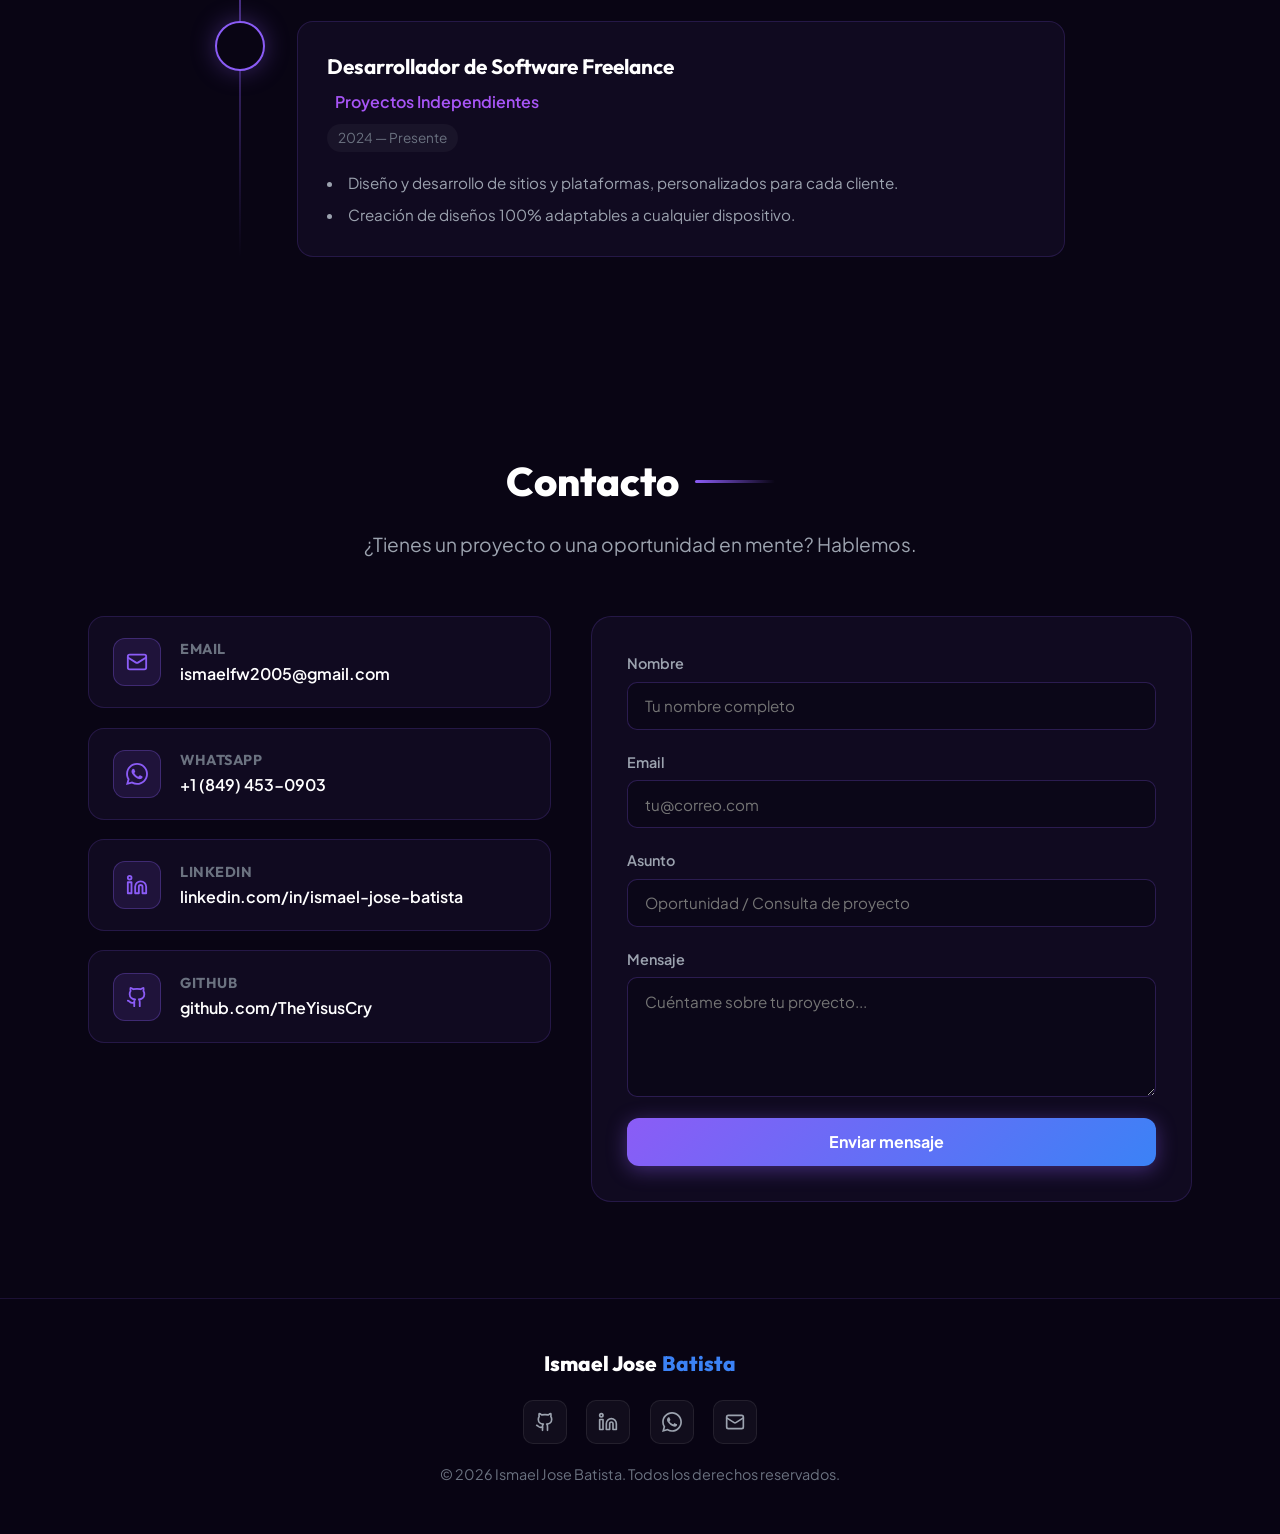
==== commit a3f5d8b5: "Pequeños cambios" ====
--- a/index.html
+++ b/index.html
@@ -388,7 +388,7 @@
                 <span class="project-tag">Stripe</span>
               </div>
               <div class="project-footer-btns">
-                <button class="btn-project-details" onclick="openSagaModal()">
+                <button class="btn-project-details" onclick="openProjectModalById('saga')">
                   <i data-lucide="info"></i> Detalles
                 </button>
                 <a href="https://yisuscry.pythonanywhere.com/" target="_blank" class="btn-project-demo">
@@ -447,9 +447,6 @@
                 <button class="btn-project-details" onclick="openProjectModalById('monitor')">
                   <i data-lucide="info"></i> Detalles
                 </button>
-                <a href="https://github.com/TheYisusCry" target="_blank" class="btn-project-demo" data-config-link="github">
-                  Ver proyecto
-                </a>
               </div>
             </div>
           </div>
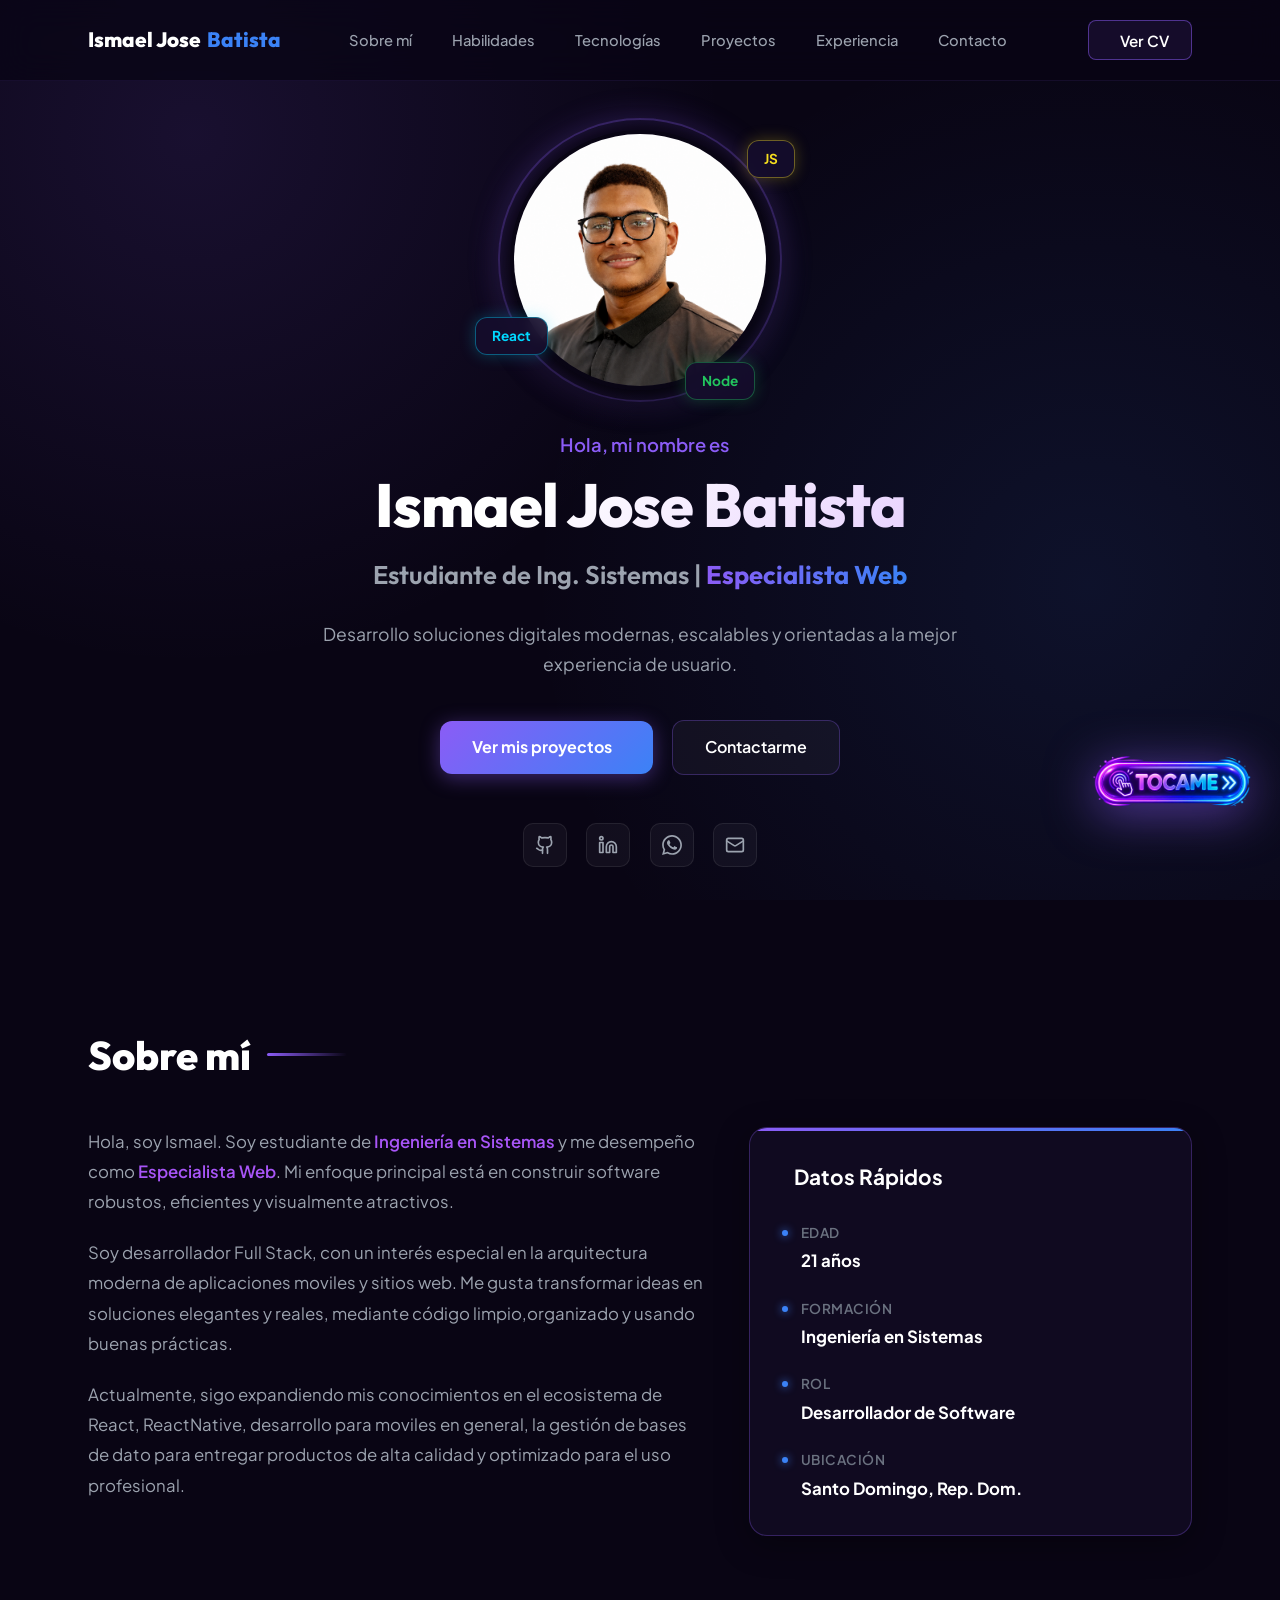
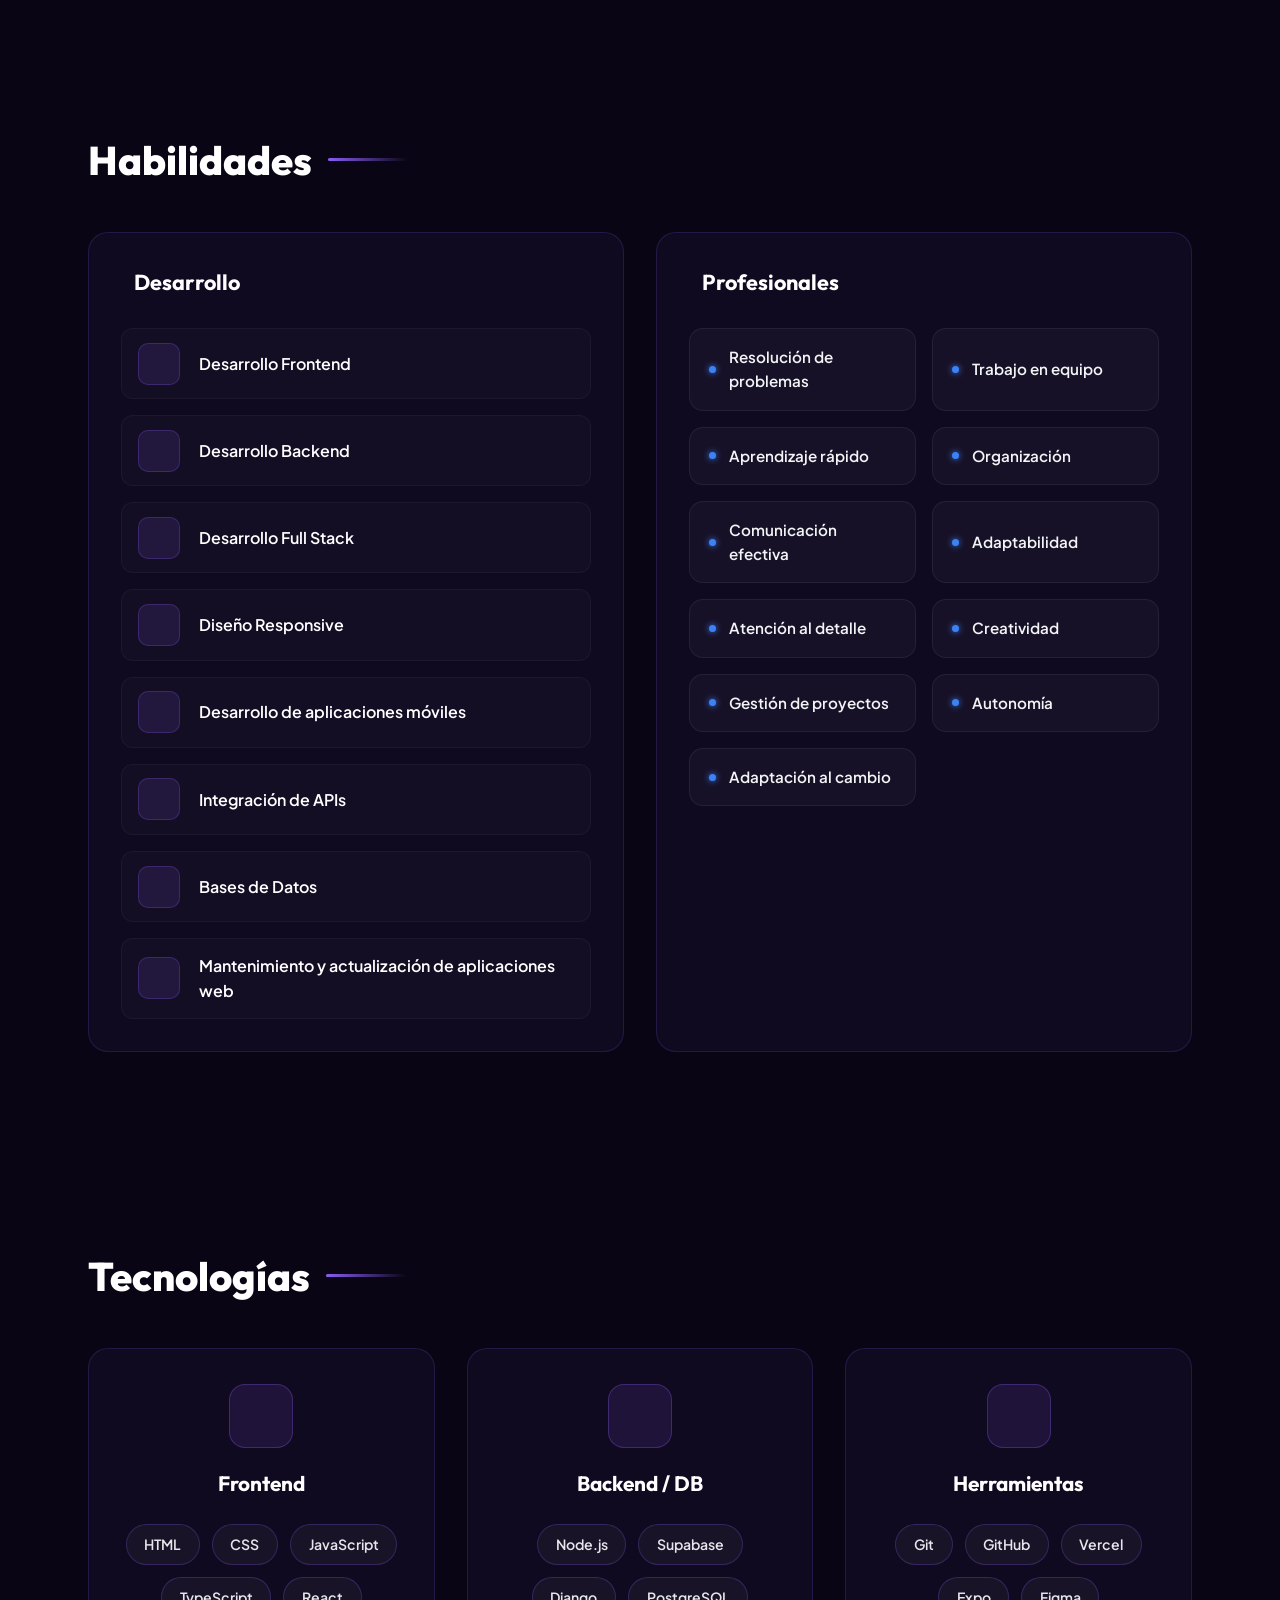
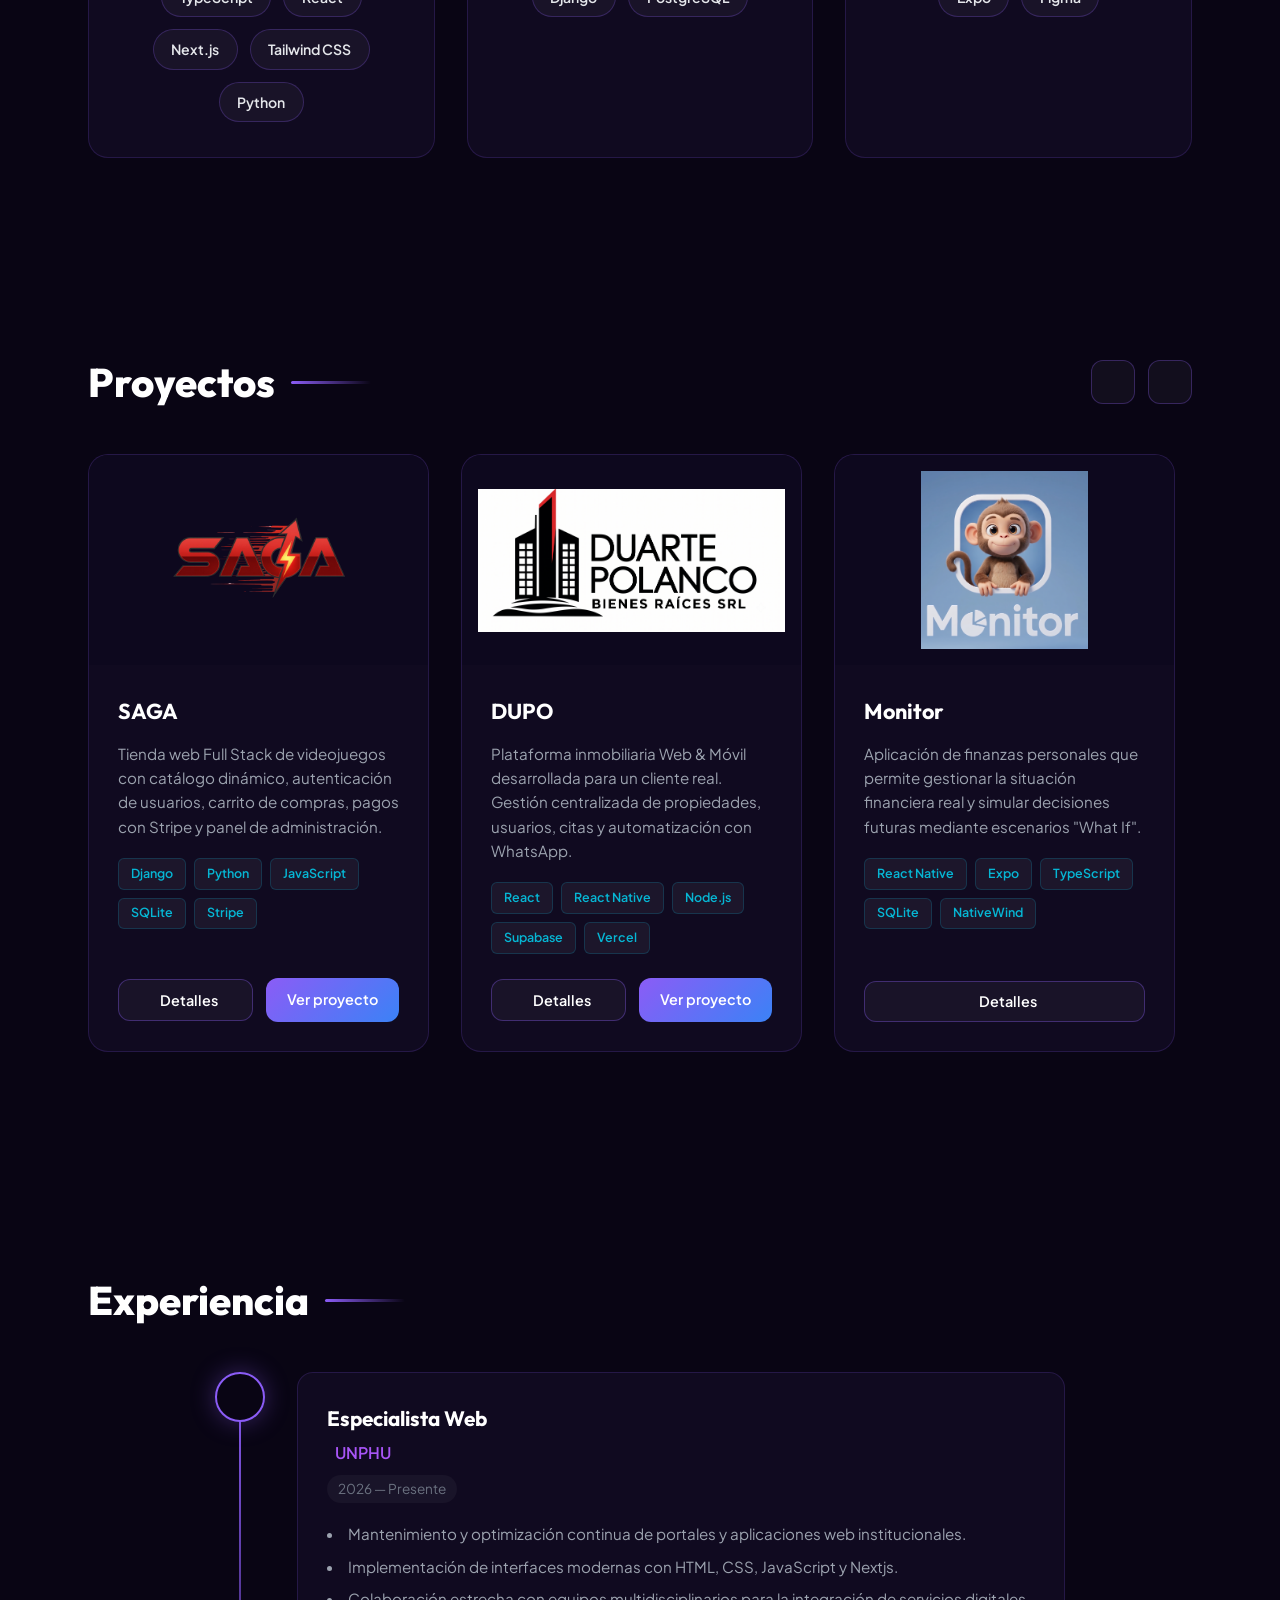
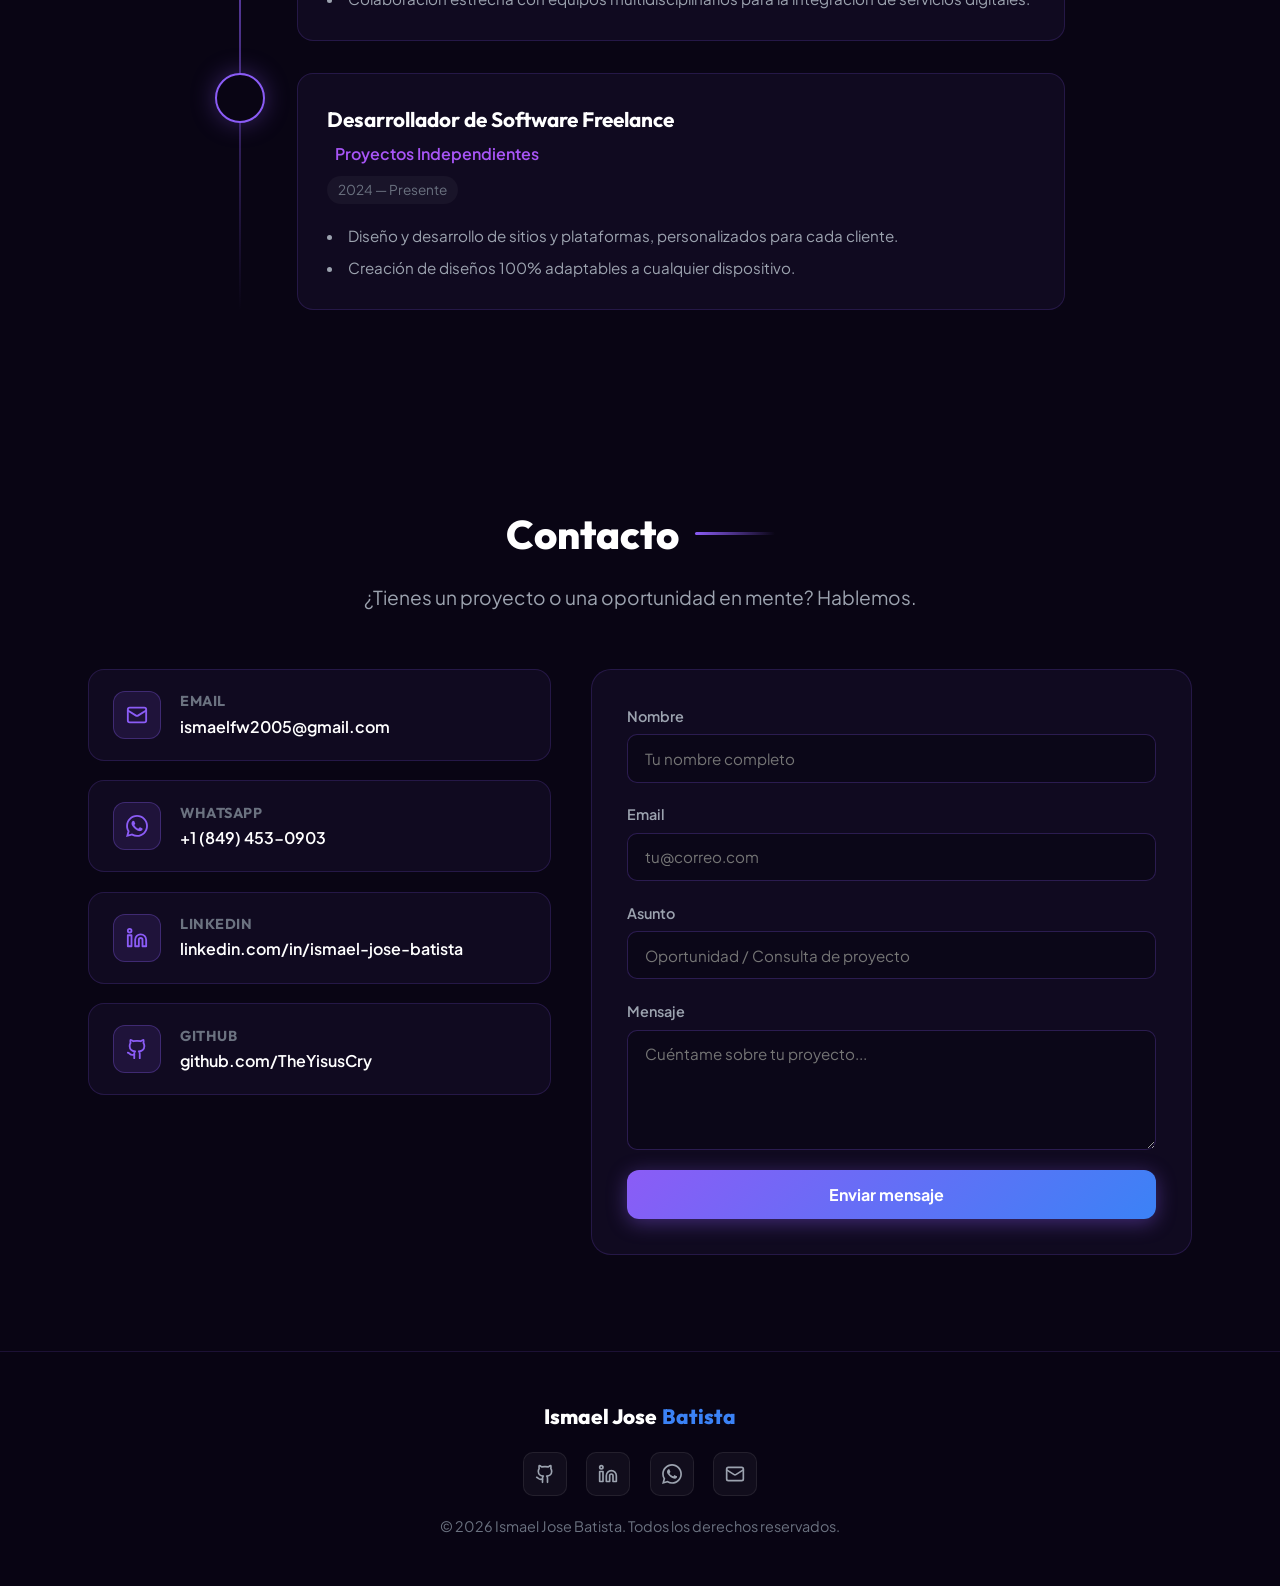
==== commit 26e67795: "Add watchwheel preview image to ProyectosRecursos" ====
--- a/index.html
+++ b/index.html
@@ -112,7 +112,7 @@
         <!-- Bio Narrative -->
         <div class="about-text">
           <p>
-            Hola, soy Ismael. Actualmente soy estudiante de <span class="purple-highlight">Ingeniería en Sistemas</span> y me desempeño como <span class="purple-highlight">Especialista Web</span>. Mi enfoque principal está en construir software robustos, eficientes y visualmente atractivos.
+            Hola, soy Ismael. Soy estudiante de <span class="purple-highlight">Ingeniería en Sistemas</span> y me desempeño como <span class="purple-highlight">Especialista Web</span>. Mi enfoque principal está en construir software robustos, eficientes y visualmente atractivos.
           </p>
           <p>
             Soy desarrollador Full Stack, con un interés especial en la arquitectura moderna de aplicaciones moviles y sitios web. Me gusta transformar ideas en soluciones elegantes y reales, mediante código limpio,organizado y usando buenas prácticas.
@@ -308,6 +308,7 @@
             <span class="tech-pill">HTML</span>
             <span class="tech-pill">CSS</span>
             <span class="tech-pill">JavaScript</span>
+            <span class="tech-pill">TypeScript</span>
             <span class="tech-pill">React</span>
             <span class="tech-pill">Next.js</span>
             <span class="tech-pill">Tailwind CSS</span>
@@ -451,6 +452,34 @@
             </div>
           </div>
 
+          <!-- Project 4: WatchWheel -->
+          <div class="project-card">
+            <div class="project-img-wrapper" style="background: rgba(13, 8, 30, 0.8); display: flex; align-items: center; justify-content: center; padding: 1.5rem;">
+              <img src="assets/images/ProyectosRecursos/watchwheel-logo.png" alt="WatchWheel — Decide qué anime ver" class="project-img" style="object-fit: contain; max-height: 110px; width: auto; max-width: 85%;">
+            </div>
+            <div class="project-body">
+              <h3 class="project-title">WatchWheel</h3>
+              <p class="project-desc">
+                Aplicación para decidir qué anime ver mediante una ruleta animada. Conecta tus pendientes de MyAnimeList o crea una selección personalizada con filtros avanzados.
+              </p>
+              <div class="project-tags">
+                <span class="project-tag">React Native</span>
+                <span class="project-tag">Expo</span>
+                <span class="project-tag">TypeScript</span>
+                <span class="project-tag">Supabase</span>
+                <span class="project-tag">APIs</span>
+              </div>
+              <div class="project-footer-btns">
+                <button class="btn-project-details" onclick="openProjectModalById('watchwheel')">
+                  <i data-lucide="info"></i> Detalles
+                </button>
+                <a href="https://watchwheel-sigma.vercel.app" target="_blank" class="btn-project-demo">
+                  Ver proyecto
+                </a>
+              </div>
+            </div>
+          </div>
+
         </div>
       </div>
     </div>
@@ -663,8 +692,8 @@
       
       <div id="modal-project-content">
         <h3 id="modal-project-title" style="font-size: 1.7rem; margin-bottom: 1.2rem; color: #ffffff;"></h3>
-        <div style="width: 100%; text-align: center; margin-bottom: 1.5rem; background: rgba(13, 8, 30, 0.7); border: 1px solid var(--border-card); border-radius: 16px; padding: 1.2rem; display: flex; align-items: center; justify-content: center;">
-          <img id="modal-project-img" src="" alt="" style="max-width: 100%; max-height: 250px; object-fit: contain; border-radius: 10px; display: block;">
+        <div style="width: 100%; text-align: center; margin-bottom: 1.5rem; background: rgba(13, 8, 30, 0.7); border: 1px solid var(--border-card); border-radius: 16px; padding: 0.8rem; display: flex; align-items: center; justify-content: center;">
+          <img id="modal-project-img" src="" alt="" style="width: 100%; max-height: 380px; object-fit: contain; border-radius: 10px; display: block;">
         </div>
         <div id="modal-project-desc" style="color: var(--text-muted); font-size: 1rem; line-height: 1.7; margin-bottom: 1.8rem;"></div>
         <div style="display: flex; justify-content: flex-end; gap: 1rem; flex-wrap: wrap;">
